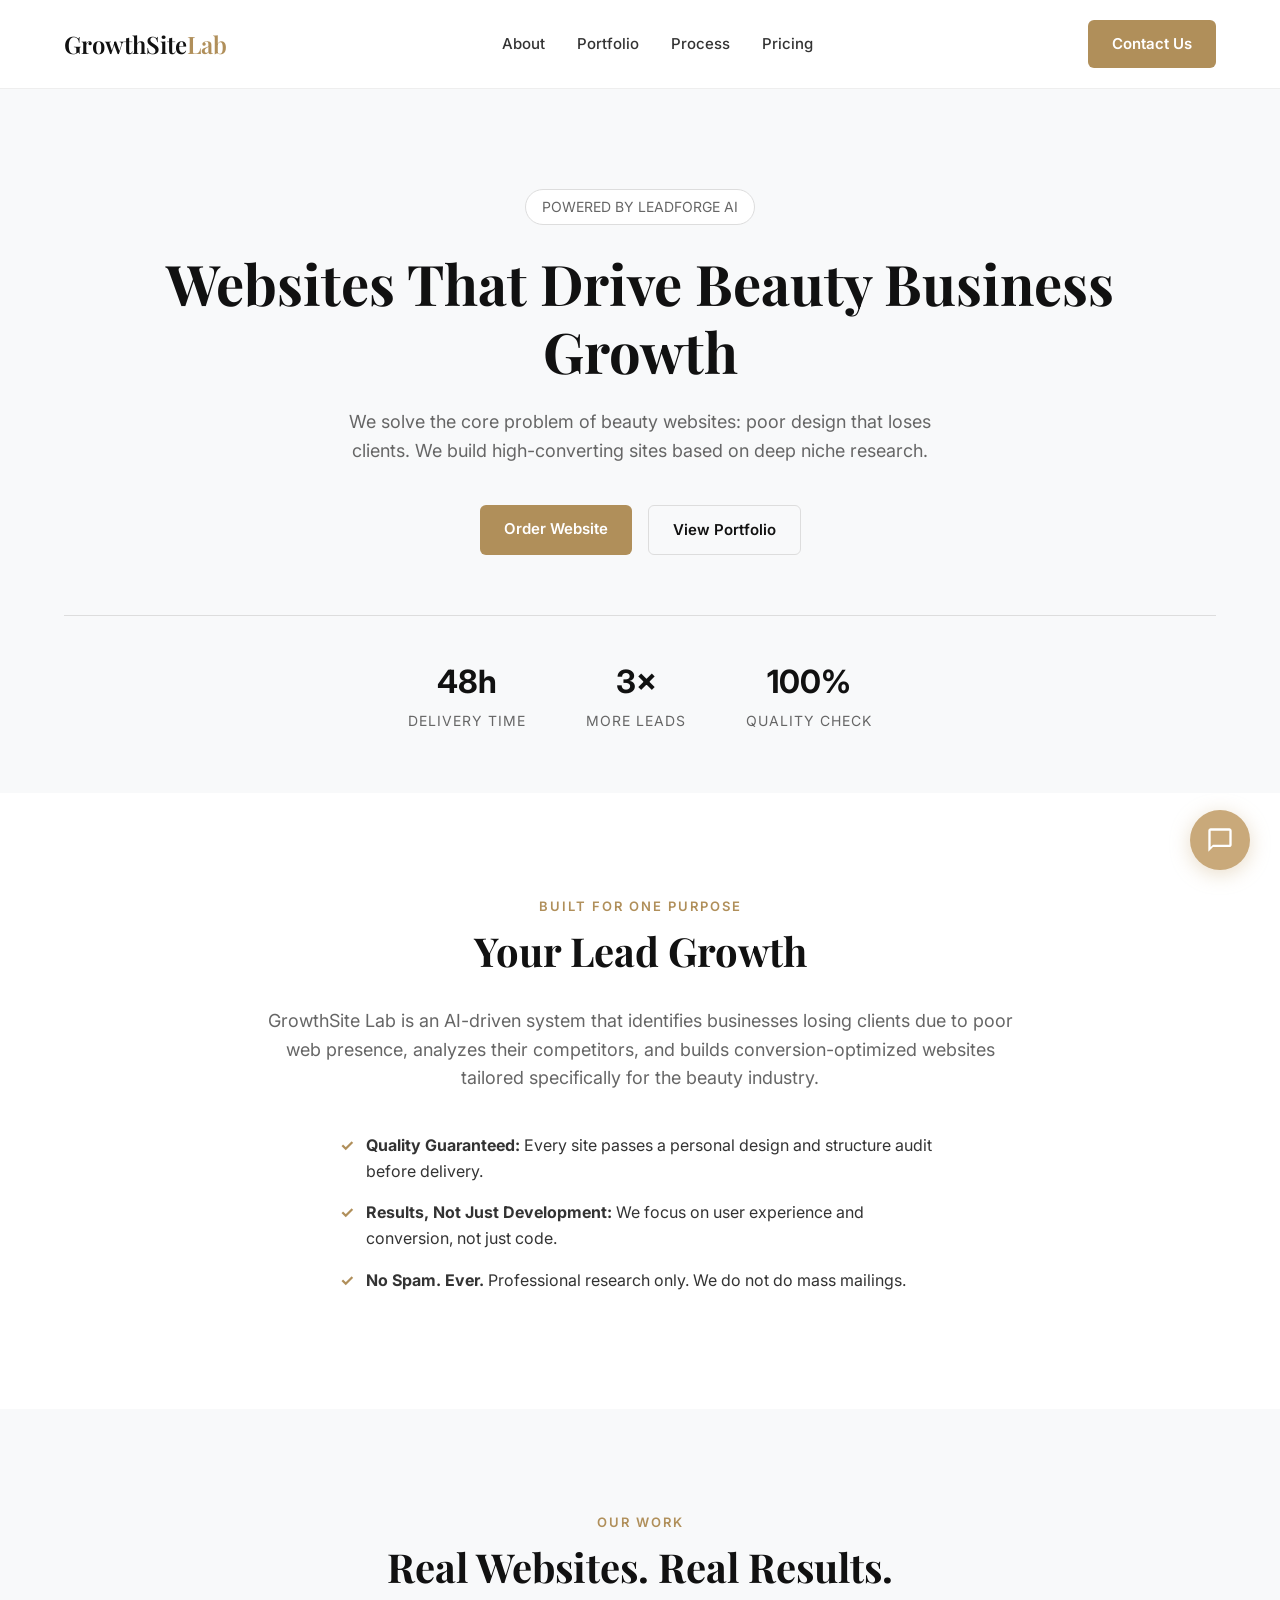
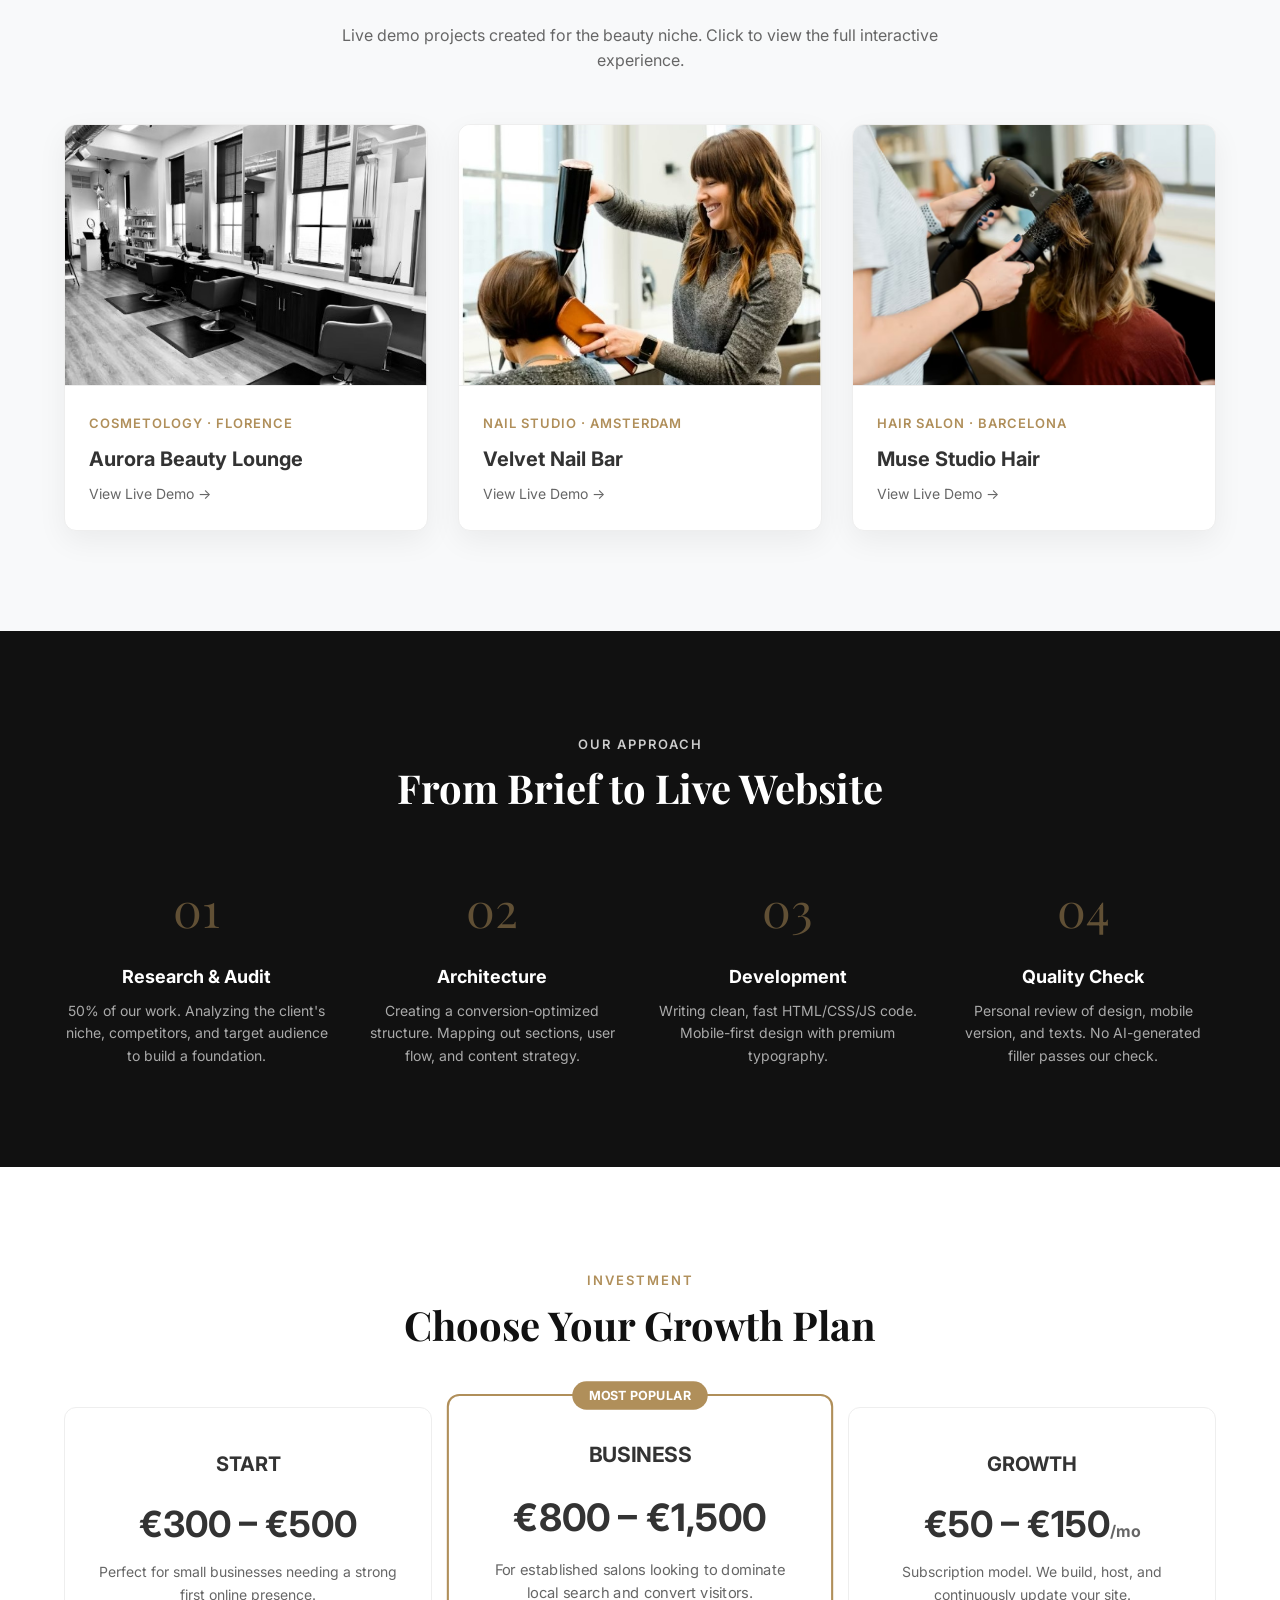
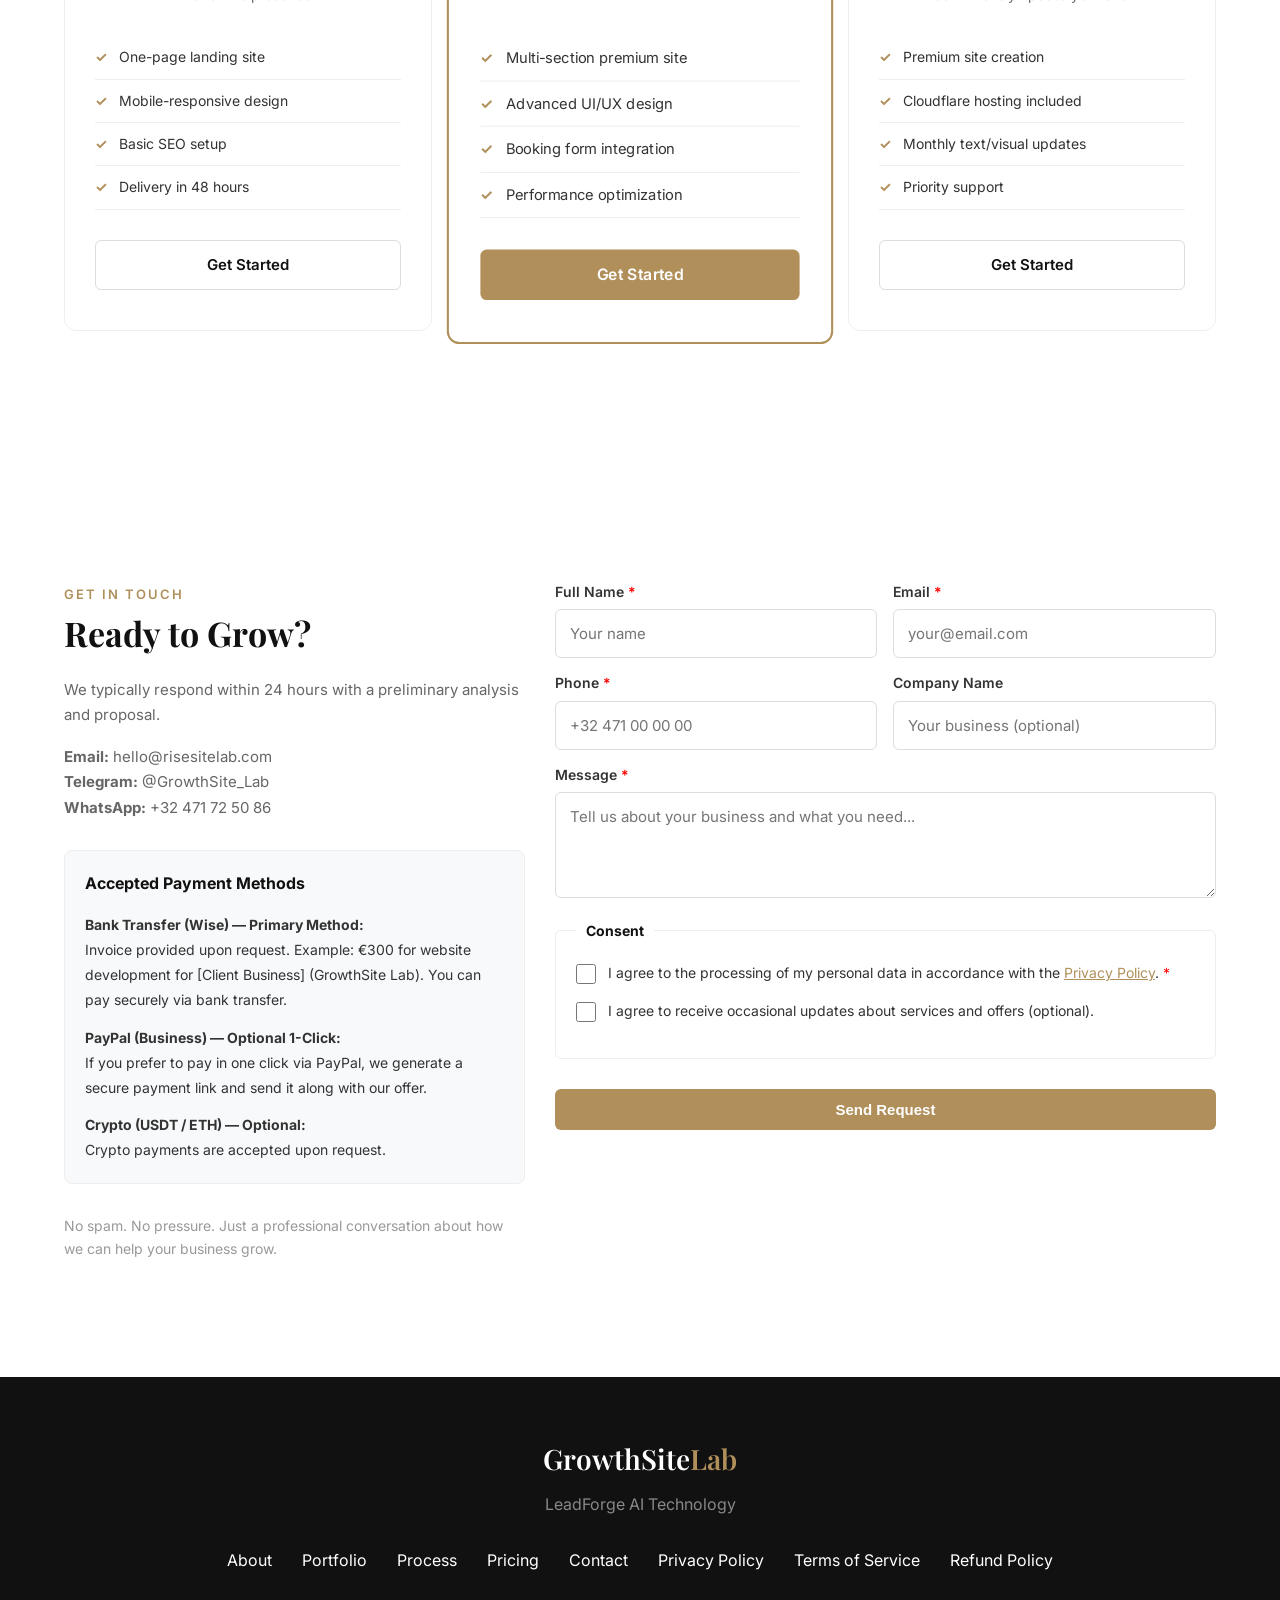
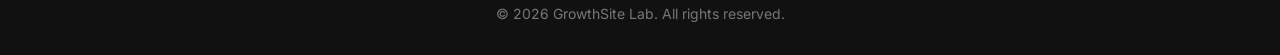
==== index.html @ 12586176 "Update Rise Chat widget to light theme and translations Updated the Rise Chat widget to a light them" ====
<!DOCTYPE html>
<html lang="en">
<head>
    <meta charset="UTF-8">
    <meta name="viewport" content="width=device-width, initial-scale=1.0">
    
    <!-- SEO Meta Tags -->
    <title>GrowthSite Lab — Websites That Drive Beauty Business Growth</title>
    <meta name="description" content="Premium website development for the beauty industry. We build high-converting landing pages for salons, nail bars, spas, and cosmetology clinics. Powered by LeadForge AI. Fast delivery, deep niche research.">
    <meta name="keywords" content="beauty website development, landing page for salon, nail bar website design, spa website builder, AI web design, beauty business growth, lead generation websites, conversion optimized landing pages, cosmetology clinic website, hair salon web design">
    <meta name="author" content="GrowthSite Lab">
    <link rel="canonical" href="https://risesitelab.com/">

    <!-- Open Graph / Facebook / LinkedIn / WhatsApp -->
    <meta property="og:type" content="website">
    <meta property="og:url" content="https://risesitelab.com/">
    <meta property="og:title" content="GrowthSite Lab — Websites That Drive Beauty Business Growth">
    <meta property="og:description" content="We build high-converting landing pages tailored for the beauty industry. See real examples of our work in our portfolio.">
    <meta property="og:image" content="https://images.unsplash.com/photo-1560066984-138dadb4c035?q=80&w=1200&auto=format&fit=crop">

    <!-- Twitter / X -->
    <meta name="twitter:card" content="summary_large_image">
    <meta name="twitter:title" content="GrowthSite Lab — Websites That Drive Beauty Business Growth">
    <meta name="twitter:description" content="We build high-converting landing pages tailored for the beauty industry. See real examples of our work in our portfolio.">
    <meta name="twitter:image" content="https://images.unsplash.com/photo-1560066984-138dadb4c035?q=80&w=1200&auto=format&fit=crop">

    <!-- Favicon -->
    <link rel="icon" href="data:image/svg+xml,<svg xmlns='http://www.w3.org/2000/svg' viewBox='0 0 32 32'><rect width='32' height='32' rx='6' fill='%23000'/><text x='50%25' y='68%25' text-anchor='middle' font-family='sans-serif' font-weight='800' font-size='13' fill='%23FFD700'>GL</text></svg>">

    <!-- Fonts & Styles -->
    <link rel="preconnect" href="https://fonts.googleapis.com">
    <link rel="preconnect" href="https://fonts.gstatic.com" crossorigin>
    <link href="https://fonts.googleapis.com/css2?family=Inter:wght@400;500;600;700&family=Playfair+Display:wght@600&display=swap" rel="stylesheet">

    <style>
        /* BASIC STYLES */
        :root { --primary: #111111; --accent: #B08F5A; --bg-light: #F8F9FA; --text-main: #333333; --text-muted: #666666; }
        * { margin: 0; padding: 0; box-sizing: border-box; }
        body { font-family: 'Inter', sans-serif; color: var(--text-main); line-height: 1.6; background: #fff; }
        .container { max-width: 1200px; margin: 0 auto; padding: 0 24px; }

        /* HEADER */
        .site-header { padding: 20px 0; border-bottom: 1px solid #eee; background: #fff; position: sticky; top: 0; z-index: 100; }
        .header__inner { display: flex; justify-content: space-between; align-items: center; }
        .logo { font-family: 'Playfair Display', serif; font-size: 24px; font-weight: 600; text-decoration: none; color: var(--primary); }
        .logo span { color: var(--accent); }
        .nav__list { list-style: none; display: flex; gap: 32px; }
        .nav__list a { text-decoration: none; color: var(--text-main); font-weight: 500; font-size: 15px; transition: color 0.3s; }
        .nav__list a:hover { color: var(--accent); }
        .btn { display: inline-block; padding: 12px 24px; border-radius: 6px; text-decoration: none; font-weight: 600; font-size: 15px; transition: all 0.3s; border: none; cursor: pointer; }
        .btn--primary { background: var(--accent); color: #fff; }
        .btn--primary:hover { background: #9a7d4e; }
        .btn--outline { border: 1px solid #ddd; color: var(--primary); background: transparent; }
        .btn--outline:hover { border-color: var(--primary); }
        .burger { display: none; background: none; border: none; font-size: 24px; cursor: pointer; line-height: 1; }

        /* HERO */
        .hero { padding: 100px 0 60px; text-align: center; background: var(--bg-light); }
        .hero__badge { display: inline-block; padding: 6px 16px; background: #fff; border: 1px solid #ddd; border-radius: 50px; font-size: 14px; color: var(--text-muted); margin-bottom: 24px; }
        .hero h1 { font-family: 'Playfair Display', serif; font-size: 56px; line-height: 1.2; margin-bottom: 24px; color: var(--primary); }
        .hero p { font-size: 18px; color: var(--text-muted); max-width: 600px; margin: 0 auto 40px; }
        .hero__ctas { display: flex; gap: 16px; justify-content: center; flex-wrap: wrap; }
        .hero__stats { display: flex; justify-content: center; gap: 60px; margin-top: 60px; padding-top: 40px; border-top: 1px solid #ddd; }
        .hero__stat-value { display: block; font-size: 32px; font-weight: 700; color: var(--primary); }
        .hero__stat-label { font-size: 14px; color: var(--text-muted); text-transform: uppercase; letter-spacing: 1px; }

        /* SECTION COMMONS */
        .section { padding: 100px 0; }
        .section-label { text-transform: uppercase; font-size: 13px; letter-spacing: 2px; color: var(--accent); font-weight: 600; margin-bottom: 12px; }
        .section-title { font-family: 'Playfair Display', serif; font-size: 40px; margin-bottom: 24px; color: var(--primary); }

        /* PORTFOLIO */
        .portfolio-grid { display: grid; grid-template-columns: repeat(3, 1fr); gap: 30px; margin-top: 50px; }
        .portfolio-card { display: block; background: #fff; border-radius: 12px; overflow: hidden; box-shadow: 0 10px 30px rgba(0,0,0,0.06); text-decoration: none; color: var(--text-main); transition: transform 0.4s, box-shadow 0.4s; border: 1px solid #eee; }
        .portfolio-card:hover { transform: translateY(-10px); box-shadow: 0 20px 40px rgba(0,0,0,0.12); }
        .portfolio-card__img { width: 100%; height: 260px; object-fit: cover; display: block; }
        .portfolio-card__content { padding: 24px; border-top: 1px solid #eee; }
        .portfolio-card__tag { font-size: 13px; color: var(--accent); font-weight: 600; text-transform: uppercase; letter-spacing: 1px; }
        .portfolio-card__name { font-size: 20px; font-weight: 700; margin: 8px 0; }
        .portfolio-card__link { font-size: 14px; color: var(--text-muted); display: flex; align-items: center; gap: 6px; }
        .portfolio-card:hover .portfolio-card__link { color: var(--accent); }

        /* PROCESS */
        .process { background: var(--primary); color: #fff; }
        .process .section-title { color: #fff; }
        .process .section-label { color: #ccc; }
        .process-grid { display: grid; grid-template-columns: repeat(4, 1fr); gap: 30px; margin-top: 50px; }
        .process-step h3 { font-size: 18px; margin: 16px 0 8px; }
        .process-step p { font-size: 14px; color: #aaa; line-height: 1.6; }
        .process-num { font-family: 'Playfair Display', serif; font-size: 48px; color: var(--accent); opacity: 0.5; }

        /* PRICING */
        .pricing-grid { display: grid; grid-template-columns: repeat(3, 1fr); gap: 24px; margin-top: 50px; align-items: start; }
        .pricing-card { background: #fff; border: 1px solid #eee; border-radius: 12px; padding: 40px 30px; text-align: center; }
        .pricing-card.featured { border: 2px solid var(--accent); position: relative; transform: scale(1.05); }
        .pricing-card.featured::before { content: 'MOST POPULAR'; position: absolute; top: -14px; left: 50%; transform: translateX(-50%); background: var(--accent); color: #fff; padding: 4px 16px; border-radius: 50px; font-size: 12px; font-weight: 700; }
        .pricing-name { font-size: 20px; font-weight: 700; margin-bottom: 16px; }
        .pricing-price { font-size: 36px; font-weight: 700; margin-bottom: 8px; }
        .pricing-desc { font-size: 14px; color: var(--text-muted); margin-bottom: 30px; }
        .pricing-features { list-style: none; text-align: left; margin-bottom: 30px; }
        .pricing-features li { padding: 10px 0; border-bottom: 1px solid #eee; font-size: 14px; display: flex; align-items: center; }
        .pricing-features li::before { content: '✓'; color: var(--accent); font-weight: 700; margin-right: 12px; }

        /* CONTACT & FORM */
        .contact-grid { display: grid; grid-template-columns: minmax(300px, 40%) 1fr; gap: 30px; margin-top: 50px; align-items: start; }
        .contact-info p { color: var(--text-muted); margin-bottom: 16px; line-height: 1.7; font-size: 15px; }
        .contact-info .section-title { margin-bottom: 16px; font-size: 34px; }
        .form-row { display: grid; grid-template-columns: 1fr 1fr; gap: 16px; }
        .form-field { margin-bottom: 14px; }
        .form-field label { display: block; font-size: 14px; font-weight: 600; margin-bottom: 6px; color: var(--text-main); }
        .form-field input, .form-field textarea { width: 100%; padding: 14px; border: 1px solid #ddd; border-radius: 6px; font-size: 15px; font-family: 'Inter', sans-serif; transition: border-color 0.3s; }
        .form-field input:focus, .form-field textarea:focus { outline: none; border-color: var(--accent); box-shadow: 0 0 0 3px rgba(176, 143, 90, 0.15); }

        /* EU Consent */
        fieldset.form-consent { border: 1px solid #eee; padding: 20px; border-radius: 6px; margin-bottom: 20px; }
        legend { font-weight: 700; font-size: 14px; padding: 0 10px; color: var(--primary); }
        .consent-row { display: flex; align-items: flex-start; gap: 12px; margin-bottom: 16px; }
        .consent-row input[type="checkbox"] { width: 20px; height: 20px; margin-top: 2px; cursor: pointer; accent-color: var(--accent); flex-shrink: 0; }
        .consent-row label { font-size: 14px; color: var(--text-main); line-height: 1.5; cursor: pointer; }
        .consent-row label a { color: var(--accent); text-decoration: underline; }

        .form-error { color: #d32f2f; font-size: 13px; display: none; margin-top: 4px; }
        .form-error.visible { display: block; }
        .form-field input.invalid, .form-field textarea.invalid { border-color: #d32f2f; }
        .form-feedback { margin-top: 15px; padding: 15px; border-radius: 6px; font-size: 14px; display: none; }
        .form-feedback.visible { display: block; }
        .form-feedback--success { background: #e8f5e9; color: #2e7d32; }
        .form-feedback--error { background: #ffebee; color: #c62828; }

        /* MOBILE NAV */
        .nav__list.open { display: flex; flex-direction: column; position: absolute; top: 100%; left: 0; right: 0; background: #fff; padding: 24px; gap: 20px; border-bottom: 1px solid #eee; box-shadow: 0 10px 30px rgba(0,0,0,0.08); }

        /* FOOTER */
        .footer { background: #111; color: #fff; padding: 60px 0 30px; text-align: center; }
        .footer a { color: #fff; text-decoration: none; transition: color 0.3s; }
        .footer a:hover { color: var(--accent); }
        .footer__nav { list-style: none; display: flex; justify-content: center; gap: 30px; margin: 30px 0; flex-wrap: wrap; }
        .footer__copy { font-size: 14px; color: #777; }

        /* RESPONSIVE */
        @media (max-width: 992px) {
            .portfolio-grid, .process-grid, .pricing-grid { grid-template-columns: 1fr; }
            .pricing-card.featured { transform: none; }
            .contact-grid { grid-template-columns: 1fr; }
            .form-row { grid-template-columns: 1fr; }
            .nav__list { display: none; }
            .burger { display: block; }
            .hero h1 { font-size: 36px; }
            .hero__stats { gap: 30px; flex-wrap: wrap; }
            .section-title { font-size: 32px; }
        }
        @media (max-width: 480px) {
            .hero h1 { font-size: 28px; }
            .hero__ctas { flex-direction: column; align-items: center; }
        }
    </style>
</head>
<body>

    <!-- ===== HEADER ===== -->
    <header class="site-header">
        <div class="container header__inner">
            <a href="#" class="logo">GrowthSite<span>Lab</span></a>
            <nav aria-label="Primary navigation">
                <ul class="nav__list" id="navList">
                    <li><a href="#about">About</a></li>
                    <li><a href="#portfolio">Portfolio</a></li>
                    <li><a href="#process">Process</a></li>
                    <li><a href="#pricing">Pricing</a></li>
                </ul>
            </nav>
            <a href="#contact" class="btn btn--primary header-cta">Contact Us</a>
            <button class="burger" id="burgerBtn" aria-label="Toggle menu" aria-expanded="false">☰</button>
        </div>
    </header>

    <main>
        <!-- ===== HERO ===== -->
        <section class="hero">
            <div class="container">
                <span class="hero__badge">POWERED BY LEADFORGE AI</span>
                <h1>Websites That Drive Beauty Business Growth</h1>
                <p>We solve the core problem of beauty websites: poor design that loses clients. We build high-converting sites based on deep niche research.</p>
                <div class="hero__ctas">
                    <a href="#contact" class="btn btn--primary">Order Website</a>
                    <a href="#portfolio" class="btn btn--outline">View Portfolio</a>
                </div>
                <div class="hero__stats">
                    <div class="hero__stat">
                        <span class="hero__stat-value">48h</span>
                        <span class="hero__stat-label">Delivery Time</span>
                    </div>
                    <div class="hero__stat">
                        <span class="hero__stat-value">3×</span>
                        <span class="hero__stat-label">More Leads</span>
                    </div>
                    <div class="hero__stat">
                        <span class="hero__stat-value">100%</span>
                        <span class="hero__stat-label">Quality Check</span>
                    </div>
                </div>
            </div>
        </section>

        <!-- ===== ABOUT ===== -->
        <section id="about" class="section">
            <div class="container" style="max-width: 800px; text-align: center;">
                <span class="section-label">Built for One Purpose</span>
                <h2 class="section-title">Your Lead Growth</h2>
                <p style="font-size: 18px; color: var(--text-muted); margin-bottom: 40px;">
                    GrowthSite Lab is an AI-driven system that identifies businesses losing clients due to poor web presence, analyzes their competitors, and builds conversion-optimized websites tailored specifically for the beauty industry.
                </p>
                <ul style="list-style: none; text-align: left; max-width: 600px; margin: 0 auto;">
                    <li style="margin-bottom: 16px; display: flex; align-items: start; gap: 12px;">
                        <span style="color: var(--accent); font-weight: bold;">✓</span>
                        <span><strong>Quality Guaranteed:</strong> Every site passes a personal design and structure audit before delivery.</span>
                    </li>
                    <li style="margin-bottom: 16px; display: flex; align-items: start; gap: 12px;">
                        <span style="color: var(--accent); font-weight: bold;">✓</span>
                        <span><strong>Results, Not Just Development:</strong> We focus on user experience and conversion, not just code.</span>
                    </li>
                    <li style="margin-bottom: 16px; display: flex; align-items: start; gap: 12px;">
                        <span style="color: var(--accent); font-weight: bold;">✓</span>
                        <span><strong>No Spam. Ever.</strong> Professional research only. We do not do mass mailings.</span>
                    </li>
                </ul>
            </div>
        </section>

        <!-- ===== PORTFOLIO ===== -->
        <section id="portfolio" class="section" style="background: var(--bg-light);">
            <div class="container">
                <div style="text-align: center;">
                    <span class="section-label">Our Work</span>
                    <h2 class="section-title">Real Websites. Real Results.</h2>
                    <p style="color: var(--text-muted); max-width: 600px; margin: 0 auto;">Live demo projects created for the beauty niche. Click to view the full interactive experience.</p>
                </div>
                <div class="portfolio-grid">
                    <a href="https://aurora-beauty-lounge.risesitelab.com/" target="_blank" rel="noopener noreferrer" class="portfolio-card">
                        <img src="images/1_Aurora.jpg" alt="Aurora Beauty Lounge Website Preview" class="portfolio-card__img" loading="lazy">
                        <div class="portfolio-card__content">
                            <span class="portfolio-card__tag">Cosmetology · Florence</span>
                            <h3 class="portfolio-card__name">Aurora Beauty Lounge</h3>
                            <span class="portfolio-card__link">View Live Demo →</span>
                        </div>
                    </a>
                    <a href="https://velvet-nail-bar.risesitelab.com/" target="_blank" rel="noopener noreferrer" class="portfolio-card">
                        <img src="images/2_Velvet.jpg" alt="Velvet Nail Bar Website Preview" class="portfolio-card__img" loading="lazy">
                        <div class="portfolio-card__content">
                            <span class="portfolio-card__tag">Nail Studio · Amsterdam</span>
                            <h3 class="portfolio-card__name">Velvet Nail Bar</h3>
                            <span class="portfolio-card__link">View Live Demo →</span>
                        </div>
                    </a>
                    <a href="https://muse-studio-hair.risesitelab.com/" target="_blank" rel="noopener noreferrer" class="portfolio-card">
                        <img src="images/3_Muse.jpg" alt="Muse Studio Hair Website Preview" class="portfolio-card__img" loading="lazy">
                        <div class="portfolio-card__content">
                            <span class="portfolio-card__tag">Hair Salon · Barcelona</span>
                            <h3 class="portfolio-card__name">Muse Studio Hair</h3>
                            <span class="portfolio-card__link">View Live Demo →</span>
                        </div>
                    </a>
                </div>
            </div>
        </section>

        <!-- ===== PROCESS ===== -->
        <section id="process" class="section process">
            <div class="container">
                <div style="text-align: center;">
                    <span class="section-label">Our Approach</span>
                    <h2 class="section-title">From Brief to Live Website</h2>
                </div>
                <div class="process-grid">
                    <div class="process-step" style="text-align: center;">
                        <span class="process-num">01</span>
                        <h3>Research & Audit</h3>
                        <p>50% of our work. Analyzing the client's niche, competitors, and target audience to build a foundation.</p>
                    </div>
                    <div class="process-step" style="text-align: center;">
                        <span class="process-num">02</span>
                        <h3>Architecture</h3>
                        <p>Creating a conversion-optimized structure. Mapping out sections, user flow, and content strategy.</p>
                    </div>
                    <div class="process-step" style="text-align: center;">
                        <span class="process-num">03</span>
                        <h3>Development</h3>
                        <p>Writing clean, fast HTML/CSS/JS code. Mobile-first design with premium typography.</p>
                    </div>
                    <div class="process-step" style="text-align: center;">
                        <span class="process-num">04</span>
                        <h3>Quality Check</h3>
                        <p>Personal review of design, mobile version, and texts. No AI-generated filler passes our check.</p>
                    </div>
                </div>
            </div>
        </section>

        <!-- ===== PRICING ===== -->
        <section id="pricing" class="section">
            <div class="container">
                <div style="text-align: center;">
                    <span class="section-label">Investment</span>
                    <h2 class="section-title">Choose Your Growth Plan</h2>
                </div>
                <div class="pricing-grid">
                    <article class="pricing-card">
                        <h3 class="pricing-name">START</h3>
                        <div class="pricing-price">€300 – €500</div>
                        <p class="pricing-desc">Perfect for small businesses needing a strong first online presence.</p>
                        <ul class="pricing-features">
                            <li>One-page landing site</li>
                            <li>Mobile-responsive design</li>
                            <li>Basic SEO setup</li>
                            <li>Delivery in 48 hours</li>
                        </ul>
                        <a href="#contact" class="btn btn--outline" style="width: 100%; text-align: center;">Get Started</a>
                    </article>
                    <article class="pricing-card featured">
                        <h3 class="pricing-name">BUSINESS</h3>
                        <div class="pricing-price">€800 – €1,500</div>
                        <p class="pricing-desc">For established salons looking to dominate local search and convert visitors.</p>
                        <ul class="pricing-features">
                            <li>Multi-section premium site</li>
                            <li>Advanced UI/UX design</li>
                            <li>Booking form integration</li>
                            <li>Performance optimization</li>
                        </ul>
                        <a href="#contact" class="btn btn--primary" style="width: 100%; text-align: center;">Get Started</a>
                    </article>
                    <article class="pricing-card">
                        <h3 class="pricing-name">GROWTH</h3>
                        <div class="pricing-price">€50 – €150<span style="font-size:16px; color:var(--text-muted);">/mo</span></div>
                        <p class="pricing-desc">Subscription model. We build, host, and continuously update your site.</p>
                        <ul class="pricing-features">
                            <li>Premium site creation</li>
                            <li>Cloudflare hosting included</li>
                            <li>Monthly text/visual updates</li>
                            <li>Priority support</li>
                        </ul>
                        <a href="#contact" class="btn btn--outline" style="width: 100%; text-align: center;">Get Started</a>
                    </article>
                </div>
            </div>
        </section>

        <!-- ===== CONTACT ===== -->
        <section id="contact" class="section">
            <div class="container">
                <div class="contact-grid">
                    <div class="contact-info">
                        <span class="section-label">Get In Touch</span>
                        <h2 class="section-title">Ready to Grow?</h2>
                        <p>We typically respond within 24 hours with a preliminary analysis and proposal.</p>

                        <p><strong>Email:</strong> hello@risesitelab.com<br>
                        <strong>Telegram:</strong> @GrowthSite_Lab<br>
                        <strong>WhatsApp:</strong> +32 471 72 50 86</p>

                        <div style="margin-top: 30px; padding: 20px; background: var(--bg-light); border-radius: 8px; border: 1px solid #eee;">
                            <h3 style="font-size: 16px; margin-bottom: 15px; color: var(--primary);">Accepted Payment Methods</h3>
                            <ul style="list-style: none; font-size: 14px; color: var(--text-main); line-height: 1.8;">
                                <li style="margin-bottom: 12px;">
                                    <strong>Bank Transfer (Wise) — Primary Method:</strong><br>
                                    Invoice provided upon request.
                                    Example: €300 for website development for [Client Business] (GrowthSite Lab).
                                    You can pay securely via bank transfer.
                                </li>
                                <li style="margin-bottom: 12px;">
                                    <strong>PayPal (Business) — Optional 1-Click:</strong><br>
                                    If you prefer to pay in one click via PayPal, we generate a secure payment link and send it along with our offer.
                                </li>
                                <li>
                                    <strong>Crypto (USDT / ETH) — Optional:</strong><br>
                                    Crypto payments are accepted upon request.
                                </li>
                            </ul>
                        </div>

                        <p style="font-size: 14px; color: #999; margin-top: 30px;">No spam. No pressure. Just a professional conversation about how we can help your business grow.</p>
                    </div>

                    <div>
                        <form id="contactForm" novalidate>
                            <div class="form-row">
                                <div class="form-field">
                                    <label for="name">Full Name <span style="color:red;">*</span></label>
                                    <input type="text" id="name" name="name" placeholder="Your name" required autocomplete="name">
                                    <span class="form-error" id="nameError">Please enter your name.</span>
                                </div>
                                <div class="form-field">
                                    <label for="email">Email <span style="color:red;">*</span></label>
                                    <input type="email" id="email" name="email" placeholder="your@email.com" required autocomplete="email">
                                    <span class="form-error" id="emailError">Please enter a valid email.</span>
                                </div>
                            </div>
                            <div class="form-row">
                                <div class="form-field">
                                    <label for="phone">Phone <span style="color:red;">*</span></label>
                                    <input type="tel" id="phone" name="phone" placeholder="+32 471 00 00 00" required autocomplete="tel">
                                    <span class="form-error" id="phoneError">Please enter your phone number.</span>
                                </div>
                                <div class="form-field">
                                    <label for="company">Company Name</label>
                                    <input type="text" id="company" name="company" placeholder="Your business (optional)" autocomplete="organization">
                                </div>
                            </div>
                            <div class="form-field">
                                <label for="message">Message <span style="color:red;">*</span></label>
                                <textarea id="message" name="message" placeholder="Tell us about your business and what you need..." rows="4" required></textarea>
                                <span class="form-error" id="messageError">Please enter a message.</span>
                            </div>

                            <!-- EU GDPR Consent -->
                            <fieldset class="form-consent">
                                <legend>Consent</legend>
                                <div class="consent-row">
                                    <input type="checkbox" id="consentPrivacy" name="consentPrivacy" required>
                                    <label for="consentPrivacy">I agree to the processing of my personal data in accordance with the <a href="privacy.html" target="_blank">Privacy Policy</a>. <span style="color:red;">*</span></label>
                                </div>
                                <div class="consent-row">
                                    <input type="checkbox" id="consentMarketing" name="consentMarketing">
                                    <label for="consentMarketing">I agree to receive occasional updates about services and offers (optional).</label>
                                </div>
                                <span class="form-error" id="consentError">You must accept the Privacy Policy to proceed.</span>
                            </fieldset>

                            <!-- Honeypot anti-spam (hidden from users) -->
                            <input type="checkbox" name="botcheck" style="display:none">

                            <button type="submit" class="btn btn--primary" style="width: 100%; margin-top: 10px;">
                                Send Request
                            </button>

                            <div class="form-feedback form-feedback--success" id="formSuccess">
                                Thank you! We will contact you within 24 hours.
                            </div>
                            <div class="form-feedback form-feedback--error" id="formErrorGlobal">
                                Something went wrong. Please try again or contact us directly via email or Telegram.
                            </div>
                        </form>
                    </div>
                </div>
            </div>
        </section>
    </main>

    <!-- ===== FOOTER ===== -->
    <footer class="footer">
        <div class="container">
            <a href="#" class="logo" style="font-size: 28px; display: inline-block; margin-bottom: 10px;">GrowthSite<span>Lab</span></a>
            <p style="color: #888; margin-bottom: 30px;">LeadForge AI Technology</p>
            <ul class="footer__nav">
                <li><a href="#about">About</a></li>
                <li><a href="#portfolio">Portfolio</a></li>
                <li><a href="#process">Process</a></li>
                <li><a href="#pricing">Pricing</a></li>
                <li><a href="#contact">Contact</a></li>
                <li><a href="privacy.html" target="_blank">Privacy Policy</a></li>
                <li><a href="terms.html" target="_blank">Terms of Service</a></li>
                <li><a href="refund.html" target="_blank">Refund Policy</a></li>
            </ul>
            <p class="footer__copy">© 2026 GrowthSite Lab. All rights reserved.</p>
        </div>
    </footer>

    <!-- ===== JAVASCRIPT ===== -->
    <script>
        /* ---------- Mobile Menu ---------- */
        var burgerBtn = document.getElementById('burgerBtn');
        var navList = document.getElementById('navList');

        burgerBtn.addEventListener('click', function () {
            var isOpen = navList.classList.toggle('open');
            burgerBtn.setAttribute('aria-expanded', isOpen);
            burgerBtn.textContent = isOpen ? '✕' : '☰';
        });

        navList.querySelectorAll('a').forEach(function (link) {
            link.addEventListener('click', function () {
                navList.classList.remove('open');
                burgerBtn.setAttribute('aria-expanded', 'false');
                burgerBtn.textContent = '☰';
            });
        });

        document.addEventListener('click', function (e) {
            if (!burgerBtn.contains(e.target) && !navList.contains(e.target)) {
                navList.classList.remove('open');
                burgerBtn.setAttribute('aria-expanded', 'false');
                burgerBtn.textContent = '☰';
            }
        });

        /* ---------- Smooth Scroll ---------- */
        document.querySelectorAll('a[href^="#"]').forEach(function (anchor) {
            anchor.addEventListener('click', function (e) {
                var targetId = this.getAttribute('href');
                if (targetId === '#') return;
                var target = document.querySelector(targetId);
                if (target) {
                    e.preventDefault();
                    var headerH = document.querySelector('.site-header').offsetHeight;
                    var pos = target.getBoundingClientRect().top + window.pageYOffset - headerH;
                    window.scrollTo({ top: pos, behavior: 'smooth' });
                }
            });
        });

        /* ---------- Form: Validation + Web3Forms ---------- */
        var contactForm = document.getElementById('contactForm');

        function showError(fieldId, errorId) {
            var f = document.getElementById(fieldId);
            var e = document.getElementById(errorId);
            if (f) f.classList.add('invalid');
            if (e) e.classList.add('visible');
        }

        function clearError(fieldId, errorId) {
            var f = document.getElementById(fieldId);
            var e = document.getElementById(errorId);
            if (f) f.classList.remove('invalid');
            if (e) e.classList.remove('visible');
        }

        function clearAllErrors() {
            var pairs = [['name','nameError'],['email','emailError'],['phone','phoneError'],['message','messageError']];
            pairs.forEach(function (p) { clearError(p[0], p[1]); });
            document.getElementById('consentError').classList.remove('visible');
            document.getElementById('formSuccess').classList.remove('visible');
            document.getElementById('formErrorGlobal').classList.remove('visible');
        }

        // Live clear on input
        ['name','email','phone','message'].forEach(function (id) {
            var el = document.getElementById(id);
            if (el) el.addEventListener('input', function () { clearError(id, id + 'Error'); });
        });
        document.getElementById('consentPrivacy').addEventListener('change', function () {
            document.getElementById('consentError').classList.remove('visible');
        });

        contactForm.addEventListener('submit', function (e) {
            e.preventDefault();
            clearAllErrors();

            var valid = true;
            var nameVal    = document.getElementById('name').value.trim();
            var emailVal   = document.getElementById('email').value.trim();
            var phoneVal   = document.getElementById('phone').value.trim();
            var messageVal = document.getElementById('message').value.trim();
            var consentOk  = document.getElementById('consentPrivacy').checked;

            if (nameVal.length < 2)    { showError('name', 'nameError'); valid = false; }
            if (!/^[^\s@]+@[^\s@]+\.[^\s@]+$/.test(emailVal)) { showError('email', 'emailError'); valid = false; }
            if (phoneVal.length < 7)    { showError('phone', 'phoneError'); valid = false; }
            if (messageVal.length < 10) { showError('message', 'messageError'); valid = false; }
            if (!consentOk)             { document.getElementById('consentError').classList.add('visible'); valid = false; }

            if (!valid) return;

            // Lock button
            var btn = contactForm.querySelector('button[type="submit"]');
            var btnText = btn.textContent;
            btn.disabled = true;
            btn.textContent = 'Sending...';

            // Build payload for Web3Forms
            var formData = new FormData();
            formData.append('access_key', '1685ea7f-e2ed-4a2b-9c44-45e287e1017a');
            formData.append('name', nameVal);
            formData.append('email', emailVal);
            formData.append('phone', phoneVal);
            formData.append('company', document.getElementById('company').value.trim());
            formData.append('message', messageVal);
            formData.append('Privacy Consent', consentOk ? 'Yes' : 'No');
            formData.append('Marketing Consent', document.getElementById('consentMarketing').checked ? 'Yes' : 'No');
            formData.append('botcheck', '');           // honeypot — bots fill this, Web3Forms rejects
            formData.append('subject', 'New inquiry from ' + nameVal + ' — GrowthSite Lab');

            fetch('https://api.web3forms.com/submit', {
                method: 'POST',
                body: formData
            })
            .then(function (res) { return res.json(); })
            .then(function (data) {
                if (data.success) {
                    window.location.href = 'thank-you.html';
                } else {
                    document.getElementById('formErrorGlobal').textContent =
                        (data.message || 'Something went wrong. Please try again or contact us directly.');
                    document.getElementById('formErrorGlobal').classList.add('visible');
                }
            })
            .catch(function () {
                document.getElementById('formErrorGlobal').classList.add('visible');
            })
            .finally(function () {
                btn.disabled = false;
                btn.textContent = btnText;
            });
        });
    </script>
	
	<!-- ==========================================
     UPDATED RISE CHAT WIDGET (LIGHT THEME)
========================================== -->

<style>
  /* CSS Стили (Светлая тема) */
  #rise-chat-widget {
    --rc-bg: #ffffff;
    --rc-card: #f4f4f4; /* Светло-серый фон карточки */
    --rc-gold: #C9A97A; /* Оставляем фирменный золотой */
    --rc-text: #333333;
    --rc-border: #e0e0e0;
    --rc-user-bubble: #C9A97A;
    --rc-user-text: #ffffff;
    
    font-family: 'Lato', sans-serif;
    position: fixed;
    bottom: 30px;
    right: 30px;
    z-index: 9999;
    display: flex;
    flex-direction: column;
    align-items: flex-end;
  }

  /* Кнопка чата */
  #rc-toggle-btn {
    width: 60px;
    height: 60px;
    background: var(--rc-gold);
    border-radius: 50%;
    box-shadow: 0 4px 20px rgba(201, 169, 122, 0.4);
    cursor: pointer;
    display: flex;
    align-items: center;
    justify-content: center;
    transition: transform 0.3s ease, box-shadow 0.3s ease;
    border: none;
  }

  #rc-toggle-btn:hover { transform: scale(1.05); }
  #rc-toggle-btn svg { width: 28px; height: 28px; fill: #fff; }

  /* Окно чата */
  #rc-chat-window {
    width: 350px;
    height: 500px;
    background: var(--rc-bg);
    border: 1px solid var(--rc-border);
    border-radius: 12px;
    box-shadow: 0 10px 40px rgba(0,0,0,0.1);
    display: flex;
    flex-direction: column;
    margin-bottom: 20px;
    opacity: 0;
    pointer-events: none;
    transform: translateY(20px);
    transition: all 0.3s cubic-bezier(0.25, 0.46, 0.45, 0.94);
    overflow: hidden;
  }

  #rc-chat-window.open {
    opacity: 1;
    pointer-events: all;
    transform: translateY(0);
  }

  /* Заголовок */
  .rc-header {
    background: #fff;
    padding: 16px 20px;
    border-bottom: 1px solid var(--rc-border);
    display: flex;
    align-items: center;
    justify-content: space-between;
  }

  .rc-title {
    color: var(--rc-gold);
    font-weight: 700;
    font-size: 0.9rem;
    letter-spacing: 0.05em;
  }

  .rc-close {
    background: none;
    border: none;
    color: #999;
    cursor: pointer;
    font-size: 1.5rem;
    line-height: 1;
  }

  /* Сообщения */
  .rc-messages {
    flex: 1;
    padding: 20px;
    overflow-y: auto;
    display: flex;
    flex-direction: column;
    gap: 12px;
    background: #fafafa;
  }

  .rc-msg {
    max-width: 85%;
    padding: 12px 16px;
    border-radius: 12px;
    font-size: 0.9rem;
    line-height: 1.5;
    word-wrap: break-word;
  }

  .rc-msg.bot {
    background: var(--rc-card);
    color: var(--rc-text);
    align-self: flex-start;
    border-bottom-left-radius: 2px;
  }

  .rc-msg.user {
    background: var(--rc-user-bubble);
    color: var(--rc-user-text);
    align-self: flex-end;
    border-bottom-right-radius: 2px;
    font-weight: 500;
  }

  .rc-typing {
    font-size: 0.75rem;
    color: #888;
    margin-left: 10px;
    display: none;
  }

  /* Ввод */
  .rc-input-area {
    padding: 16px;
    border-top: 1px solid var(--rc-border);
    display: flex;
    gap: 10px;
    background: #fff;
  }

  .rc-input {
    flex: 1;
    background: #f9f9f9;
    border: 1px solid var(--rc-border);
    color: var(--rc-text);
    padding: 10px 14px;
    border-radius: 20px;
    outline: none;
    font-family: inherit;
  }
  .rc-input:focus { border-color: var(--rc-gold); }

  .rc-send {
    background: var(--rc-gold);
    border: none;
    width: 40px;
    height: 40px;
    border-radius: 50%;
    cursor: pointer;
    display: flex;
    align-items: center;
    justify-content: center;
  }
  .rc-send svg { width: 18px; height: 18px; fill: #fff; }

  @media (max-width: 480px) {
    #rc-chat-window { width: 100%; height: 100%; right: 0; bottom: 0; border-radius: 0; }
    #rise-chat-widget { width: 100%; height: 100%; bottom: 0; right: 0; pointer-events: none; }
    #rc-toggle-btn { pointer-events: auto; position: absolute; bottom: 20px; right: 20px; }
  }
</style>

<div id="rise-chat-widget">
  <div id="rc-chat-window">
    <div class="rc-header">
      <span class="rc-title">RiseSite Lab Assistant</span>
      <button class="rc-close" id="rc-close">&times;</button>
    </div>
    
    <div class="rc-messages" id="rc-messages">
      <div class="rc-msg bot">
        Hello! I am your RiseSite Lab assistant. Ask me anything about our services! 🚀
      </div>
    </div>
    
    <div class="rc-typing" id="rc-typing">RiseSite is typing...</div>

    <div class="rc-input-area">
      <input type="text" class="rc-input" id="rc-input" placeholder="Type your message...">
      <button class="rc-send" id="rc-send">
        <svg viewBox="0 0 24 24"><path d="M2.01 21L23 12 2.01 3 2 10l15 2-15 2z"></path></svg>
      </button>
    </div>
  </div>

  <button id="rc-toggle-btn">
    <svg viewBox="0 0 24 24"><path d="M20 2H4c-1.1 0-2 .9-2 2v18l4-4h14c1.1 0 2-.9 2-2V4c0-1.1-.9-2-2-2zm0 14H6l-2 2V4h16v12z"/></svg>
  </button>
</div>

<script>
  // URL вашего Worker
  const WORKER_URL = 'https://rise-chat.smanolii.workers.dev'; 

  const widget = document.getElementById('rise-chat-widget');
  const toggleBtn = document.getElementById('rc-toggle-btn');
  const chatWindow = document.getElementById('rc-chat-window');
  const closeBtn = document.getElementById('rc-close');
  const messagesContainer = document.getElementById('rc-messages');
  const input = document.getElementById('rc-input');
  const sendBtn = document.getElementById('rc-send');
  const typingIndicator = document.getElementById('rc-typing');

  let messageHistory = [];

  function toggleChat() { chatWindow.classList.toggle('open'); }
  toggleBtn.addEventListener('click', toggleChat);
  closeBtn.addEventListener('click', toggleChat);

  function appendMessage(text, sender) {
    const div = document.createElement('div');
    div.className = `rc-msg ${sender}`;
    div.innerText = text;
    messagesContainer.appendChild(div);
    messagesContainer.scrollTop = messagesContainer.scrollHeight;
  }

  async function sendMessage() {
    const text = input.value.trim();
    if (!text) return;

    appendMessage(text, 'user');
    input.value = '';
    messageHistory.push({ role: "user", content: text });

    typingIndicator.style.display = 'block';
    messagesContainer.scrollTop = messagesContainer.scrollHeight;
    sendBtn.disabled = true;

    try {
      const response = await fetch(WORKER_URL, {
        method: 'POST',
        headers: { 'Content-Type': 'application/json' },
        body: JSON.stringify({ messages: messageHistory })
      });

      const data = await response.json();
      typingIndicator.style.display = 'none';
      sendBtn.disabled = false;

      if (data.reply) {
        appendMessage(data.reply, 'bot');
        messageHistory.push({ role: "assistant", content: data.reply });
      } else {
        appendMessage("Sorry, error.", 'bot');
      }
    } catch (error) {
      console.error(error);
      typingIndicator.style.display = 'none';
      sendBtn.disabled = false;
      appendMessage("Connection error.", 'bot');
    }
  }

  sendBtn.addEventListener('click', sendMessage);
  input.addEventListener('keypress', (e) => { if (e.key === 'Enter') sendMessage(); });
</script>

</body>
</html>
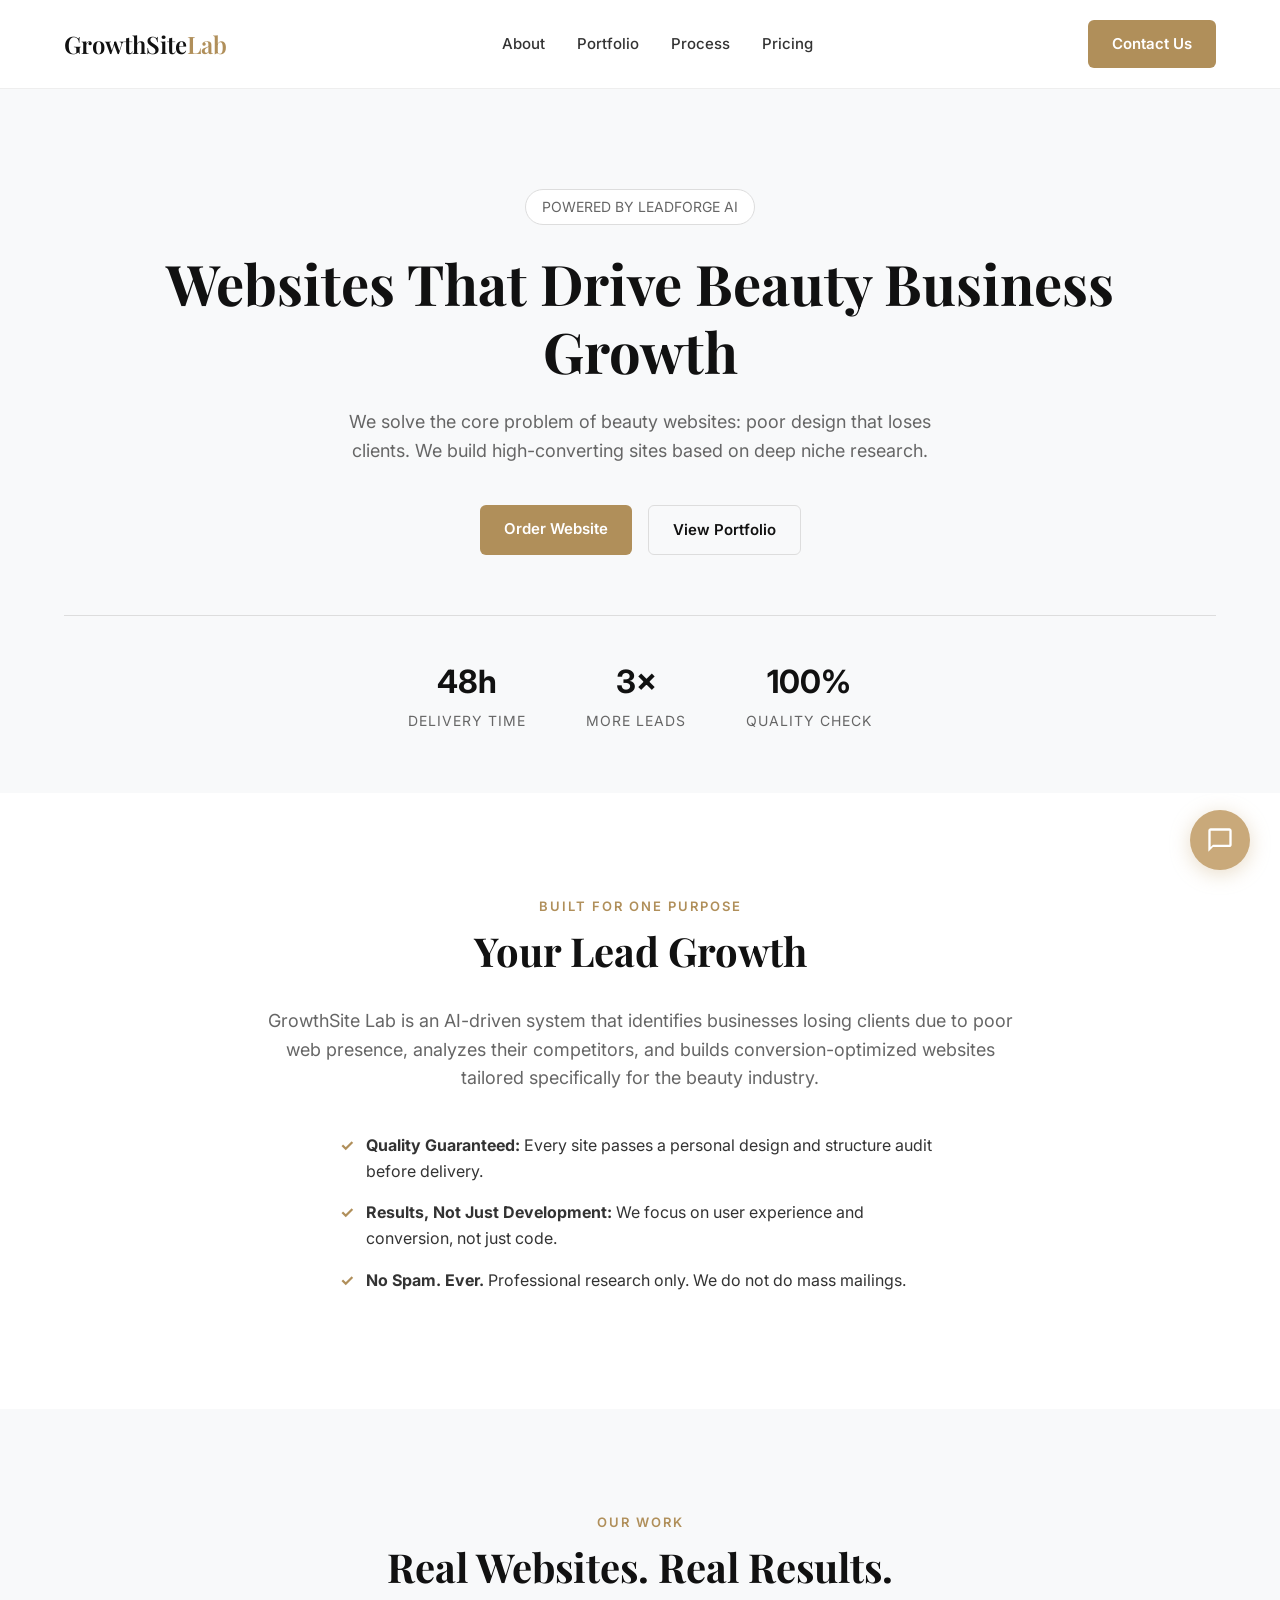
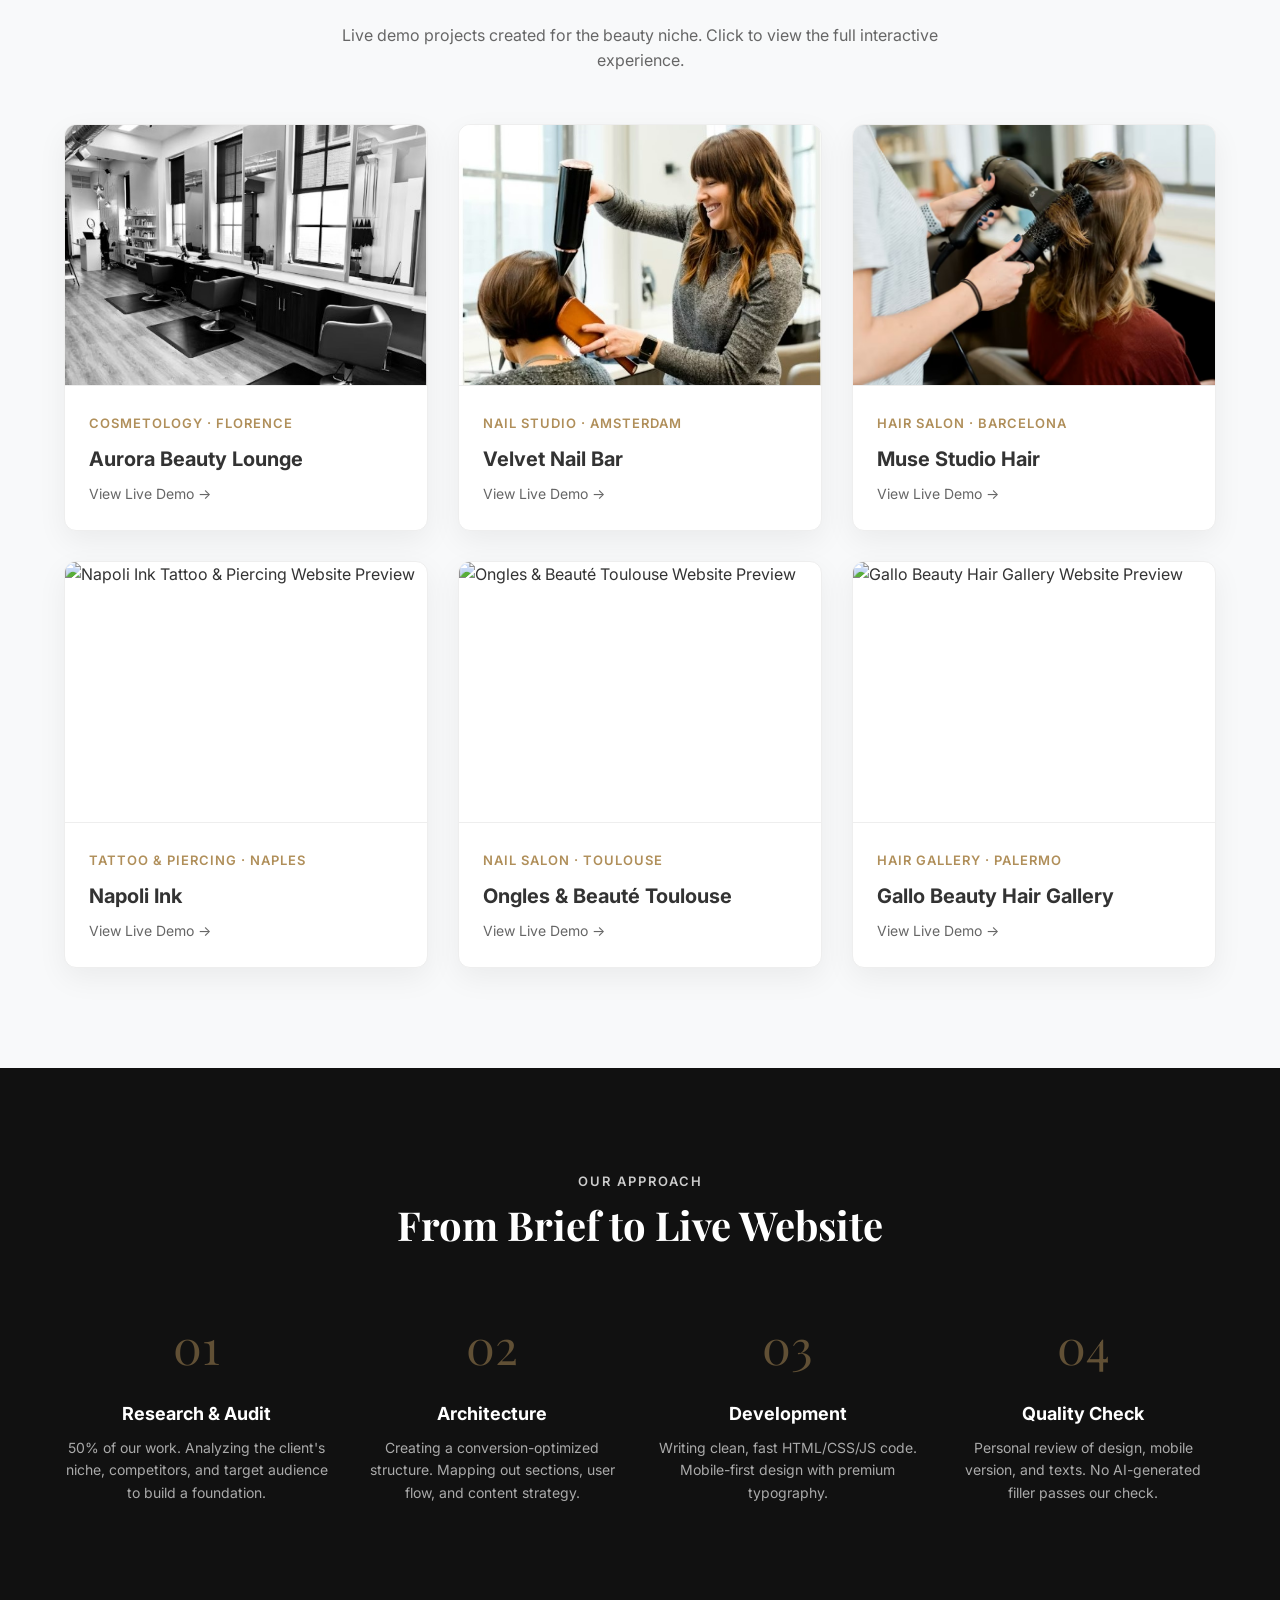
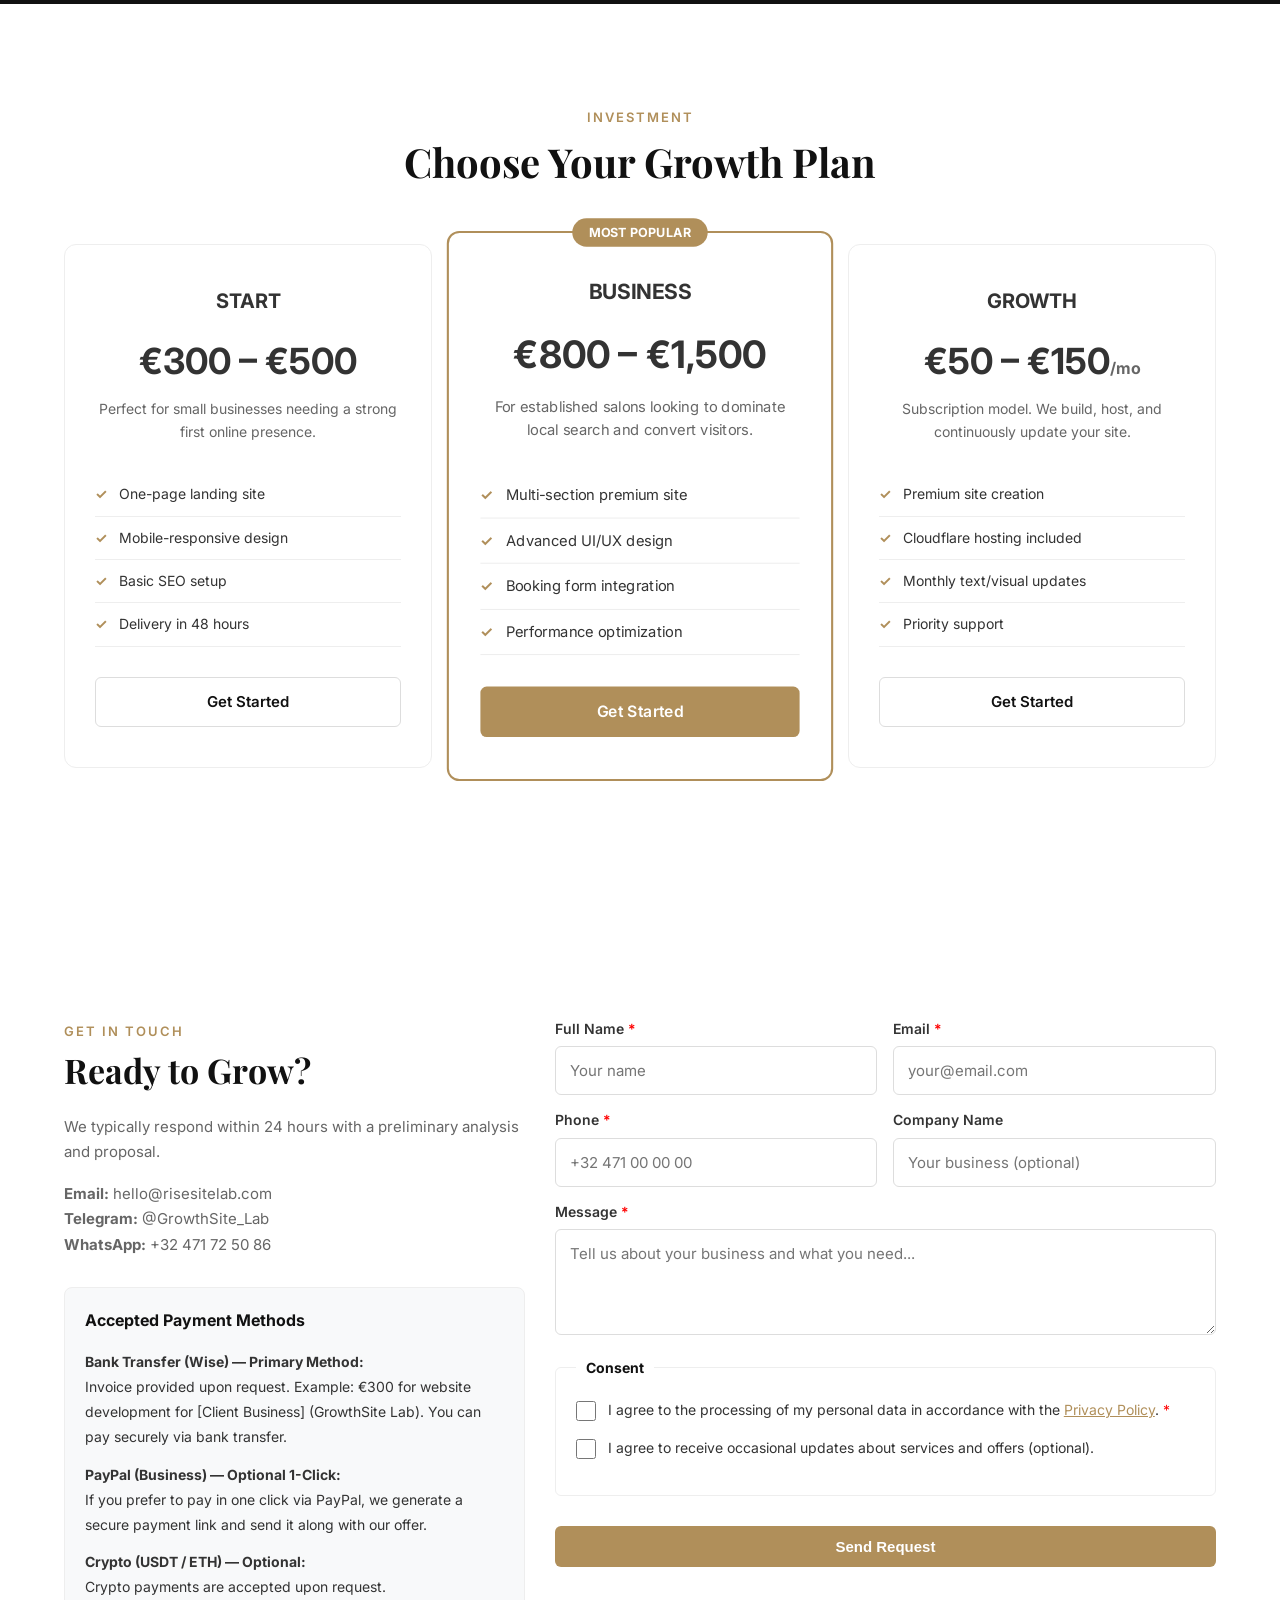
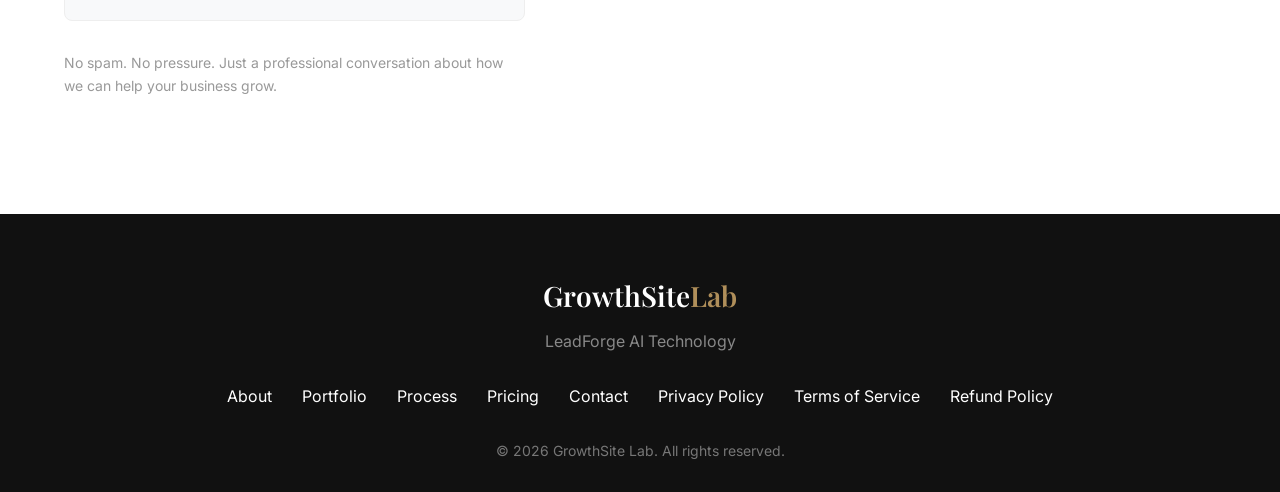
==== commit e5cc9181: "Portfolio: add Napoli Ink, Beaute Toulouse, Gallo Beauty cards" ====
--- a/index.html
+++ b/index.html
@@ -1,879 +1,913 @@
-<!DOCTYPE html>
-<html lang="en">
-<head>
-    <meta charset="UTF-8">
-    <meta name="viewport" content="width=device-width, initial-scale=1.0">
-    
-    <!-- SEO Meta Tags -->
-    <title>GrowthSite Lab — Websites That Drive Beauty Business Growth</title>
-    <meta name="description" content="Premium website development for the beauty industry. We build high-converting landing pages for salons, nail bars, spas, and cosmetology clinics. Powered by LeadForge AI. Fast delivery, deep niche research.">
-    <meta name="keywords" content="beauty website development, landing page for salon, nail bar website design, spa website builder, AI web design, beauty business growth, lead generation websites, conversion optimized landing pages, cosmetology clinic website, hair salon web design">
-    <meta name="author" content="GrowthSite Lab">
-    <link rel="canonical" href="https://risesitelab.com/">
-
-    <!-- Open Graph / Facebook / LinkedIn / WhatsApp -->
-    <meta property="og:type" content="website">
-    <meta property="og:url" content="https://risesitelab.com/">
-    <meta property="og:title" content="GrowthSite Lab — Websites That Drive Beauty Business Growth">
-    <meta property="og:description" content="We build high-converting landing pages tailored for the beauty industry. See real examples of our work in our portfolio.">
-    <meta property="og:image" content="https://images.unsplash.com/photo-1560066984-138dadb4c035?q=80&w=1200&auto=format&fit=crop">
-
-    <!-- Twitter / X -->
-    <meta name="twitter:card" content="summary_large_image">
-    <meta name="twitter:title" content="GrowthSite Lab — Websites That Drive Beauty Business Growth">
-    <meta name="twitter:description" content="We build high-converting landing pages tailored for the beauty industry. See real examples of our work in our portfolio.">
-    <meta name="twitter:image" content="https://images.unsplash.com/photo-1560066984-138dadb4c035?q=80&w=1200&auto=format&fit=crop">
-
-    <!-- Favicon -->
-    <link rel="icon" href="data:image/svg+xml,<svg xmlns='http://www.w3.org/2000/svg' viewBox='0 0 32 32'><rect width='32' height='32' rx='6' fill='%23000'/><text x='50%25' y='68%25' text-anchor='middle' font-family='sans-serif' font-weight='800' font-size='13' fill='%23FFD700'>GL</text></svg>">
-
-    <!-- Fonts & Styles -->
-    <link rel="preconnect" href="https://fonts.googleapis.com">
-    <link rel="preconnect" href="https://fonts.gstatic.com" crossorigin>
-    <link href="https://fonts.googleapis.com/css2?family=Inter:wght@400;500;600;700&family=Playfair+Display:wght@600&display=swap" rel="stylesheet">
-
-    <style>
-        /* BASIC STYLES */
-        :root { --primary: #111111; --accent: #B08F5A; --bg-light: #F8F9FA; --text-main: #333333; --text-muted: #666666; }
-        * { margin: 0; padding: 0; box-sizing: border-box; }
-        body { font-family: 'Inter', sans-serif; color: var(--text-main); line-height: 1.6; background: #fff; }
-        .container { max-width: 1200px; margin: 0 auto; padding: 0 24px; }
-
-        /* HEADER */
-        .site-header { padding: 20px 0; border-bottom: 1px solid #eee; background: #fff; position: sticky; top: 0; z-index: 100; }
-        .header__inner { display: flex; justify-content: space-between; align-items: center; }
-        .logo { font-family: 'Playfair Display', serif; font-size: 24px; font-weight: 600; text-decoration: none; color: var(--primary); }
-        .logo span { color: var(--accent); }
-        .nav__list { list-style: none; display: flex; gap: 32px; }
-        .nav__list a { text-decoration: none; color: var(--text-main); font-weight: 500; font-size: 15px; transition: color 0.3s; }
-        .nav__list a:hover { color: var(--accent); }
-        .btn { display: inline-block; padding: 12px 24px; border-radius: 6px; text-decoration: none; font-weight: 600; font-size: 15px; transition: all 0.3s; border: none; cursor: pointer; }
-        .btn--primary { background: var(--accent); color: #fff; }
-        .btn--primary:hover { background: #9a7d4e; }
-        .btn--outline { border: 1px solid #ddd; color: var(--primary); background: transparent; }
-        .btn--outline:hover { border-color: var(--primary); }
-        .burger { display: none; background: none; border: none; font-size: 24px; cursor: pointer; line-height: 1; }
-
-        /* HERO */
-        .hero { padding: 100px 0 60px; text-align: center; background: var(--bg-light); }
-        .hero__badge { display: inline-block; padding: 6px 16px; background: #fff; border: 1px solid #ddd; border-radius: 50px; font-size: 14px; color: var(--text-muted); margin-bottom: 24px; }
-        .hero h1 { font-family: 'Playfair Display', serif; font-size: 56px; line-height: 1.2; margin-bottom: 24px; color: var(--primary); }
-        .hero p { font-size: 18px; color: var(--text-muted); max-width: 600px; margin: 0 auto 40px; }
-        .hero__ctas { display: flex; gap: 16px; justify-content: center; flex-wrap: wrap; }
-        .hero__stats { display: flex; justify-content: center; gap: 60px; margin-top: 60px; padding-top: 40px; border-top: 1px solid #ddd; }
-        .hero__stat-value { display: block; font-size: 32px; font-weight: 700; color: var(--primary); }
-        .hero__stat-label { font-size: 14px; color: var(--text-muted); text-transform: uppercase; letter-spacing: 1px; }
-
-        /* SECTION COMMONS */
-        .section { padding: 100px 0; }
-        .section-label { text-transform: uppercase; font-size: 13px; letter-spacing: 2px; color: var(--accent); font-weight: 600; margin-bottom: 12px; }
-        .section-title { font-family: 'Playfair Display', serif; font-size: 40px; margin-bottom: 24px; color: var(--primary); }
-
-        /* PORTFOLIO */
-        .portfolio-grid { display: grid; grid-template-columns: repeat(3, 1fr); gap: 30px; margin-top: 50px; }
-        .portfolio-card { display: block; background: #fff; border-radius: 12px; overflow: hidden; box-shadow: 0 10px 30px rgba(0,0,0,0.06); text-decoration: none; color: var(--text-main); transition: transform 0.4s, box-shadow 0.4s; border: 1px solid #eee; }
-        .portfolio-card:hover { transform: translateY(-10px); box-shadow: 0 20px 40px rgba(0,0,0,0.12); }
-        .portfolio-card__img { width: 100%; height: 260px; object-fit: cover; display: block; }
-        .portfolio-card__content { padding: 24px; border-top: 1px solid #eee; }
-        .portfolio-card__tag { font-size: 13px; color: var(--accent); font-weight: 600; text-transform: uppercase; letter-spacing: 1px; }
-        .portfolio-card__name { font-size: 20px; font-weight: 700; margin: 8px 0; }
-        .portfolio-card__link { font-size: 14px; color: var(--text-muted); display: flex; align-items: center; gap: 6px; }
-        .portfolio-card:hover .portfolio-card__link { color: var(--accent); }
-
-        /* PROCESS */
-        .process { background: var(--primary); color: #fff; }
-        .process .section-title { color: #fff; }
-        .process .section-label { color: #ccc; }
-        .process-grid { display: grid; grid-template-columns: repeat(4, 1fr); gap: 30px; margin-top: 50px; }
-        .process-step h3 { font-size: 18px; margin: 16px 0 8px; }
-        .process-step p { font-size: 14px; color: #aaa; line-height: 1.6; }
-        .process-num { font-family: 'Playfair Display', serif; font-size: 48px; color: var(--accent); opacity: 0.5; }
-
-        /* PRICING */
-        .pricing-grid { display: grid; grid-template-columns: repeat(3, 1fr); gap: 24px; margin-top: 50px; align-items: start; }
-        .pricing-card { background: #fff; border: 1px solid #eee; border-radius: 12px; padding: 40px 30px; text-align: center; }
-        .pricing-card.featured { border: 2px solid var(--accent); position: relative; transform: scale(1.05); }
-        .pricing-card.featured::before { content: 'MOST POPULAR'; position: absolute; top: -14px; left: 50%; transform: translateX(-50%); background: var(--accent); color: #fff; padding: 4px 16px; border-radius: 50px; font-size: 12px; font-weight: 700; }
-        .pricing-name { font-size: 20px; font-weight: 700; margin-bottom: 16px; }
-        .pricing-price { font-size: 36px; font-weight: 700; margin-bottom: 8px; }
-        .pricing-desc { font-size: 14px; color: var(--text-muted); margin-bottom: 30px; }
-        .pricing-features { list-style: none; text-align: left; margin-bottom: 30px; }
-        .pricing-features li { padding: 10px 0; border-bottom: 1px solid #eee; font-size: 14px; display: flex; align-items: center; }
-        .pricing-features li::before { content: '✓'; color: var(--accent); font-weight: 700; margin-right: 12px; }
-
-        /* CONTACT & FORM */
-        .contact-grid { display: grid; grid-template-columns: minmax(300px, 40%) 1fr; gap: 30px; margin-top: 50px; align-items: start; }
-        .contact-info p { color: var(--text-muted); margin-bottom: 16px; line-height: 1.7; font-size: 15px; }
-        .contact-info .section-title { margin-bottom: 16px; font-size: 34px; }
-        .form-row { display: grid; grid-template-columns: 1fr 1fr; gap: 16px; }
-        .form-field { margin-bottom: 14px; }
-        .form-field label { display: block; font-size: 14px; font-weight: 600; margin-bottom: 6px; color: var(--text-main); }
-        .form-field input, .form-field textarea { width: 100%; padding: 14px; border: 1px solid #ddd; border-radius: 6px; font-size: 15px; font-family: 'Inter', sans-serif; transition: border-color 0.3s; }
-        .form-field input:focus, .form-field textarea:focus { outline: none; border-color: var(--accent); box-shadow: 0 0 0 3px rgba(176, 143, 90, 0.15); }
-
-        /* EU Consent */
-        fieldset.form-consent { border: 1px solid #eee; padding: 20px; border-radius: 6px; margin-bottom: 20px; }
-        legend { font-weight: 700; font-size: 14px; padding: 0 10px; color: var(--primary); }
-        .consent-row { display: flex; align-items: flex-start; gap: 12px; margin-bottom: 16px; }
-        .consent-row input[type="checkbox"] { width: 20px; height: 20px; margin-top: 2px; cursor: pointer; accent-color: var(--accent); flex-shrink: 0; }
-        .consent-row label { font-size: 14px; color: var(--text-main); line-height: 1.5; cursor: pointer; }
-        .consent-row label a { color: var(--accent); text-decoration: underline; }
-
-        .form-error { color: #d32f2f; font-size: 13px; display: none; margin-top: 4px; }
-        .form-error.visible { display: block; }
-        .form-field input.invalid, .form-field textarea.invalid { border-color: #d32f2f; }
-        .form-feedback { margin-top: 15px; padding: 15px; border-radius: 6px; font-size: 14px; display: none; }
-        .form-feedback.visible { display: block; }
-        .form-feedback--success { background: #e8f5e9; color: #2e7d32; }
-        .form-feedback--error { background: #ffebee; color: #c62828; }
-
-        /* MOBILE NAV */
-        .nav__list.open { display: flex; flex-direction: column; position: absolute; top: 100%; left: 0; right: 0; background: #fff; padding: 24px; gap: 20px; border-bottom: 1px solid #eee; box-shadow: 0 10px 30px rgba(0,0,0,0.08); }
-
-        /* FOOTER */
-        .footer { background: #111; color: #fff; padding: 60px 0 30px; text-align: center; }
-        .footer a { color: #fff; text-decoration: none; transition: color 0.3s; }
-        .footer a:hover { color: var(--accent); }
-        .footer__nav { list-style: none; display: flex; justify-content: center; gap: 30px; margin: 30px 0; flex-wrap: wrap; }
-        .footer__copy { font-size: 14px; color: #777; }
-
-        /* RESPONSIVE */
-        @media (max-width: 992px) {
-            .portfolio-grid, .process-grid, .pricing-grid { grid-template-columns: 1fr; }
-            .pricing-card.featured { transform: none; }
-            .contact-grid { grid-template-columns: 1fr; }
-            .form-row { grid-template-columns: 1fr; }
-            .nav__list { display: none; }
-            .burger { display: block; }
-            .hero h1 { font-size: 36px; }
-            .hero__stats { gap: 30px; flex-wrap: wrap; }
-            .section-title { font-size: 32px; }
-        }
-        @media (max-width: 480px) {
-            .hero h1 { font-size: 28px; }
-            .hero__ctas { flex-direction: column; align-items: center; }
-        }
-    </style>
-</head>
-<body>
-
-    <!-- ===== HEADER ===== -->
-    <header class="site-header">
-        <div class="container header__inner">
-            <a href="#" class="logo">GrowthSite<span>Lab</span></a>
-            <nav aria-label="Primary navigation">
-                <ul class="nav__list" id="navList">
-                    <li><a href="#about">About</a></li>
-                    <li><a href="#portfolio">Portfolio</a></li>
-                    <li><a href="#process">Process</a></li>
-                    <li><a href="#pricing">Pricing</a></li>
-                </ul>
-            </nav>
-            <a href="#contact" class="btn btn--primary header-cta">Contact Us</a>
-            <button class="burger" id="burgerBtn" aria-label="Toggle menu" aria-expanded="false">☰</button>
-        </div>
-    </header>
-
-    <main>
-        <!-- ===== HERO ===== -->
-        <section class="hero">
-            <div class="container">
-                <span class="hero__badge">POWERED BY LEADFORGE AI</span>
-                <h1>Websites That Drive Beauty Business Growth</h1>
-                <p>We solve the core problem of beauty websites: poor design that loses clients. We build high-converting sites based on deep niche research.</p>
-                <div class="hero__ctas">
-                    <a href="#contact" class="btn btn--primary">Order Website</a>
-                    <a href="#portfolio" class="btn btn--outline">View Portfolio</a>
-                </div>
-                <div class="hero__stats">
-                    <div class="hero__stat">
-                        <span class="hero__stat-value">48h</span>
-                        <span class="hero__stat-label">Delivery Time</span>
-                    </div>
-                    <div class="hero__stat">
-                        <span class="hero__stat-value">3×</span>
-                        <span class="hero__stat-label">More Leads</span>
-                    </div>
-                    <div class="hero__stat">
-                        <span class="hero__stat-value">100%</span>
-                        <span class="hero__stat-label">Quality Check</span>
-                    </div>
-                </div>
-            </div>
-        </section>
-
-        <!-- ===== ABOUT ===== -->
-        <section id="about" class="section">
-            <div class="container" style="max-width: 800px; text-align: center;">
-                <span class="section-label">Built for One Purpose</span>
-                <h2 class="section-title">Your Lead Growth</h2>
-                <p style="font-size: 18px; color: var(--text-muted); margin-bottom: 40px;">
-                    GrowthSite Lab is an AI-driven system that identifies businesses losing clients due to poor web presence, analyzes their competitors, and builds conversion-optimized websites tailored specifically for the beauty industry.
-                </p>
-                <ul style="list-style: none; text-align: left; max-width: 600px; margin: 0 auto;">
-                    <li style="margin-bottom: 16px; display: flex; align-items: start; gap: 12px;">
-                        <span style="color: var(--accent); font-weight: bold;">✓</span>
-                        <span><strong>Quality Guaranteed:</strong> Every site passes a personal design and structure audit before delivery.</span>
-                    </li>
-                    <li style="margin-bottom: 16px; display: flex; align-items: start; gap: 12px;">
-                        <span style="color: var(--accent); font-weight: bold;">✓</span>
-                        <span><strong>Results, Not Just Development:</strong> We focus on user experience and conversion, not just code.</span>
-                    </li>
-                    <li style="margin-bottom: 16px; display: flex; align-items: start; gap: 12px;">
-                        <span style="color: var(--accent); font-weight: bold;">✓</span>
-                        <span><strong>No Spam. Ever.</strong> Professional research only. We do not do mass mailings.</span>
-                    </li>
-                </ul>
-            </div>
-        </section>
-
-        <!-- ===== PORTFOLIO ===== -->
-        <section id="portfolio" class="section" style="background: var(--bg-light);">
-            <div class="container">
-                <div style="text-align: center;">
-                    <span class="section-label">Our Work</span>
-                    <h2 class="section-title">Real Websites. Real Results.</h2>
-                    <p style="color: var(--text-muted); max-width: 600px; margin: 0 auto;">Live demo projects created for the beauty niche. Click to view the full interactive experience.</p>
-                </div>
-                <div class="portfolio-grid">
-                    <a href="https://aurora-beauty-lounge.risesitelab.com/" target="_blank" rel="noopener noreferrer" class="portfolio-card">
-                        <img src="images/1_Aurora.jpg" alt="Aurora Beauty Lounge Website Preview" class="portfolio-card__img" loading="lazy">
-                        <div class="portfolio-card__content">
-                            <span class="portfolio-card__tag">Cosmetology · Florence</span>
-                            <h3 class="portfolio-card__name">Aurora Beauty Lounge</h3>
-                            <span class="portfolio-card__link">View Live Demo →</span>
-                        </div>
-                    </a>
-                    <a href="https://velvet-nail-bar.risesitelab.com/" target="_blank" rel="noopener noreferrer" class="portfolio-card">
-                        <img src="images/2_Velvet.jpg" alt="Velvet Nail Bar Website Preview" class="portfolio-card__img" loading="lazy">
-                        <div class="portfolio-card__content">
-                            <span class="portfolio-card__tag">Nail Studio · Amsterdam</span>
-                            <h3 class="portfolio-card__name">Velvet Nail Bar</h3>
-                            <span class="portfolio-card__link">View Live Demo →</span>
-                        </div>
-                    </a>
-                    <a href="https://muse-studio-hair.risesitelab.com/" target="_blank" rel="noopener noreferrer" class="portfolio-card">
-                        <img src="images/3_Muse.jpg" alt="Muse Studio Hair Website Preview" class="portfolio-card__img" loading="lazy">
-                        <div class="portfolio-card__content">
-                            <span class="portfolio-card__tag">Hair Salon · Barcelona</span>
-                            <h3 class="portfolio-card__name">Muse Studio Hair</h3>
-                            <span class="portfolio-card__link">View Live Demo →</span>
-                        </div>
-                    </a>
-                </div>
-            </div>
-        </section>
-
-        <!-- ===== PROCESS ===== -->
-        <section id="process" class="section process">
-            <div class="container">
-                <div style="text-align: center;">
-                    <span class="section-label">Our Approach</span>
-                    <h2 class="section-title">From Brief to Live Website</h2>
-                </div>
-                <div class="process-grid">
-                    <div class="process-step" style="text-align: center;">
-                        <span class="process-num">01</span>
-                        <h3>Research & Audit</h3>
-                        <p>50% of our work. Analyzing the client's niche, competitors, and target audience to build a foundation.</p>
-                    </div>
-                    <div class="process-step" style="text-align: center;">
-                        <span class="process-num">02</span>
-                        <h3>Architecture</h3>
-                        <p>Creating a conversion-optimized structure. Mapping out sections, user flow, and content strategy.</p>
-                    </div>
-                    <div class="process-step" style="text-align: center;">
-                        <span class="process-num">03</span>
-                        <h3>Development</h3>
-                        <p>Writing clean, fast HTML/CSS/JS code. Mobile-first design with premium typography.</p>
-                    </div>
-                    <div class="process-step" style="text-align: center;">
-                        <span class="process-num">04</span>
-                        <h3>Quality Check</h3>
-                        <p>Personal review of design, mobile version, and texts. No AI-generated filler passes our check.</p>
-                    </div>
-                </div>
-            </div>
-        </section>
-
-        <!-- ===== PRICING ===== -->
-        <section id="pricing" class="section">
-            <div class="container">
-                <div style="text-align: center;">
-                    <span class="section-label">Investment</span>
-                    <h2 class="section-title">Choose Your Growth Plan</h2>
-                </div>
-                <div class="pricing-grid">
-                    <article class="pricing-card">
-                        <h3 class="pricing-name">START</h3>
-                        <div class="pricing-price">€300 – €500</div>
-                        <p class="pricing-desc">Perfect for small businesses needing a strong first online presence.</p>
-                        <ul class="pricing-features">
-                            <li>One-page landing site</li>
-                            <li>Mobile-responsive design</li>
-                            <li>Basic SEO setup</li>
-                            <li>Delivery in 48 hours</li>
-                        </ul>
-                        <a href="#contact" class="btn btn--outline" style="width: 100%; text-align: center;">Get Started</a>
-                    </article>
-                    <article class="pricing-card featured">
-                        <h3 class="pricing-name">BUSINESS</h3>
-                        <div class="pricing-price">€800 – €1,500</div>
-                        <p class="pricing-desc">For established salons looking to dominate local search and convert visitors.</p>
-                        <ul class="pricing-features">
-                            <li>Multi-section premium site</li>
-                            <li>Advanced UI/UX design</li>
-                            <li>Booking form integration</li>
-                            <li>Performance optimization</li>
-                        </ul>
-                        <a href="#contact" class="btn btn--primary" style="width: 100%; text-align: center;">Get Started</a>
-                    </article>
-                    <article class="pricing-card">
-                        <h3 class="pricing-name">GROWTH</h3>
-                        <div class="pricing-price">€50 – €150<span style="font-size:16px; color:var(--text-muted);">/mo</span></div>
-                        <p class="pricing-desc">Subscription model. We build, host, and continuously update your site.</p>
-                        <ul class="pricing-features">
-                            <li>Premium site creation</li>
-                            <li>Cloudflare hosting included</li>
-                            <li>Monthly text/visual updates</li>
-                            <li>Priority support</li>
-                        </ul>
-                        <a href="#contact" class="btn btn--outline" style="width: 100%; text-align: center;">Get Started</a>
-                    </article>
-                </div>
-            </div>
-        </section>
-
-        <!-- ===== CONTACT ===== -->
-        <section id="contact" class="section">
-            <div class="container">
-                <div class="contact-grid">
-                    <div class="contact-info">
-                        <span class="section-label">Get In Touch</span>
-                        <h2 class="section-title">Ready to Grow?</h2>
-                        <p>We typically respond within 24 hours with a preliminary analysis and proposal.</p>
-
-                        <p><strong>Email:</strong> hello@risesitelab.com<br>
-                        <strong>Telegram:</strong> @GrowthSite_Lab<br>
-                        <strong>WhatsApp:</strong> +32 471 72 50 86</p>
-
-                        <div style="margin-top: 30px; padding: 20px; background: var(--bg-light); border-radius: 8px; border: 1px solid #eee;">
-                            <h3 style="font-size: 16px; margin-bottom: 15px; color: var(--primary);">Accepted Payment Methods</h3>
-                            <ul style="list-style: none; font-size: 14px; color: var(--text-main); line-height: 1.8;">
-                                <li style="margin-bottom: 12px;">
-                                    <strong>Bank Transfer (Wise) — Primary Method:</strong><br>
-                                    Invoice provided upon request.
-                                    Example: €300 for website development for [Client Business] (GrowthSite Lab).
-                                    You can pay securely via bank transfer.
-                                </li>
-                                <li style="margin-bottom: 12px;">
-                                    <strong>PayPal (Business) — Optional 1-Click:</strong><br>
-                                    If you prefer to pay in one click via PayPal, we generate a secure payment link and send it along with our offer.
-                                </li>
-                                <li>
-                                    <strong>Crypto (USDT / ETH) — Optional:</strong><br>
-                                    Crypto payments are accepted upon request.
-                                </li>
-                            </ul>
-                        </div>
-
-                        <p style="font-size: 14px; color: #999; margin-top: 30px;">No spam. No pressure. Just a professional conversation about how we can help your business grow.</p>
-                    </div>
-
-                    <div>
-                        <form id="contactForm" novalidate>
-                            <div class="form-row">
-                                <div class="form-field">
-                                    <label for="name">Full Name <span style="color:red;">*</span></label>
-                                    <input type="text" id="name" name="name" placeholder="Your name" required autocomplete="name">
-                                    <span class="form-error" id="nameError">Please enter your name.</span>
-                                </div>
-                                <div class="form-field">
-                                    <label for="email">Email <span style="color:red;">*</span></label>
-                                    <input type="email" id="email" name="email" placeholder="your@email.com" required autocomplete="email">
-                                    <span class="form-error" id="emailError">Please enter a valid email.</span>
-                                </div>
-                            </div>
-                            <div class="form-row">
-                                <div class="form-field">
-                                    <label for="phone">Phone <span style="color:red;">*</span></label>
-                                    <input type="tel" id="phone" name="phone" placeholder="+32 471 00 00 00" required autocomplete="tel">
-                                    <span class="form-error" id="phoneError">Please enter your phone number.</span>
-                                </div>
-                                <div class="form-field">
-                                    <label for="company">Company Name</label>
-                                    <input type="text" id="company" name="company" placeholder="Your business (optional)" autocomplete="organization">
-                                </div>
-                            </div>
-                            <div class="form-field">
-                                <label for="message">Message <span style="color:red;">*</span></label>
-                                <textarea id="message" name="message" placeholder="Tell us about your business and what you need..." rows="4" required></textarea>
-                                <span class="form-error" id="messageError">Please enter a message.</span>
-                            </div>
-
-                            <!-- EU GDPR Consent -->
-                            <fieldset class="form-consent">
-                                <legend>Consent</legend>
-                                <div class="consent-row">
-                                    <input type="checkbox" id="consentPrivacy" name="consentPrivacy" required>
-                                    <label for="consentPrivacy">I agree to the processing of my personal data in accordance with the <a href="privacy.html" target="_blank">Privacy Policy</a>. <span style="color:red;">*</span></label>
-                                </div>
-                                <div class="consent-row">
-                                    <input type="checkbox" id="consentMarketing" name="consentMarketing">
-                                    <label for="consentMarketing">I agree to receive occasional updates about services and offers (optional).</label>
-                                </div>
-                                <span class="form-error" id="consentError">You must accept the Privacy Policy to proceed.</span>
-                            </fieldset>
-
-                            <!-- Honeypot anti-spam (hidden from users) -->
-                            <input type="checkbox" name="botcheck" style="display:none">
-
-                            <button type="submit" class="btn btn--primary" style="width: 100%; margin-top: 10px;">
-                                Send Request
-                            </button>
-
-                            <div class="form-feedback form-feedback--success" id="formSuccess">
-                                Thank you! We will contact you within 24 hours.
-                            </div>
-                            <div class="form-feedback form-feedback--error" id="formErrorGlobal">
-                                Something went wrong. Please try again or contact us directly via email or Telegram.
-                            </div>
-                        </form>
-                    </div>
-                </div>
-            </div>
-        </section>
-    </main>
-
-    <!-- ===== FOOTER ===== -->
-    <footer class="footer">
-        <div class="container">
-            <a href="#" class="logo" style="font-size: 28px; display: inline-block; margin-bottom: 10px;">GrowthSite<span>Lab</span></a>
-            <p style="color: #888; margin-bottom: 30px;">LeadForge AI Technology</p>
-            <ul class="footer__nav">
-                <li><a href="#about">About</a></li>
-                <li><a href="#portfolio">Portfolio</a></li>
-                <li><a href="#process">Process</a></li>
-                <li><a href="#pricing">Pricing</a></li>
-                <li><a href="#contact">Contact</a></li>
-                <li><a href="privacy.html" target="_blank">Privacy Policy</a></li>
-                <li><a href="terms.html" target="_blank">Terms of Service</a></li>
-                <li><a href="refund.html" target="_blank">Refund Policy</a></li>
-            </ul>
-            <p class="footer__copy">© 2026 GrowthSite Lab. All rights reserved.</p>
-        </div>
-    </footer>
-
-    <!-- ===== JAVASCRIPT ===== -->
-    <script>
-        /* ---------- Mobile Menu ---------- */
-        var burgerBtn = document.getElementById('burgerBtn');
-        var navList = document.getElementById('navList');
-
-        burgerBtn.addEventListener('click', function () {
-            var isOpen = navList.classList.toggle('open');
-            burgerBtn.setAttribute('aria-expanded', isOpen);
-            burgerBtn.textContent = isOpen ? '✕' : '☰';
-        });
-
-        navList.querySelectorAll('a').forEach(function (link) {
-            link.addEventListener('click', function () {
-                navList.classList.remove('open');
-                burgerBtn.setAttribute('aria-expanded', 'false');
-                burgerBtn.textContent = '☰';
-            });
-        });
-
-        document.addEventListener('click', function (e) {
-            if (!burgerBtn.contains(e.target) && !navList.contains(e.target)) {
-                navList.classList.remove('open');
-                burgerBtn.setAttribute('aria-expanded', 'false');
-                burgerBtn.textContent = '☰';
-            }
-        });
-
-        /* ---------- Smooth Scroll ---------- */
-        document.querySelectorAll('a[href^="#"]').forEach(function (anchor) {
-            anchor.addEventListener('click', function (e) {
-                var targetId = this.getAttribute('href');
-                if (targetId === '#') return;
-                var target = document.querySelector(targetId);
-                if (target) {
-                    e.preventDefault();
-                    var headerH = document.querySelector('.site-header').offsetHeight;
-                    var pos = target.getBoundingClientRect().top + window.pageYOffset - headerH;
-                    window.scrollTo({ top: pos, behavior: 'smooth' });
-                }
-            });
-        });
-
-        /* ---------- Form: Validation + Web3Forms ---------- */
-        var contactForm = document.getElementById('contactForm');
-
-        function showError(fieldId, errorId) {
-            var f = document.getElementById(fieldId);
-            var e = document.getElementById(errorId);
-            if (f) f.classList.add('invalid');
-            if (e) e.classList.add('visible');
-        }
-
-        function clearError(fieldId, errorId) {
-            var f = document.getElementById(fieldId);
-            var e = document.getElementById(errorId);
-            if (f) f.classList.remove('invalid');
-            if (e) e.classList.remove('visible');
-        }
-
-        function clearAllErrors() {
-            var pairs = [['name','nameError'],['email','emailError'],['phone','phoneError'],['message','messageError']];
-            pairs.forEach(function (p) { clearError(p[0], p[1]); });
-            document.getElementById('consentError').classList.remove('visible');
-            document.getElementById('formSuccess').classList.remove('visible');
-            document.getElementById('formErrorGlobal').classList.remove('visible');
-        }
-
-        // Live clear on input
-        ['name','email','phone','message'].forEach(function (id) {
-            var el = document.getElementById(id);
-            if (el) el.addEventListener('input', function () { clearError(id, id + 'Error'); });
-        });
-        document.getElementById('consentPrivacy').addEventListener('change', function () {
-            document.getElementById('consentError').classList.remove('visible');
-        });
-
-        contactForm.addEventListener('submit', function (e) {
-            e.preventDefault();
-            clearAllErrors();
-
-            var valid = true;
-            var nameVal    = document.getElementById('name').value.trim();
-            var emailVal   = document.getElementById('email').value.trim();
-            var phoneVal   = document.getElementById('phone').value.trim();
-            var messageVal = document.getElementById('message').value.trim();
-            var consentOk  = document.getElementById('consentPrivacy').checked;
-
-            if (nameVal.length < 2)    { showError('name', 'nameError'); valid = false; }
-            if (!/^[^\s@]+@[^\s@]+\.[^\s@]+$/.test(emailVal)) { showError('email', 'emailError'); valid = false; }
-            if (phoneVal.length < 7)    { showError('phone', 'phoneError'); valid = false; }
-            if (messageVal.length < 10) { showError('message', 'messageError'); valid = false; }
-            if (!consentOk)             { document.getElementById('consentError').classList.add('visible'); valid = false; }
-
-            if (!valid) return;
-
-            // Lock button
-            var btn = contactForm.querySelector('button[type="submit"]');
-            var btnText = btn.textContent;
-            btn.disabled = true;
-            btn.textContent = 'Sending...';
-
-            // Build payload for Web3Forms
-            var formData = new FormData();
-            formData.append('access_key', '1685ea7f-e2ed-4a2b-9c44-45e287e1017a');
-            formData.append('name', nameVal);
-            formData.append('email', emailVal);
-            formData.append('phone', phoneVal);
-            formData.append('company', document.getElementById('company').value.trim());
-            formData.append('message', messageVal);
-            formData.append('Privacy Consent', consentOk ? 'Yes' : 'No');
-            formData.append('Marketing Consent', document.getElementById('consentMarketing').checked ? 'Yes' : 'No');
-            formData.append('botcheck', '');           // honeypot — bots fill this, Web3Forms rejects
-            formData.append('subject', 'New inquiry from ' + nameVal + ' — GrowthSite Lab');
-
-            fetch('https://api.web3forms.com/submit', {
-                method: 'POST',
-                body: formData
-            })
-            .then(function (res) { return res.json(); })
-            .then(function (data) {
-                if (data.success) {
-                    window.location.href = 'thank-you.html';
-                } else {
-                    document.getElementById('formErrorGlobal').textContent =
-                        (data.message || 'Something went wrong. Please try again or contact us directly.');
-                    document.getElementById('formErrorGlobal').classList.add('visible');
-                }
-            })
-            .catch(function () {
-                document.getElementById('formErrorGlobal').classList.add('visible');
-            })
-            .finally(function () {
-                btn.disabled = false;
-                btn.textContent = btnText;
-            });
-        });
-    </script>
-	
-	<!-- ==========================================
-     UPDATED RISE CHAT WIDGET (LIGHT THEME)
-========================================== -->
-
-<style>
-  /* CSS Стили (Светлая тема) */
-  #rise-chat-widget {
-    --rc-bg: #ffffff;
-    --rc-card: #f4f4f4; /* Светло-серый фон карточки */
-    --rc-gold: #C9A97A; /* Оставляем фирменный золотой */
-    --rc-text: #333333;
-    --rc-border: #e0e0e0;
-    --rc-user-bubble: #C9A97A;
-    --rc-user-text: #ffffff;
-    
-    font-family: 'Lato', sans-serif;
-    position: fixed;
-    bottom: 30px;
-    right: 30px;
-    z-index: 9999;
-    display: flex;
-    flex-direction: column;
-    align-items: flex-end;
-  }
-
-  /* Кнопка чата */
-  #rc-toggle-btn {
-    width: 60px;
-    height: 60px;
-    background: var(--rc-gold);
-    border-radius: 50%;
-    box-shadow: 0 4px 20px rgba(201, 169, 122, 0.4);
-    cursor: pointer;
-    display: flex;
-    align-items: center;
-    justify-content: center;
-    transition: transform 0.3s ease, box-shadow 0.3s ease;
-    border: none;
-  }
-
-  #rc-toggle-btn:hover { transform: scale(1.05); }
-  #rc-toggle-btn svg { width: 28px; height: 28px; fill: #fff; }
-
-  /* Окно чата */
-  #rc-chat-window {
-    width: 350px;
-    height: 500px;
-    background: var(--rc-bg);
-    border: 1px solid var(--rc-border);
-    border-radius: 12px;
-    box-shadow: 0 10px 40px rgba(0,0,0,0.1);
-    display: flex;
-    flex-direction: column;
-    margin-bottom: 20px;
-    opacity: 0;
-    pointer-events: none;
-    transform: translateY(20px);
-    transition: all 0.3s cubic-bezier(0.25, 0.46, 0.45, 0.94);
-    overflow: hidden;
-  }
-
-  #rc-chat-window.open {
-    opacity: 1;
-    pointer-events: all;
-    transform: translateY(0);
-  }
-
-  /* Заголовок */
-  .rc-header {
-    background: #fff;
-    padding: 16px 20px;
-    border-bottom: 1px solid var(--rc-border);
-    display: flex;
-    align-items: center;
-    justify-content: space-between;
-  }
-
-  .rc-title {
-    color: var(--rc-gold);
-    font-weight: 700;
-    font-size: 0.9rem;
-    letter-spacing: 0.05em;
-  }
-
-  .rc-close {
-    background: none;
-    border: none;
-    color: #999;
-    cursor: pointer;
-    font-size: 1.5rem;
-    line-height: 1;
-  }
-
-  /* Сообщения */
-  .rc-messages {
-    flex: 1;
-    padding: 20px;
-    overflow-y: auto;
-    display: flex;
-    flex-direction: column;
-    gap: 12px;
-    background: #fafafa;
-  }
-
-  .rc-msg {
-    max-width: 85%;
-    padding: 12px 16px;
-    border-radius: 12px;
-    font-size: 0.9rem;
-    line-height: 1.5;
-    word-wrap: break-word;
-  }
-
-  .rc-msg.bot {
-    background: var(--rc-card);
-    color: var(--rc-text);
-    align-self: flex-start;
-    border-bottom-left-radius: 2px;
-  }
-
-  .rc-msg.user {
-    background: var(--rc-user-bubble);
-    color: var(--rc-user-text);
-    align-self: flex-end;
-    border-bottom-right-radius: 2px;
-    font-weight: 500;
-  }
-
-  .rc-typing {
-    font-size: 0.75rem;
-    color: #888;
-    margin-left: 10px;
-    display: none;
-  }
-
-  /* Ввод */
-  .rc-input-area {
-    padding: 16px;
-    border-top: 1px solid var(--rc-border);
-    display: flex;
-    gap: 10px;
-    background: #fff;
-  }
-
-  .rc-input {
-    flex: 1;
-    background: #f9f9f9;
-    border: 1px solid var(--rc-border);
-    color: var(--rc-text);
-    padding: 10px 14px;
-    border-radius: 20px;
-    outline: none;
-    font-family: inherit;
-  }
-  .rc-input:focus { border-color: var(--rc-gold); }
-
-  .rc-send {
-    background: var(--rc-gold);
-    border: none;
-    width: 40px;
-    height: 40px;
-    border-radius: 50%;
-    cursor: pointer;
-    display: flex;
-    align-items: center;
-    justify-content: center;
-  }
-  .rc-send svg { width: 18px; height: 18px; fill: #fff; }
-
-  @media (max-width: 480px) {
-    #rc-chat-window { width: 100%; height: 100%; right: 0; bottom: 0; border-radius: 0; }
-    #rise-chat-widget { width: 100%; height: 100%; bottom: 0; right: 0; pointer-events: none; }
-    #rc-toggle-btn { pointer-events: auto; position: absolute; bottom: 20px; right: 20px; }
-  }
-</style>
-
-<div id="rise-chat-widget">
-  <div id="rc-chat-window">
-    <div class="rc-header">
-      <span class="rc-title">RiseSite Lab Assistant</span>
-      <button class="rc-close" id="rc-close">&times;</button>
-    </div>
-    
-    <div class="rc-messages" id="rc-messages">
-      <div class="rc-msg bot">
-        Hello! I am your RiseSite Lab assistant. Ask me anything about our services! 🚀
-      </div>
-    </div>
-    
-    <div class="rc-typing" id="rc-typing">RiseSite is typing...</div>
-
-    <div class="rc-input-area">
-      <input type="text" class="rc-input" id="rc-input" placeholder="Type your message...">
-      <button class="rc-send" id="rc-send">
-        <svg viewBox="0 0 24 24"><path d="M2.01 21L23 12 2.01 3 2 10l15 2-15 2z"></path></svg>
-      </button>
-    </div>
-  </div>
-
-  <button id="rc-toggle-btn">
-    <svg viewBox="0 0 24 24"><path d="M20 2H4c-1.1 0-2 .9-2 2v18l4-4h14c1.1 0 2-.9 2-2V4c0-1.1-.9-2-2-2zm0 14H6l-2 2V4h16v12z"/></svg>
-  </button>
-</div>
-
-<script>
-  // URL вашего Worker
-  const WORKER_URL = 'https://rise-chat.smanolii.workers.dev'; 
-
-  const widget = document.getElementById('rise-chat-widget');
-  const toggleBtn = document.getElementById('rc-toggle-btn');
-  const chatWindow = document.getElementById('rc-chat-window');
-  const closeBtn = document.getElementById('rc-close');
-  const messagesContainer = document.getElementById('rc-messages');
-  const input = document.getElementById('rc-input');
-  const sendBtn = document.getElementById('rc-send');
-  const typingIndicator = document.getElementById('rc-typing');
-
-  let messageHistory = [];
-
-  function toggleChat() { chatWindow.classList.toggle('open'); }
-  toggleBtn.addEventListener('click', toggleChat);
-  closeBtn.addEventListener('click', toggleChat);
-
-  function appendMessage(text, sender) {
-    const div = document.createElement('div');
-    div.className = `rc-msg ${sender}`;
-    div.innerText = text;
-    messagesContainer.appendChild(div);
-    messagesContainer.scrollTop = messagesContainer.scrollHeight;
-  }
-
-  async function sendMessage() {
-    const text = input.value.trim();
-    if (!text) return;
-
-    appendMessage(text, 'user');
-    input.value = '';
-    messageHistory.push({ role: "user", content: text });
-
-    typingIndicator.style.display = 'block';
-    messagesContainer.scrollTop = messagesContainer.scrollHeight;
-    sendBtn.disabled = true;
-
-    try {
-      const response = await fetch(WORKER_URL, {
-        method: 'POST',
-        headers: { 'Content-Type': 'application/json' },
-        body: JSON.stringify({ messages: messageHistory })
-      });
-
-      const data = await response.json();
-      typingIndicator.style.display = 'none';
-      sendBtn.disabled = false;
-
-      if (data.reply) {
-        appendMessage(data.reply, 'bot');
-        messageHistory.push({ role: "assistant", content: data.reply });
-      } else {
-        appendMessage("Sorry, error.", 'bot');
-      }
-    } catch (error) {
-      console.error(error);
-      typingIndicator.style.display = 'none';
-      sendBtn.disabled = false;
-      appendMessage("Connection error.", 'bot');
-    }
-  }
-
-  sendBtn.addEventListener('click', sendMessage);
-  input.addEventListener('keypress', (e) => { if (e.key === 'Enter') sendMessage(); });
-</script>
-
-</body>
-</html>
+<!DOCTYPE html>
+<html lang="en">
+<head>
+    <meta charset="UTF-8">
+    <meta name="viewport" content="width=device-width, initial-scale=1.0">
+    
+    <!-- SEO Meta Tags -->
+    <title>GrowthSite Lab — Websites That Drive Beauty Business Growth</title>
+    <meta name="description" content="Premium website development for the beauty industry. We build high-converting landing pages for salons, nail bars, spas, and cosmetology clinics. Powered by LeadForge AI. Fast delivery, deep niche research.">
+    <meta name="keywords" content="beauty website development, landing page for salon, nail bar website design, spa website builder, AI web design, beauty business growth, lead generation websites, conversion optimized landing pages, cosmetology clinic website, hair salon web design">
+    <meta name="author" content="GrowthSite Lab">
+    <link rel="canonical" href="https://risesitelab.com/">
+
+    <!-- Open Graph / Facebook / LinkedIn / WhatsApp -->
+    <meta property="og:type" content="website">
+    <meta property="og:url" content="https://risesitelab.com/">
+    <meta property="og:title" content="GrowthSite Lab — Websites That Drive Beauty Business Growth">
+    <meta property="og:description" content="We build high-converting landing pages tailored for the beauty industry. See real examples of our work in our portfolio.">
+    <meta property="og:image" content="https://images.unsplash.com/photo-1560066984-138dadb4c035?q=80&w=1200&auto=format&fit=crop">
+
+    <!-- Twitter / X -->
+    <meta name="twitter:card" content="summary_large_image">
+    <meta name="twitter:title" content="GrowthSite Lab — Websites That Drive Beauty Business Growth">
+    <meta name="twitter:description" content="We build high-converting landing pages tailored for the beauty industry. See real examples of our work in our portfolio.">
+    <meta name="twitter:image" content="https://images.unsplash.com/photo-1560066984-138dadb4c035?q=80&w=1200&auto=format&fit=crop">
+
+    <!-- Favicon -->
+    <link rel="icon" href="data:image/svg+xml,<svg xmlns='http://www.w3.org/2000/svg' viewBox='0 0 32 32'><rect width='32' height='32' rx='6' fill='%23000'/><text x='50%25' y='68%25' text-anchor='middle' font-family='sans-serif' font-weight='800' font-size='13' fill='%23FFD700'>GL</text></svg>">
+
+    <!-- Fonts & Styles -->
+    <link rel="preconnect" href="https://fonts.googleapis.com">
+    <link rel="preconnect" href="https://fonts.gstatic.com" crossorigin>
+    <link href="https://fonts.googleapis.com/css2?family=Inter:wght@400;500;600;700&family=Playfair+Display:wght@600&display=swap" rel="stylesheet">
+
+    <style>
+        /* BASIC STYLES */
+        :root { --primary: #111111; --accent: #B08F5A; --bg-light: #F8F9FA; --text-main: #333333; --text-muted: #666666; }
+        * { margin: 0; padding: 0; box-sizing: border-box; }
+        body { font-family: 'Inter', sans-serif; color: var(--text-main); line-height: 1.6; background: #fff; }
+        .container { max-width: 1200px; margin: 0 auto; padding: 0 24px; }
+
+        /* HEADER */
+        .site-header { padding: 20px 0; border-bottom: 1px solid #eee; background: #fff; position: sticky; top: 0; z-index: 100; }
+        .header__inner { display: flex; justify-content: space-between; align-items: center; }
+        .logo { font-family: 'Playfair Display', serif; font-size: 24px; font-weight: 600; text-decoration: none; color: var(--primary); }
+        .logo span { color: var(--accent); }
+        .nav__list { list-style: none; display: flex; gap: 32px; }
+        .nav__list a { text-decoration: none; color: var(--text-main); font-weight: 500; font-size: 15px; transition: color 0.3s; }
+        .nav__list a:hover { color: var(--accent); }
+        .btn { display: inline-block; padding: 12px 24px; border-radius: 6px; text-decoration: none; font-weight: 600; font-size: 15px; transition: all 0.3s; border: none; cursor: pointer; }
+        .btn--primary { background: var(--accent); color: #fff; }
+        .btn--primary:hover { background: #9a7d4e; }
+        .btn--outline { border: 1px solid #ddd; color: var(--primary); background: transparent; }
+        .btn--outline:hover { border-color: var(--primary); }
+        .burger { display: none; background: none; border: none; font-size: 24px; cursor: pointer; line-height: 1; }
+
+        /* HERO */
+        .hero { padding: 100px 0 60px; text-align: center; background: var(--bg-light); }
+        .hero__badge { display: inline-block; padding: 6px 16px; background: #fff; border: 1px solid #ddd; border-radius: 50px; font-size: 14px; color: var(--text-muted); margin-bottom: 24px; }
+        .hero h1 { font-family: 'Playfair Display', serif; font-size: 56px; line-height: 1.2; margin-bottom: 24px; color: var(--primary); }
+        .hero p { font-size: 18px; color: var(--text-muted); max-width: 600px; margin: 0 auto 40px; }
+        .hero__ctas { display: flex; gap: 16px; justify-content: center; flex-wrap: wrap; }
+        .hero__stats { display: flex; justify-content: center; gap: 60px; margin-top: 60px; padding-top: 40px; border-top: 1px solid #ddd; }
+        .hero__stat-value { display: block; font-size: 32px; font-weight: 700; color: var(--primary); }
+        .hero__stat-label { font-size: 14px; color: var(--text-muted); text-transform: uppercase; letter-spacing: 1px; }
+
+        /* SECTION COMMONS */
+        .section { padding: 100px 0; }
+        .section-label { text-transform: uppercase; font-size: 13px; letter-spacing: 2px; color: var(--accent); font-weight: 600; margin-bottom: 12px; }
+        .section-title { font-family: 'Playfair Display', serif; font-size: 40px; margin-bottom: 24px; color: var(--primary); }
+
+        /* PORTFOLIO */
+        .portfolio-grid { display: grid; grid-template-columns: repeat(3, 1fr); gap: 30px; margin-top: 50px; }
+        .portfolio-card { display: block; background: #fff; border-radius: 12px; overflow: hidden; box-shadow: 0 10px 30px rgba(0,0,0,0.06); text-decoration: none; color: var(--text-main); transition: transform 0.4s, box-shadow 0.4s; border: 1px solid #eee; }
+        .portfolio-card:hover { transform: translateY(-10px); box-shadow: 0 20px 40px rgba(0,0,0,0.12); }
+        .portfolio-card__img { width: 100%; height: 260px; object-fit: cover; display: block; }
+        .portfolio-card__content { padding: 24px; border-top: 1px solid #eee; }
+        .portfolio-card__tag { font-size: 13px; color: var(--accent); font-weight: 600; text-transform: uppercase; letter-spacing: 1px; }
+        .portfolio-card__name { font-size: 20px; font-weight: 700; margin: 8px 0; }
+        .portfolio-card__link { font-size: 14px; color: var(--text-muted); display: flex; align-items: center; gap: 6px; }
+        .portfolio-card:hover .portfolio-card__link { color: var(--accent); }
+
+        /* PROCESS */
+        .process { background: var(--primary); color: #fff; }
+        .process .section-title { color: #fff; }
+        .process .section-label { color: #ccc; }
+        .process-grid { display: grid; grid-template-columns: repeat(4, 1fr); gap: 30px; margin-top: 50px; }
+        .process-step h3 { font-size: 18px; margin: 16px 0 8px; }
+        .process-step p { font-size: 14px; color: #aaa; line-height: 1.6; }
+        .process-num { font-family: 'Playfair Display', serif; font-size: 48px; color: var(--accent); opacity: 0.5; }
+
+        /* PRICING */
+        .pricing-grid { display: grid; grid-template-columns: repeat(3, 1fr); gap: 24px; margin-top: 50px; align-items: start; }
+        .pricing-card { background: #fff; border: 1px solid #eee; border-radius: 12px; padding: 40px 30px; text-align: center; }
+        .pricing-card.featured { border: 2px solid var(--accent); position: relative; transform: scale(1.05); }
+        .pricing-card.featured::before { content: 'MOST POPULAR'; position: absolute; top: -14px; left: 50%; transform: translateX(-50%); background: var(--accent); color: #fff; padding: 4px 16px; border-radius: 50px; font-size: 12px; font-weight: 700; }
+        .pricing-name { font-size: 20px; font-weight: 700; margin-bottom: 16px; }
+        .pricing-price { font-size: 36px; font-weight: 700; margin-bottom: 8px; }
+        .pricing-desc { font-size: 14px; color: var(--text-muted); margin-bottom: 30px; }
+        .pricing-features { list-style: none; text-align: left; margin-bottom: 30px; }
+        .pricing-features li { padding: 10px 0; border-bottom: 1px solid #eee; font-size: 14px; display: flex; align-items: center; }
+        .pricing-features li::before { content: '✓'; color: var(--accent); font-weight: 700; margin-right: 12px; }
+
+        /* CONTACT & FORM */
+        .contact-grid { display: grid; grid-template-columns: minmax(300px, 40%) 1fr; gap: 30px; margin-top: 50px; align-items: start; }
+        .contact-info p { color: var(--text-muted); margin-bottom: 16px; line-height: 1.7; font-size: 15px; }
+        .contact-info .section-title { margin-bottom: 16px; font-size: 34px; }
+        .form-row { display: grid; grid-template-columns: 1fr 1fr; gap: 16px; }
+        .form-field { margin-bottom: 14px; }
+        .form-field label { display: block; font-size: 14px; font-weight: 600; margin-bottom: 6px; color: var(--text-main); }
+        .form-field input, .form-field textarea { width: 100%; padding: 14px; border: 1px solid #ddd; border-radius: 6px; font-size: 15px; font-family: 'Inter', sans-serif; transition: border-color 0.3s; }
+        .form-field input:focus, .form-field textarea:focus { outline: none; border-color: var(--accent); box-shadow: 0 0 0 3px rgba(176, 143, 90, 0.15); }
+
+        /* EU Consent */
+        fieldset.form-consent { border: 1px solid #eee; padding: 20px; border-radius: 6px; margin-bottom: 20px; }
+        legend { font-weight: 700; font-size: 14px; padding: 0 10px; color: var(--primary); }
+        .consent-row { display: flex; align-items: flex-start; gap: 12px; margin-bottom: 16px; }
+        .consent-row input[type="checkbox"] { width: 20px; height: 20px; margin-top: 2px; cursor: pointer; accent-color: var(--accent); flex-shrink: 0; }
+        .consent-row label { font-size: 14px; color: var(--text-main); line-height: 1.5; cursor: pointer; }
+        .consent-row label a { color: var(--accent); text-decoration: underline; }
+
+        .form-error { color: #d32f2f; font-size: 13px; display: none; margin-top: 4px; }
+        .form-error.visible { display: block; }
+        .form-field input.invalid, .form-field textarea.invalid { border-color: #d32f2f; }
+        .form-feedback { margin-top: 15px; padding: 15px; border-radius: 6px; font-size: 14px; display: none; }
+        .form-feedback.visible { display: block; }
+        .form-feedback--success { background: #e8f5e9; color: #2e7d32; }
+        .form-feedback--error { background: #ffebee; color: #c62828; }
+
+        /* MOBILE NAV */
+        .nav__list.open { display: flex; flex-direction: column; position: absolute; top: 100%; left: 0; right: 0; background: #fff; padding: 24px; gap: 20px; border-bottom: 1px solid #eee; box-shadow: 0 10px 30px rgba(0,0,0,0.08); }
+
+        /* FOOTER */
+        .footer { background: #111; color: #fff; padding: 60px 0 30px; text-align: center; }
+        .footer a { color: #fff; text-decoration: none; transition: color 0.3s; }
+        .footer a:hover { color: var(--accent); }
+        .footer__nav { list-style: none; display: flex; justify-content: center; gap: 30px; margin: 30px 0; flex-wrap: wrap; }
+        .footer__copy { font-size: 14px; color: #777; }
+
+        /* RESPONSIVE */
+        @media (max-width: 992px) {
+            .portfolio-grid, .process-grid, .pricing-grid { grid-template-columns: 1fr; }
+            .pricing-card.featured { transform: none; }
+            .contact-grid { grid-template-columns: 1fr; }
+            .form-row { grid-template-columns: 1fr; }
+            .nav__list { display: none; }
+            .burger { display: block; }
+            .hero h1 { font-size: 36px; }
+            .hero__stats { gap: 30px; flex-wrap: wrap; }
+            .section-title { font-size: 32px; }
+        }
+        @media (max-width: 480px) {
+            .hero h1 { font-size: 28px; }
+            .hero__ctas { flex-direction: column; align-items: center; }
+        }
+    </style>
+</head>
+<body>
+
+    <!-- ===== HEADER ===== -->
+    <header class="site-header">
+        <div class="container header__inner">
+            <a href="#" class="logo">GrowthSite<span>Lab</span></a>
+            <nav aria-label="Primary navigation">
+                <ul class="nav__list" id="navList">
+                    <li><a href="#about">About</a></li>
+                    <li><a href="#portfolio">Portfolio</a></li>
+                    <li><a href="#process">Process</a></li>
+                    <li><a href="#pricing">Pricing</a></li>
+                </ul>
+            </nav>
+            <a href="#contact" class="btn btn--primary header-cta">Contact Us</a>
+            <button class="burger" id="burgerBtn" aria-label="Toggle menu" aria-expanded="false">☰</button>
+        </div>
+    </header>
+
+    <main>
+        <!-- ===== HERO ===== -->
+        <section class="hero">
+            <div class="container">
+                <span class="hero__badge">POWERED BY LEADFORGE AI</span>
+                <h1>Websites That Drive Beauty Business Growth</h1>
+                <p>We solve the core problem of beauty websites: poor design that loses clients. We build high-converting sites based on deep niche research.</p>
+                <div class="hero__ctas">
+                    <a href="#contact" class="btn btn--primary">Order Website</a>
+                    <a href="#portfolio" class="btn btn--outline">View Portfolio</a>
+                </div>
+                <div class="hero__stats">
+                    <div class="hero__stat">
+                        <span class="hero__stat-value">48h</span>
+                        <span class="hero__stat-label">Delivery Time</span>
+                    </div>
+                    <div class="hero__stat">
+                        <span class="hero__stat-value">3×</span>
+                        <span class="hero__stat-label">More Leads</span>
+                    </div>
+                    <div class="hero__stat">
+                        <span class="hero__stat-value">100%</span>
+                        <span class="hero__stat-label">Quality Check</span>
+                    </div>
+                </div>
+            </div>
+        </section>
+
+        <!-- ===== ABOUT ===== -->
+        <section id="about" class="section">
+            <div class="container" style="max-width: 800px; text-align: center;">
+                <span class="section-label">Built for One Purpose</span>
+                <h2 class="section-title">Your Lead Growth</h2>
+                <p style="font-size: 18px; color: var(--text-muted); margin-bottom: 40px;">
+                    GrowthSite Lab is an AI-driven system that identifies businesses losing clients due to poor web presence, analyzes their competitors, and builds conversion-optimized websites tailored specifically for the beauty industry.
+                </p>
+                <ul style="list-style: none; text-align: left; max-width: 600px; margin: 0 auto;">
+                    <li style="margin-bottom: 16px; display: flex; align-items: start; gap: 12px;">
+                        <span style="color: var(--accent); font-weight: bold;">✓</span>
+                        <span><strong>Quality Guaranteed:</strong> Every site passes a personal design and structure audit before delivery.</span>
+                    </li>
+                    <li style="margin-bottom: 16px; display: flex; align-items: start; gap: 12px;">
+                        <span style="color: var(--accent); font-weight: bold;">✓</span>
+                        <span><strong>Results, Not Just Development:</strong> We focus on user experience and conversion, not just code.</span>
+                    </li>
+                    <li style="margin-bottom: 16px; display: flex; align-items: start; gap: 12px;">
+                        <span style="color: var(--accent); font-weight: bold;">✓</span>
+                        <span><strong>No Spam. Ever.</strong> Professional research only. We do not do mass mailings.</span>
+                    </li>
+                </ul>
+            </div>
+        </section>
+
+        <!-- ===== PORTFOLIO ===== -->
+        <section id="portfolio" class="section" style="background: var(--bg-light);">
+            <div class="container">
+                <div style="text-align: center;">
+                    <span class="section-label">Our Work</span>
+                    <h2 class="section-title">Real Websites. Real Results.</h2>
+                    <p style="color: var(--text-muted); max-width: 600px; margin: 0 auto;">Live demo projects created for the beauty niche. Click to view the full interactive experience.</p>
+                </div>
+                <div class="portfolio-grid">
+                    <a href="https://aurora-beauty-lounge.risesitelab.com/" target="_blank" rel="noopener noreferrer" class="portfolio-card">
+                        <img src="images/1_Aurora.jpg" alt="Aurora Beauty Lounge Website Preview" class="portfolio-card__img" loading="lazy">
+                        <div class="portfolio-card__content">
+                            <span class="portfolio-card__tag">Cosmetology · Florence</span>
+                            <h3 class="portfolio-card__name">Aurora Beauty Lounge</h3>
+                            <span class="portfolio-card__link">View Live Demo →</span>
+                        </div>
+                    </a>
+                    <a href="https://velvet-nail-bar.risesitelab.com/" target="_blank" rel="noopener noreferrer" class="portfolio-card">
+                        <img src="images/2_Velvet.jpg" alt="Velvet Nail Bar Website Preview" class="portfolio-card__img" loading="lazy">
+                        <div class="portfolio-card__content">
+                            <span class="portfolio-card__tag">Nail Studio · Amsterdam</span>
+                            <h3 class="portfolio-card__name">Velvet Nail Bar</h3>
+                            <span class="portfolio-card__link">View Live Demo →</span>
+                        </div>
+                    </a>
+                    <a href="https://muse-studio-hair.risesitelab.com/" target="_blank" rel="noopener noreferrer" class="portfolio-card">
+                        <img src="images/3_Muse.jpg" alt="Muse Studio Hair Website Preview" class="portfolio-card__img" loading="lazy">
+                        <div class="portfolio-card__content">
+                            <span class="portfolio-card__tag">Hair Salon · Barcelona</span>
+                            <h3 class="portfolio-card__name">Muse Studio Hair</h3>
+                            <span class="portfolio-card__link">View Live Demo →</span>
+                        </div>
+                    </a>
+                    <a href="https://napoli-ink.risesitelab.com/" target="_blank" rel="noopener noreferrer" class="portfolio-card">
+                        <img src="images/4_NapoliInk.jpg" alt="Napoli Ink Tattoo & Piercing Website Preview" class="portfolio-card__img" loading="lazy">
+                        <div class="portfolio-card__content">
+                            <span class="portfolio-card__tag">Tattoo & Piercing · Naples</span>
+                            <h3 class="portfolio-card__name">Napoli Ink</h3>
+                            <span class="portfolio-card__link">View Live Demo →</span>
+                        </div>
+                    </a>
+                    <a href="https://beaute-toulouse.risesitelab.com/" target="_blank" rel="noopener noreferrer" class="portfolio-card">
+                        <img src="images/5_BeuteToulouse.jpg" alt="Ongles & Beauté Toulouse Website Preview" class="portfolio-card__img" loading="lazy">
+                        <div class="portfolio-card__content">
+                            <span class="portfolio-card__tag">Nail Salon · Toulouse</span>
+                            <h3 class="portfolio-card__name">Ongles &amp; Beauté Toulouse</h3>
+                            <span class="portfolio-card__link">View Live Demo →</span>
+                        </div>
+                    </a>
+                    <a href="https://gallo-beauty.risesitelab.com/" target="_blank" rel="noopener noreferrer" class="portfolio-card">
+                        <img src="images/6_GalloBeauty.jpg" alt="Gallo Beauty Hair Gallery Website Preview" class="portfolio-card__img" loading="lazy">
+                        <div class="portfolio-card__content">
+                            <span class="portfolio-card__tag">Hair Gallery · Palermo</span>
+                            <h3 class="portfolio-card__name">Gallo Beauty Hair Gallery</h3>
+                            <span class="portfolio-card__link">View Live Demo →</span>
+                        </div>
+                    </a>
+                </div>
+            </div>
+        </section>
+
+        <!-- ===== PROCESS ===== -->
+        <section id="process" class="section process">
+            <div class="container">
+                <div style="text-align: center;">
+                    <span class="section-label">Our Approach</span>
+                    <h2 class="section-title">From Brief to Live Website</h2>
+                </div>
+                <div class="process-grid">
+                    <div class="process-step" style="text-align: center;">
+                        <span class="process-num">01</span>
+                        <h3>Research & Audit</h3>
+                        <p>50% of our work. Analyzing the client's niche, competitors, and target audience to build a foundation.</p>
+                    </div>
+                    <div class="process-step" style="text-align: center;">
+                        <span class="process-num">02</span>
+                        <h3>Architecture</h3>
+                        <p>Creating a conversion-optimized structure. Mapping out sections, user flow, and content strategy.</p>
+                    </div>
+                    <div class="process-step" style="text-align: center;">
+                        <span class="process-num">03</span>
+                        <h3>Development</h3>
+                        <p>Writing clean, fast HTML/CSS/JS code. Mobile-first design with premium typography.</p>
+                    </div>
+                    <div class="process-step" style="text-align: center;">
+                        <span class="process-num">04</span>
+                        <h3>Quality Check</h3>
+                        <p>Personal review of design, mobile version, and texts. No AI-generated filler passes our check.</p>
+                    </div>
+                </div>
+            </div>
+        </section>
+
+        <!-- ===== PRICING ===== -->
+        <section id="pricing" class="section">
+            <div class="container">
+                <div style="text-align: center;">
+                    <span class="section-label">Investment</span>
+                    <h2 class="section-title">Choose Your Growth Plan</h2>
+                </div>
+                <div class="pricing-grid">
+                    <article class="pricing-card">
+                        <h3 class="pricing-name">START</h3>
+                        <div class="pricing-price">€300 – €500</div>
+                        <p class="pricing-desc">Perfect for small businesses needing a strong first online presence.</p>
+                        <ul class="pricing-features">
+                            <li>One-page landing site</li>
+                            <li>Mobile-responsive design</li>
+                            <li>Basic SEO setup</li>
+                            <li>Delivery in 48 hours</li>
+                        </ul>
+                        <a href="#contact" class="btn btn--outline" style="width: 100%; text-align: center;">Get Started</a>
+                    </article>
+                    <article class="pricing-card featured">
+                        <h3 class="pricing-name">BUSINESS</h3>
+                        <div class="pricing-price">€800 – €1,500</div>
+                        <p class="pricing-desc">For established salons looking to dominate local search and convert visitors.</p>
+                        <ul class="pricing-features">
+                            <li>Multi-section premium site</li>
+                            <li>Advanced UI/UX design</li>
+                            <li>Booking form integration</li>
+                            <li>Performance optimization</li>
+                        </ul>
+                        <a href="#contact" class="btn btn--primary" style="width: 100%; text-align: center;">Get Started</a>
+                    </article>
+                    <article class="pricing-card">
+                        <h3 class="pricing-name">GROWTH</h3>
+                        <div class="pricing-price">€50 – €150<span style="font-size:16px; color:var(--text-muted);">/mo</span></div>
+                        <p class="pricing-desc">Subscription model. We build, host, and continuously update your site.</p>
+                        <ul class="pricing-features">
+                            <li>Premium site creation</li>
+                            <li>Cloudflare hosting included</li>
+                            <li>Monthly text/visual updates</li>
+                            <li>Priority support</li>
+                        </ul>
+                        <a href="#contact" class="btn btn--outline" style="width: 100%; text-align: center;">Get Started</a>
+                    </article>
+                </div>
+            </div>
+        </section>
+
+        <!-- ===== CONTACT ===== -->
+        <section id="contact" class="section">
+            <div class="container">
+                <div class="contact-grid">
+                    <div class="contact-info">
+                        <span class="section-label">Get In Touch</span>
+                        <h2 class="section-title">Ready to Grow?</h2>
+                        <p>We typically respond within 24 hours with a preliminary analysis and proposal.</p>
+
+                        <p><strong>Email:</strong> hello@risesitelab.com<br>
+                        <strong>Telegram:</strong> @GrowthSite_Lab<br>
+                        <strong>WhatsApp:</strong> +32 471 72 50 86</p>
+
+                        <div style="margin-top: 30px; padding: 20px; background: var(--bg-light); border-radius: 8px; border: 1px solid #eee;">
+                            <h3 style="font-size: 16px; margin-bottom: 15px; color: var(--primary);">Accepted Payment Methods</h3>
+                            <ul style="list-style: none; font-size: 14px; color: var(--text-main); line-height: 1.8;">
+                                <li style="margin-bottom: 12px;">
+                                    <strong>Bank Transfer (Wise) — Primary Method:</strong><br>
+                                    Invoice provided upon request.
+                                    Example: €300 for website development for [Client Business] (GrowthSite Lab).
+                                    You can pay securely via bank transfer.
+                                </li>
+                                <li style="margin-bottom: 12px;">
+                                    <strong>PayPal (Business) — Optional 1-Click:</strong><br>
+                                    If you prefer to pay in one click via PayPal, we generate a secure payment link and send it along with our offer.
+                                </li>
+                                <li>
+                                    <strong>Crypto (USDT / ETH) — Optional:</strong><br>
+                                    Crypto payments are accepted upon request.
+                                </li>
+                            </ul>
+                        </div>
+
+                        <p style="font-size: 14px; color: #999; margin-top: 30px;">No spam. No pressure. Just a professional conversation about how we can help your business grow.</p>
+                    </div>
+
+                    <div>
+                        <form id="contactForm" novalidate>
+                            <div class="form-row">
+                                <div class="form-field">
+                                    <label for="name">Full Name <span style="color:red;">*</span></label>
+                                    <input type="text" id="name" name="name" placeholder="Your name" required autocomplete="name">
+                                    <span class="form-error" id="nameError">Please enter your name.</span>
+                                </div>
+                                <div class="form-field">
+                                    <label for="email">Email <span style="color:red;">*</span></label>
+                                    <input type="email" id="email" name="email" placeholder="your@email.com" required autocomplete="email">
+                                    <span class="form-error" id="emailError">Please enter a valid email.</span>
+                                </div>
+                            </div>
+                            <div class="form-row">
+                                <div class="form-field">
+                                    <label for="phone">Phone <span style="color:red;">*</span></label>
+                                    <input type="tel" id="phone" name="phone" placeholder="+32 471 00 00 00" required autocomplete="tel">
+                                    <span class="form-error" id="phoneError">Please enter your phone number.</span>
+                                </div>
+                                <div class="form-field">
+                                    <label for="company">Company Name</label>
+                                    <input type="text" id="company" name="company" placeholder="Your business (optional)" autocomplete="organization">
+                                </div>
+                            </div>
+                            <div class="form-field">
+                                <label for="message">Message <span style="color:red;">*</span></label>
+                                <textarea id="message" name="message" placeholder="Tell us about your business and what you need..." rows="4" required></textarea>
+                                <span class="form-error" id="messageError">Please enter a message.</span>
+                            </div>
+
+                            <!-- EU GDPR Consent -->
+                            <fieldset class="form-consent">
+                                <legend>Consent</legend>
+                                <div class="consent-row">
+                                    <input type="checkbox" id="consentPrivacy" name="consentPrivacy" required>
+                                    <label for="consentPrivacy">I agree to the processing of my personal data in accordance with the <a href="privacy.html" target="_blank">Privacy Policy</a>. <span style="color:red;">*</span></label>
+                                </div>
+                                <div class="consent-row">
+                                    <input type="checkbox" id="consentMarketing" name="consentMarketing">
+                                    <label for="consentMarketing">I agree to receive occasional updates about services and offers (optional).</label>
+                                </div>
+                                <span class="form-error" id="consentError">You must accept the Privacy Policy to proceed.</span>
+                            </fieldset>
+
+                            <!-- Honeypot anti-spam (hidden from users) -->
+                            <input type="checkbox" name="botcheck" style="display:none">
+
+                            <button type="submit" class="btn btn--primary" style="width: 100%; margin-top: 10px;">
+                                Send Request
+                            </button>
+
+                            <div class="form-feedback form-feedback--success" id="formSuccess">
+                                Thank you! We will contact you within 24 hours.
+                            </div>
+                            <div class="form-feedback form-feedback--error" id="formErrorGlobal">
+                                Something went wrong. Please try again or contact us directly via email or Telegram.
+                            </div>
+                        </form>
+                    </div>
+                </div>
+            </div>
+        </section>
+    </main>
+
+    <!-- ===== FOOTER ===== -->
+    <footer class="footer">
+        <div class="container">
+            <a href="#" class="logo" style="font-size: 28px; display: inline-block; margin-bottom: 10px;">GrowthSite<span>Lab</span></a>
+            <p style="color: #888; margin-bottom: 30px;">LeadForge AI Technology</p>
+            <ul class="footer__nav">
+                <li><a href="#about">About</a></li>
+                <li><a href="#portfolio">Portfolio</a></li>
+                <li><a href="#process">Process</a></li>
+                <li><a href="#pricing">Pricing</a></li>
+                <li><a href="#contact">Contact</a></li>
+                <li><a href="privacy.html" target="_blank">Privacy Policy</a></li>
+                <li><a href="terms.html" target="_blank">Terms of Service</a></li>
+                <li><a href="refund.html" target="_blank">Refund Policy</a></li>
+            </ul>
+            <p class="footer__copy">© 2026 GrowthSite Lab. All rights reserved.</p>
+        </div>
+    </footer>
+
+    <!-- ===== JAVASCRIPT ===== -->
+    <script>
+        /* ---------- Mobile Menu ---------- */
+        var burgerBtn = document.getElementById('burgerBtn');
+        var navList = document.getElementById('navList');
+
+        burgerBtn.addEventListener('click', function () {
+            var isOpen = navList.classList.toggle('open');
+            burgerBtn.setAttribute('aria-expanded', isOpen);
+            burgerBtn.textContent = isOpen ? '✕' : '☰';
+        });
+
+        navList.querySelectorAll('a').forEach(function (link) {
+            link.addEventListener('click', function () {
+                navList.classList.remove('open');
+                burgerBtn.setAttribute('aria-expanded', 'false');
+                burgerBtn.textContent = '☰';
+            });
+        });
+
+        document.addEventListener('click', function (e) {
+            if (!burgerBtn.contains(e.target) && !navList.contains(e.target)) {
+                navList.classList.remove('open');
+                burgerBtn.setAttribute('aria-expanded', 'false');
+                burgerBtn.textContent = '☰';
+            }
+        });
+
+        /* ---------- Smooth Scroll ---------- */
+        document.querySelectorAll('a[href^="#"]').forEach(function (anchor) {
+            anchor.addEventListener('click', function (e) {
+                var targetId = this.getAttribute('href');
+                if (targetId === '#') return;
+                var target = document.querySelector(targetId);
+                if (target) {
+                    e.preventDefault();
+                    var headerH = document.querySelector('.site-header').offsetHeight;
+                    var pos = target.getBoundingClientRect().top + window.pageYOffset - headerH;
+                    window.scrollTo({ top: pos, behavior: 'smooth' });
+                }
+            });
+        });
+
+        /* ---------- Form: Validation + Web3Forms ---------- */
+        var contactForm = document.getElementById('contactForm');
+
+        function showError(fieldId, errorId) {
+            var f = document.getElementById(fieldId);
+            var e = document.getElementById(errorId);
+            if (f) f.classList.add('invalid');
+            if (e) e.classList.add('visible');
+        }
+
+        function clearError(fieldId, errorId) {
+            var f = document.getElementById(fieldId);
+            var e = document.getElementById(errorId);
+            if (f) f.classList.remove('invalid');
+            if (e) e.classList.remove('visible');
+        }
+
+        function clearAllErrors() {
+            var pairs = [['name','nameError'],['email','emailError'],['phone','phoneError'],['message','messageError']];
+            pairs.forEach(function (p) { clearError(p[0], p[1]); });
+            document.getElementById('consentError').classList.remove('visible');
+            document.getElementById('formSuccess').classList.remove('visible');
+            document.getElementById('formErrorGlobal').classList.remove('visible');
+        }
+
+        // Live clear on input
+        ['name','email','phone','message'].forEach(function (id) {
+            var el = document.getElementById(id);
+            if (el) el.addEventListener('input', function () { clearError(id, id + 'Error'); });
+        });
+        document.getElementById('consentPrivacy').addEventListener('change', function () {
+            document.getElementById('consentError').classList.remove('visible');
+        });
+
+        contactForm.addEventListener('submit', function (e) {
+            e.preventDefault();
+            clearAllErrors();
+
+            var valid = true;
+            var nameVal    = document.getElementById('name').value.trim();
+            var emailVal   = document.getElementById('email').value.trim();
+            var phoneVal   = document.getElementById('phone').value.trim();
+            var messageVal = document.getElementById('message').value.trim();
+            var consentOk  = document.getElementById('consentPrivacy').checked;
+
+            if (nameVal.length < 2)    { showError('name', 'nameError'); valid = false; }
+            if (!/^[^\s@]+@[^\s@]+\.[^\s@]+$/.test(emailVal)) { showError('email', 'emailError'); valid = false; }
+            if (phoneVal.length < 7)    { showError('phone', 'phoneError'); valid = false; }
+            if (messageVal.length < 10) { showError('message', 'messageError'); valid = false; }
+            if (!consentOk)             { document.getElementById('consentError').classList.add('visible'); valid = false; }
+
+            if (!valid) return;
+
+            // Lock button
+            var btn = contactForm.querySelector('button[type="submit"]');
+            var btnText = btn.textContent;
+            btn.disabled = true;
+            btn.textContent = 'Sending...';
+
+            // Build payload for Web3Forms
+            var formData = new FormData();
+            formData.append('access_key', '1685ea7f-e2ed-4a2b-9c44-45e287e1017a');
+            formData.append('name', nameVal);
+            formData.append('email', emailVal);
+            formData.append('phone', phoneVal);
+            formData.append('company', document.getElementById('company').value.trim());
+            formData.append('message', messageVal);
+            formData.append('Privacy Consent', consentOk ? 'Yes' : 'No');
+            formData.append('Marketing Consent', document.getElementById('consentMarketing').checked ? 'Yes' : 'No');
+            formData.append('botcheck', '');           // honeypot — bots fill this, Web3Forms rejects
+            formData.append('subject', 'New inquiry from ' + nameVal + ' — GrowthSite Lab');
+
+            fetch('https://api.web3forms.com/submit', {
+                method: 'POST',
+                body: formData
+            })
+            .then(function (res) { return res.json(); })
+            .then(function (data) {
+                if (data.success) {
+                    window.location.href = 'thank-you.html';
+                } else {
+                    document.getElementById('formErrorGlobal').textContent =
+                        (data.message || 'Something went wrong. Please try again or contact us directly.');
+                    document.getElementById('formErrorGlobal').classList.add('visible');
+                }
+            })
+            .catch(function () {
+                document.getElementById('formErrorGlobal').classList.add('visible');
+            })
+            .finally(function () {
+                btn.disabled = false;
+                btn.textContent = btnText;
+            });
+        });
+    </script>
+	
+	<!-- ==========================================
+     UPDATED RISE CHAT WIDGET (AUTO-OPEN + DESIGN)
+========================================== -->
+
+<style>
+  /* CSS Стили */
+  #rise-chat-widget {
+    --rc-bg: #ffffff;
+    --rc-card: #f4f4f4;
+    --rc-gold: #C9A97A;
+    --rc-text: #333333;
+    --rc-border: #cccccc; /* <-- ИЗМЕНЕНО 3: Рамка темнее */
+    --rc-user-bubble: #C9A97A;
+    --rc-user-text: #ffffff;
+    
+    font-family: 'Lato', sans-serif;
+    position: fixed;
+    bottom: 30px;
+    right: 30px;
+    z-index: 9999;
+    display: flex;
+    flex-direction: column;
+    align-items: flex-end;
+  }
+
+  /* Кнопка чата */
+  #rc-toggle-btn {
+    width: 60px;
+    height: 60px;
+    background: var(--rc-gold);
+    border-radius: 50%;
+    box-shadow: 0 4px 20px rgba(201, 169, 122, 0.4);
+    cursor: pointer;
+    display: flex;
+    align-items: center;
+    justify-content: center;
+    transition: transform 0.3s ease, box-shadow 0.3s ease;
+    border: none;
+  }
+
+  #rc-toggle-btn:hover { transform: scale(1.05); }
+  #rc-toggle-btn svg { width: 28px; height: 28px; fill: #fff; }
+
+  /* Окно чата */
+  #rc-chat-window {
+    width: 350px;
+    height: 500px;
+    background: var(--rc-bg);
+    border: 1px solid var(--rc-border); /* Темная рамка применяется здесь */
+    border-radius: 12px;
+    box-shadow: 0 10px 40px rgba(0,0,0,0.15); /* Чуть темнее тень */
+    display: flex;
+    flex-direction: column;
+    margin-bottom: 20px;
+    opacity: 0;
+    pointer-events: none;
+    transform: translateY(20px);
+    transition: all 0.3s cubic-bezier(0.25, 0.46, 0.45, 0.94);
+    overflow: hidden;
+  }
+
+  #rc-chat-window.open {
+    opacity: 1;
+    pointer-events: all;
+    transform: translateY(0);
+  }
+
+  /* Заголовок */
+  .rc-header {
+    background: #f4f4f4; /* <-- ИЗМЕНЕНО 2: Шапка другого светлого цвета */
+    padding: 16px 20px;
+    border-bottom: 1px solid var(--rc-border);
+    display: flex;
+    align-items: center;
+    justify-content: space-between;
+  }
+
+  .rc-title {
+    color: var(--rc-gold);
+    font-weight: 700;
+    font-size: 0.9rem;
+    letter-spacing: 0.05em;
+  }
+
+  .rc-close {
+    background: none;
+    border: none;
+    color: #666;
+    cursor: pointer;
+    font-size: 1.5rem;
+    line-height: 1;
+  }
+  .rc-close:hover { color: #000; }
+
+  /* Сообщения */
+  .rc-messages {
+    flex: 1;
+    padding: 20px;
+    overflow-y: auto;
+    display: flex;
+    flex-direction: column;
+    gap: 12px;
+    background: #fafafa;
+  }
+
+  .rc-msg {
+    max-width: 85%;
+    padding: 12px 16px;
+    border-radius: 12px;
+    font-size: 0.9rem;
+    line-height: 1.5;
+    word-wrap: break-word;
+  }
+
+  .rc-msg.bot {
+    background: var(--rc-card);
+    color: var(--rc-text);
+    align-self: flex-start;
+    border-bottom-left-radius: 2px;
+  }
+
+  .rc-msg.user {
+    background: var(--rc-user-bubble);
+    color: var(--rc-user-text);
+    align-self: flex-end;
+    border-bottom-right-radius: 2px;
+    font-weight: 500;
+  }
+
+  .rc-typing {
+    font-size: 0.75rem;
+    color: #888;
+    margin-left: 10px;
+    display: none;
+  }
+
+  /* Ввод */
+  .rc-input-area {
+    padding: 16px;
+    border-top: 1px solid var(--rc-border);
+    display: flex;
+    gap: 10px;
+    background: #fff;
+  }
+
+  .rc-input {
+    flex: 1;
+    background: #f9f9f9;
+    border: 1px solid #ddd;
+    color: var(--rc-text);
+    padding: 10px 14px;
+    border-radius: 20px;
+    outline: none;
+    font-family: inherit;
+  }
+  .rc-input:focus { border-color: var(--rc-gold); }
+
+  .rc-send {
+    background: var(--rc-gold);
+    border: none;
+    width: 40px;
+    height: 40px;
+    border-radius: 50%;
+    cursor: pointer;
+    display: flex;
+    align-items: center;
+    justify-content: center;
+  }
+  .rc-send svg { width: 18px; height: 18px; fill: #fff; }
+
+  @media (max-width: 480px) {
+    #rc-chat-window { width: 100%; height: 100%; right: 0; bottom: 0; border-radius: 0; }
+    #rise-chat-widget { width: 100%; height: 100%; bottom: 0; right: 0; pointer-events: none; }
+    #rc-toggle-btn { pointer-events: auto; position: absolute; bottom: 20px; right: 20px; }
+  }
+</style>
+
+<div id="rise-chat-widget">
+  <div id="rc-chat-window">
+    <div class="rc-header">
+      <span class="rc-title">RiseSite Lab Assistant</span>
+      <button class="rc-close" id="rc-close">&times;</button>
+    </div>
+    
+    <div class="rc-messages" id="rc-messages">
+      <div class="rc-msg bot">
+        Hello! I am your RiseSite Lab assistant. Ask me anything about our services! 🚀
+      </div>
+    </div>
+    
+    <div class="rc-typing" id="rc-typing">RiseSite is typing...</div>
+
+    <div class="rc-input-area">
+      <input type="text" class="rc-input" id="rc-input" placeholder="Type your message...">
+      <button class="rc-send" id="rc-send">
+        <svg viewBox="0 0 24 24"><path d="M2.01 21L23 12 2.01 3 2 10l15 2-15 2z"></path></svg>
+      </button>
+    </div>
+  </div>
+
+  <button id="rc-toggle-btn">
+    <svg viewBox="0 0 24 24"><path d="M20 2H4c-1.1 0-2 .9-2 2v18l4-4h14c1.1 0 2-.9 2-2V4c0-1.1-.9-2-2-2zm0 14H6l-2 2V4h16v12z"/></svg>
+  </button>
+</div>
+
+<script>
+  const WORKER_URL = 'https://rise-chat.smanolii.workers.dev'; 
+
+  const widget = document.getElementById('rise-chat-widget');
+  const toggleBtn = document.getElementById('rc-toggle-btn');
+  const chatWindow = document.getElementById('rc-chat-window');
+  const closeBtn = document.getElementById('rc-close');
+  const messagesContainer = document.getElementById('rc-messages');
+  const input = document.getElementById('rc-input');
+  const sendBtn = document.getElementById('rc-send');
+  const typingIndicator = document.getElementById('rc-typing');
+
+  let messageHistory = [];
+
+  function toggleChat() { chatWindow.classList.toggle('open'); }
+  toggleBtn.addEventListener('click', toggleChat);
+  closeBtn.addEventListener('click', toggleChat);
+
+  function appendMessage(text, sender) {
+    const div = document.createElement('div');
+    div.className = `rc-msg ${sender}`;
+    div.innerText = text;
+    messagesContainer.appendChild(div);
+    messagesContainer.scrollTop = messagesContainer.scrollHeight;
+  }
+
+  async function sendMessage() {
+    const text = input.value.trim();
+    if (!text) return;
+
+    appendMessage(text, 'user');
+    input.value = '';
+    messageHistory.push({ role: "user", content: text });
+
+    typingIndicator.style.display = 'block';
+    messagesContainer.scrollTop = messagesContainer.scrollHeight;
+    sendBtn.disabled = true;
+
+    try {
+      const response = await fetch(WORKER_URL, {
+        method: 'POST',
+        headers: { 'Content-Type': 'application/json' },
+        body: JSON.stringify({ messages: messageHistory })
+      });
+
+      const data = await response.json();
+      typingIndicator.style.display = 'none';
+      sendBtn.disabled = false;
+
+      if (data.reply) {
+        appendMessage(data.reply, 'bot');
+        messageHistory.push({ role: "assistant", content: data.reply });
+      } else {
+        appendMessage("Sorry, error.", 'bot');
+      }
+    } catch (error) {
+      console.error(error);
+      typingIndicator.style.display = 'none';
+      sendBtn.disabled = false;
+      appendMessage("Connection error.", 'bot');
+    }
+  }
+
+  sendBtn.addEventListener('click', sendMessage);
+  input.addEventListener('keypress', (e) => { if (e.key === 'Enter') sendMessage(); });
+
+  // ==========================================
+  // ИЗМЕНЕНИЕ 1: АВТООТКРЫТИЕ ЧЕРЕЗ 15 СЕКУНД
+  // ==========================================
+  setTimeout(() => {
+    // Проверяем, не открыт ли чат вручную
+    if (!chatWindow.classList.contains('open')) {
+      chatWindow.classList.add('open');
+    }
+  }, 15000); // 15000 миллисекунд = 15 секунд
+</script>
+
+</body>
+</html>
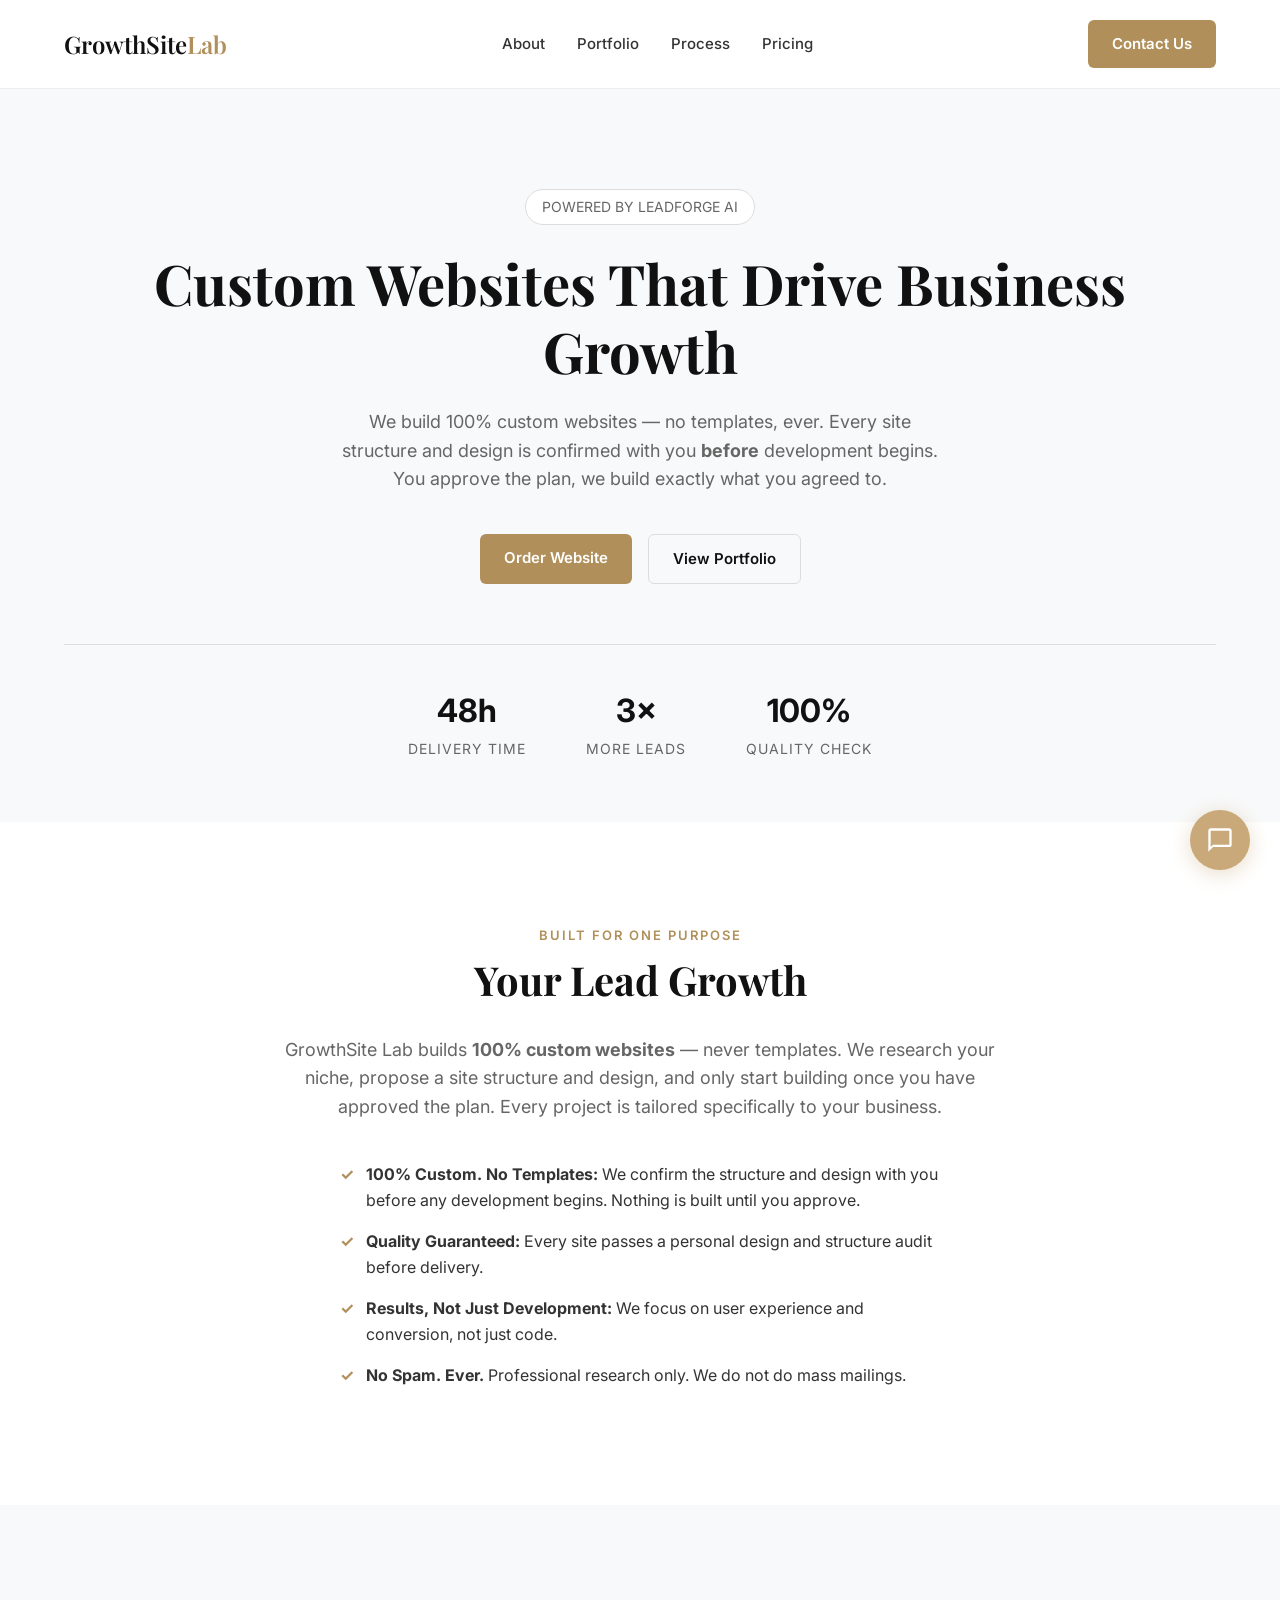
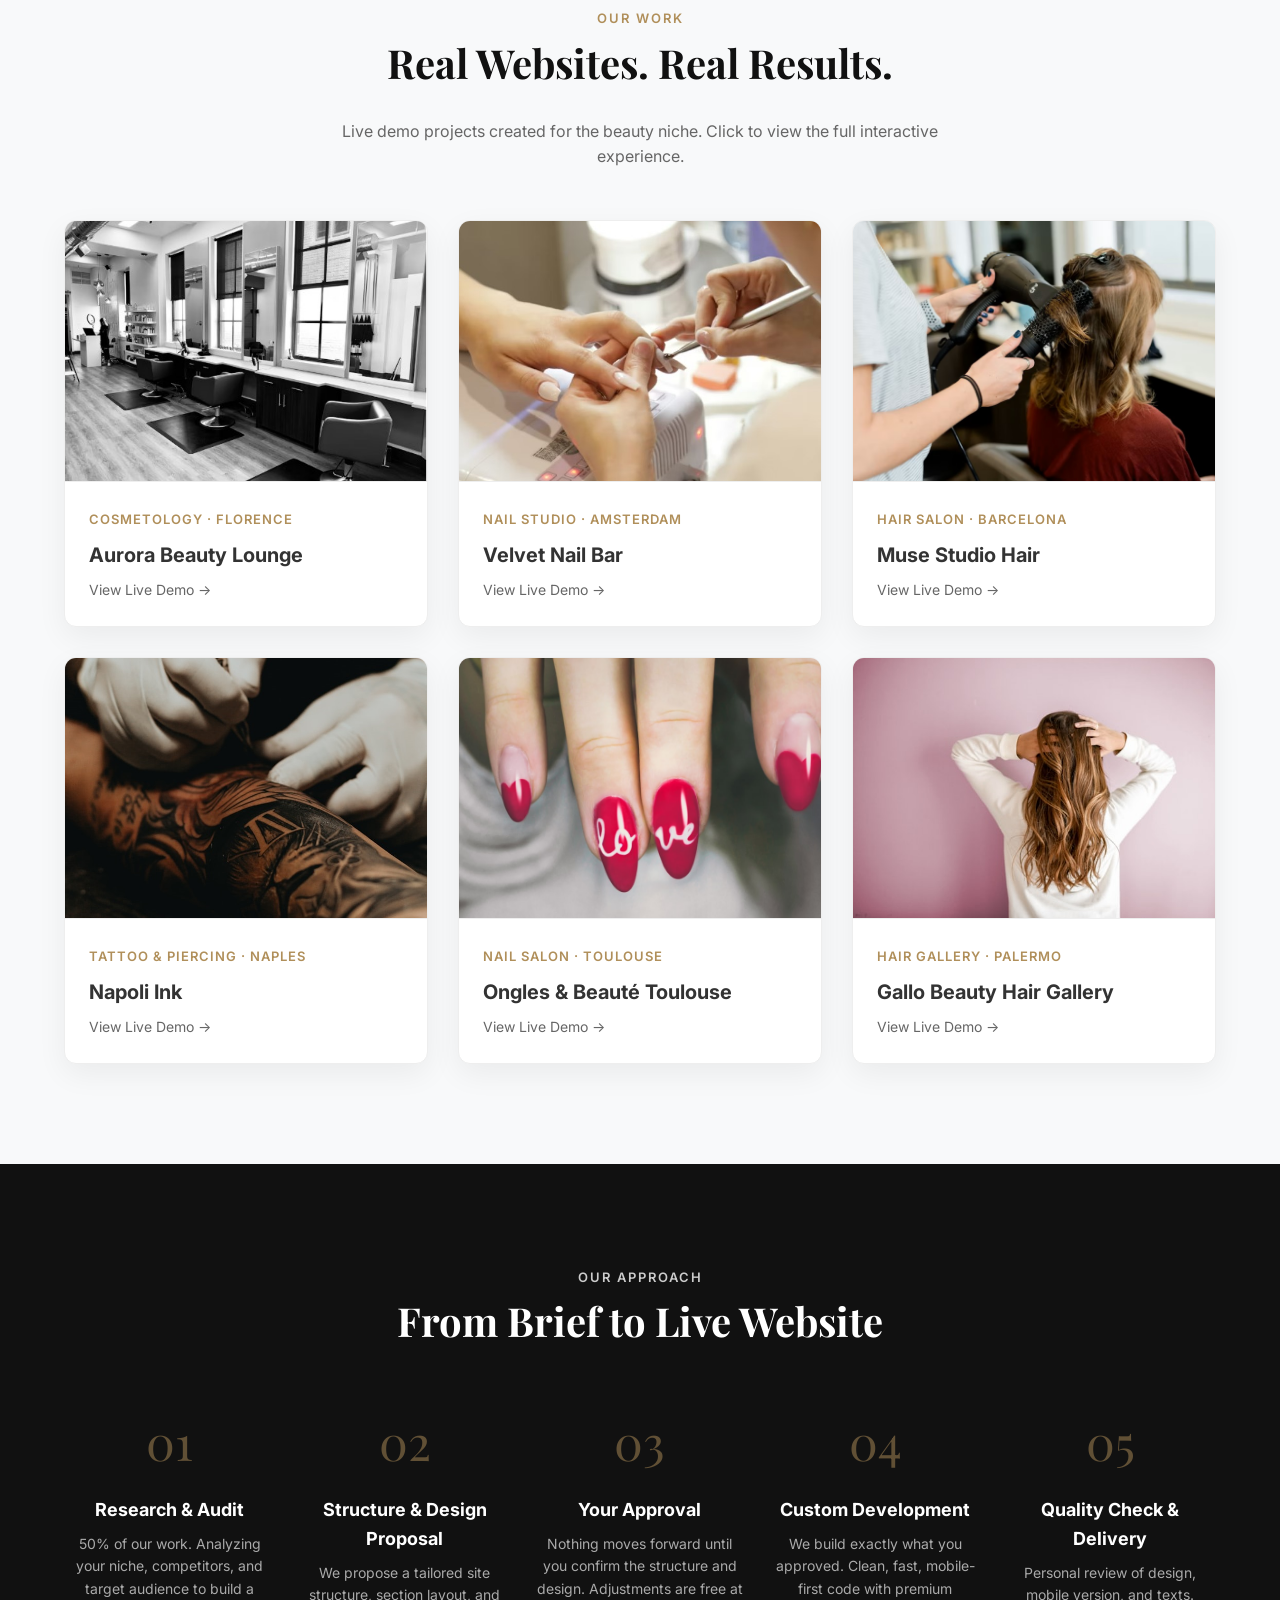
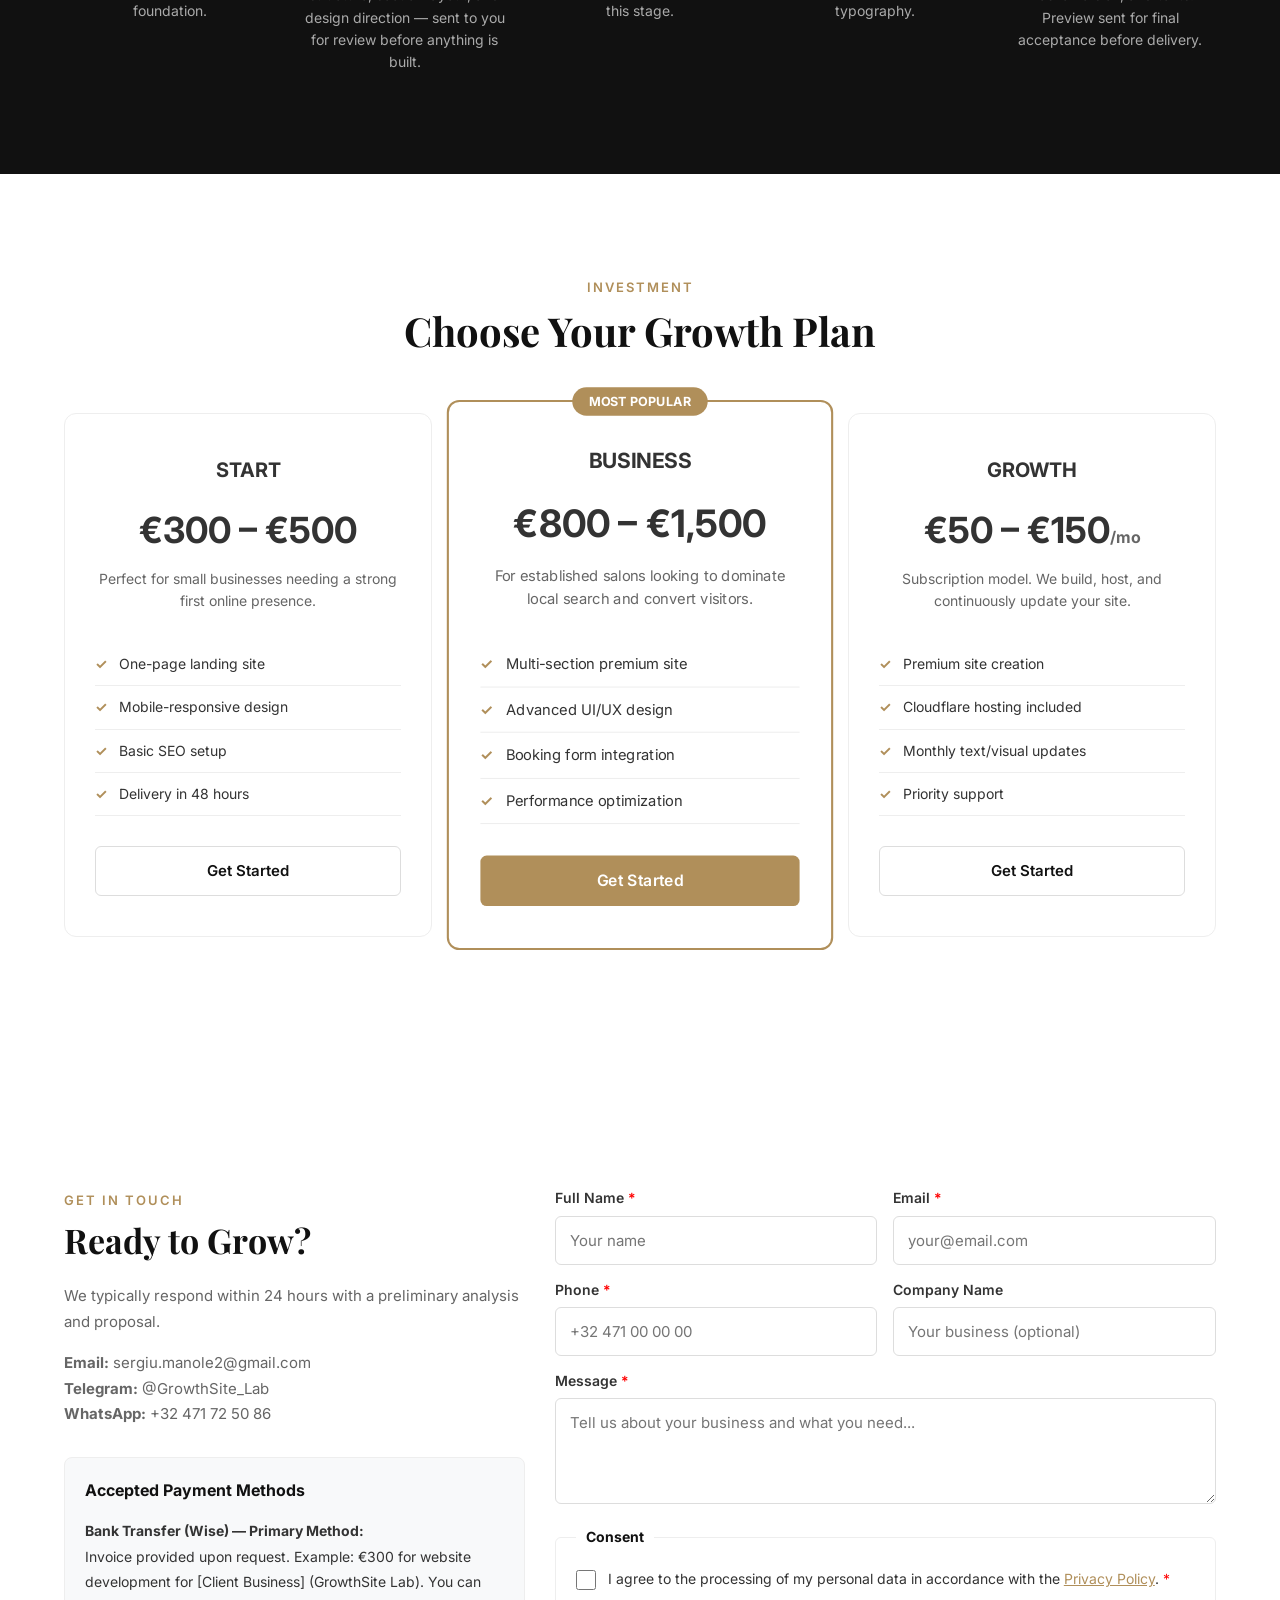
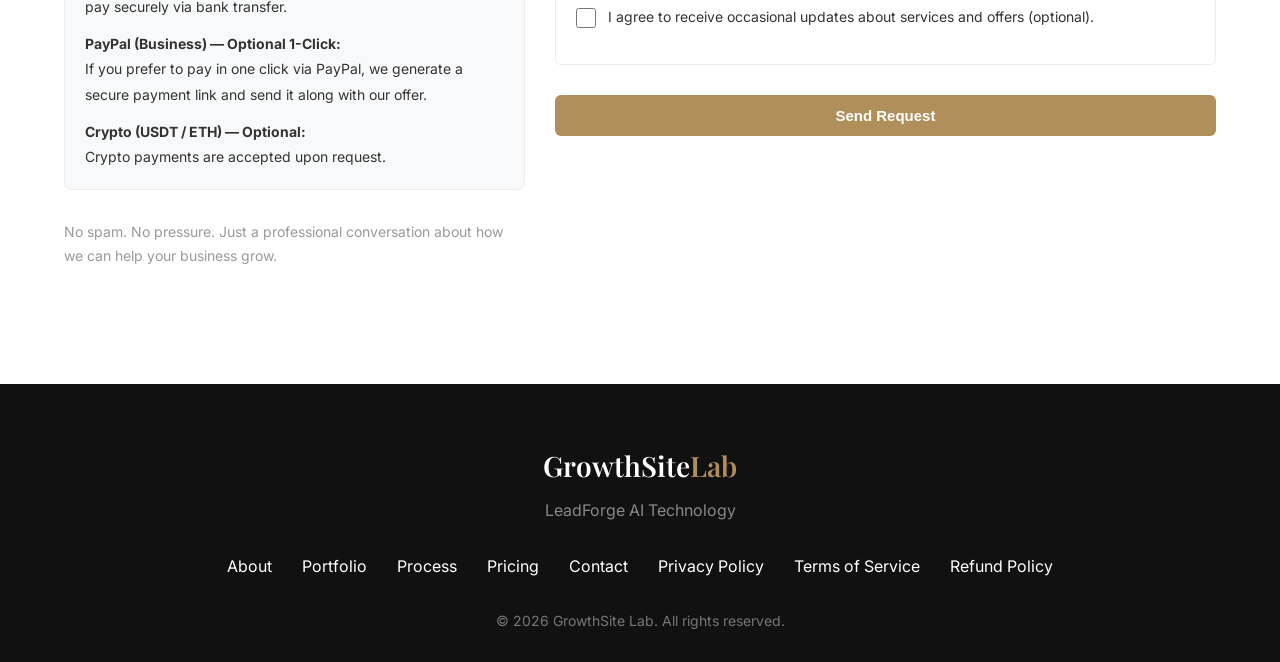
==== commit bd8f40b4: "Clarify custom-only websites + client approval gate in process" ====
--- a/index.html
+++ b/index.html
@@ -1,913 +1,922 @@
-<!DOCTYPE html>
-<html lang="en">
-<head>
-    <meta charset="UTF-8">
-    <meta name="viewport" content="width=device-width, initial-scale=1.0">
-    
-    <!-- SEO Meta Tags -->
-    <title>GrowthSite Lab — Websites That Drive Beauty Business Growth</title>
-    <meta name="description" content="Premium website development for the beauty industry. We build high-converting landing pages for salons, nail bars, spas, and cosmetology clinics. Powered by LeadForge AI. Fast delivery, deep niche research.">
-    <meta name="keywords" content="beauty website development, landing page for salon, nail bar website design, spa website builder, AI web design, beauty business growth, lead generation websites, conversion optimized landing pages, cosmetology clinic website, hair salon web design">
-    <meta name="author" content="GrowthSite Lab">
-    <link rel="canonical" href="https://risesitelab.com/">
-
-    <!-- Open Graph / Facebook / LinkedIn / WhatsApp -->
-    <meta property="og:type" content="website">
-    <meta property="og:url" content="https://risesitelab.com/">
-    <meta property="og:title" content="GrowthSite Lab — Websites That Drive Beauty Business Growth">
-    <meta property="og:description" content="We build high-converting landing pages tailored for the beauty industry. See real examples of our work in our portfolio.">
-    <meta property="og:image" content="https://images.unsplash.com/photo-1560066984-138dadb4c035?q=80&w=1200&auto=format&fit=crop">
-
-    <!-- Twitter / X -->
-    <meta name="twitter:card" content="summary_large_image">
-    <meta name="twitter:title" content="GrowthSite Lab — Websites That Drive Beauty Business Growth">
-    <meta name="twitter:description" content="We build high-converting landing pages tailored for the beauty industry. See real examples of our work in our portfolio.">
-    <meta name="twitter:image" content="https://images.unsplash.com/photo-1560066984-138dadb4c035?q=80&w=1200&auto=format&fit=crop">
-
-    <!-- Favicon -->
-    <link rel="icon" href="data:image/svg+xml,<svg xmlns='http://www.w3.org/2000/svg' viewBox='0 0 32 32'><rect width='32' height='32' rx='6' fill='%23000'/><text x='50%25' y='68%25' text-anchor='middle' font-family='sans-serif' font-weight='800' font-size='13' fill='%23FFD700'>GL</text></svg>">
-
-    <!-- Fonts & Styles -->
-    <link rel="preconnect" href="https://fonts.googleapis.com">
-    <link rel="preconnect" href="https://fonts.gstatic.com" crossorigin>
-    <link href="https://fonts.googleapis.com/css2?family=Inter:wght@400;500;600;700&family=Playfair+Display:wght@600&display=swap" rel="stylesheet">
-
-    <style>
-        /* BASIC STYLES */
-        :root { --primary: #111111; --accent: #B08F5A; --bg-light: #F8F9FA; --text-main: #333333; --text-muted: #666666; }
-        * { margin: 0; padding: 0; box-sizing: border-box; }
-        body { font-family: 'Inter', sans-serif; color: var(--text-main); line-height: 1.6; background: #fff; }
-        .container { max-width: 1200px; margin: 0 auto; padding: 0 24px; }
-
-        /* HEADER */
-        .site-header { padding: 20px 0; border-bottom: 1px solid #eee; background: #fff; position: sticky; top: 0; z-index: 100; }
-        .header__inner { display: flex; justify-content: space-between; align-items: center; }
-        .logo { font-family: 'Playfair Display', serif; font-size: 24px; font-weight: 600; text-decoration: none; color: var(--primary); }
-        .logo span { color: var(--accent); }
-        .nav__list { list-style: none; display: flex; gap: 32px; }
-        .nav__list a { text-decoration: none; color: var(--text-main); font-weight: 500; font-size: 15px; transition: color 0.3s; }
-        .nav__list a:hover { color: var(--accent); }
-        .btn { display: inline-block; padding: 12px 24px; border-radius: 6px; text-decoration: none; font-weight: 600; font-size: 15px; transition: all 0.3s; border: none; cursor: pointer; }
-        .btn--primary { background: var(--accent); color: #fff; }
-        .btn--primary:hover { background: #9a7d4e; }
-        .btn--outline { border: 1px solid #ddd; color: var(--primary); background: transparent; }
-        .btn--outline:hover { border-color: var(--primary); }
-        .burger { display: none; background: none; border: none; font-size: 24px; cursor: pointer; line-height: 1; }
-
-        /* HERO */
-        .hero { padding: 100px 0 60px; text-align: center; background: var(--bg-light); }
-        .hero__badge { display: inline-block; padding: 6px 16px; background: #fff; border: 1px solid #ddd; border-radius: 50px; font-size: 14px; color: var(--text-muted); margin-bottom: 24px; }
-        .hero h1 { font-family: 'Playfair Display', serif; font-size: 56px; line-height: 1.2; margin-bottom: 24px; color: var(--primary); }
-        .hero p { font-size: 18px; color: var(--text-muted); max-width: 600px; margin: 0 auto 40px; }
-        .hero__ctas { display: flex; gap: 16px; justify-content: center; flex-wrap: wrap; }
-        .hero__stats { display: flex; justify-content: center; gap: 60px; margin-top: 60px; padding-top: 40px; border-top: 1px solid #ddd; }
-        .hero__stat-value { display: block; font-size: 32px; font-weight: 700; color: var(--primary); }
-        .hero__stat-label { font-size: 14px; color: var(--text-muted); text-transform: uppercase; letter-spacing: 1px; }
-
-        /* SECTION COMMONS */
-        .section { padding: 100px 0; }
-        .section-label { text-transform: uppercase; font-size: 13px; letter-spacing: 2px; color: var(--accent); font-weight: 600; margin-bottom: 12px; }
-        .section-title { font-family: 'Playfair Display', serif; font-size: 40px; margin-bottom: 24px; color: var(--primary); }
-
-        /* PORTFOLIO */
-        .portfolio-grid { display: grid; grid-template-columns: repeat(3, 1fr); gap: 30px; margin-top: 50px; }
-        .portfolio-card { display: block; background: #fff; border-radius: 12px; overflow: hidden; box-shadow: 0 10px 30px rgba(0,0,0,0.06); text-decoration: none; color: var(--text-main); transition: transform 0.4s, box-shadow 0.4s; border: 1px solid #eee; }
-        .portfolio-card:hover { transform: translateY(-10px); box-shadow: 0 20px 40px rgba(0,0,0,0.12); }
-        .portfolio-card__img { width: 100%; height: 260px; object-fit: cover; display: block; }
-        .portfolio-card__content { padding: 24px; border-top: 1px solid #eee; }
-        .portfolio-card__tag { font-size: 13px; color: var(--accent); font-weight: 600; text-transform: uppercase; letter-spacing: 1px; }
-        .portfolio-card__name { font-size: 20px; font-weight: 700; margin: 8px 0; }
-        .portfolio-card__link { font-size: 14px; color: var(--text-muted); display: flex; align-items: center; gap: 6px; }
-        .portfolio-card:hover .portfolio-card__link { color: var(--accent); }
-
-        /* PROCESS */
-        .process { background: var(--primary); color: #fff; }
-        .process .section-title { color: #fff; }
-        .process .section-label { color: #ccc; }
-        .process-grid { display: grid; grid-template-columns: repeat(4, 1fr); gap: 30px; margin-top: 50px; }
-        .process-step h3 { font-size: 18px; margin: 16px 0 8px; }
-        .process-step p { font-size: 14px; color: #aaa; line-height: 1.6; }
-        .process-num { font-family: 'Playfair Display', serif; font-size: 48px; color: var(--accent); opacity: 0.5; }
-
-        /* PRICING */
-        .pricing-grid { display: grid; grid-template-columns: repeat(3, 1fr); gap: 24px; margin-top: 50px; align-items: start; }
-        .pricing-card { background: #fff; border: 1px solid #eee; border-radius: 12px; padding: 40px 30px; text-align: center; }
-        .pricing-card.featured { border: 2px solid var(--accent); position: relative; transform: scale(1.05); }
-        .pricing-card.featured::before { content: 'MOST POPULAR'; position: absolute; top: -14px; left: 50%; transform: translateX(-50%); background: var(--accent); color: #fff; padding: 4px 16px; border-radius: 50px; font-size: 12px; font-weight: 700; }
-        .pricing-name { font-size: 20px; font-weight: 700; margin-bottom: 16px; }
-        .pricing-price { font-size: 36px; font-weight: 700; margin-bottom: 8px; }
-        .pricing-desc { font-size: 14px; color: var(--text-muted); margin-bottom: 30px; }
-        .pricing-features { list-style: none; text-align: left; margin-bottom: 30px; }
-        .pricing-features li { padding: 10px 0; border-bottom: 1px solid #eee; font-size: 14px; display: flex; align-items: center; }
-        .pricing-features li::before { content: '✓'; color: var(--accent); font-weight: 700; margin-right: 12px; }
-
-        /* CONTACT & FORM */
-        .contact-grid { display: grid; grid-template-columns: minmax(300px, 40%) 1fr; gap: 30px; margin-top: 50px; align-items: start; }
-        .contact-info p { color: var(--text-muted); margin-bottom: 16px; line-height: 1.7; font-size: 15px; }
-        .contact-info .section-title { margin-bottom: 16px; font-size: 34px; }
-        .form-row { display: grid; grid-template-columns: 1fr 1fr; gap: 16px; }
-        .form-field { margin-bottom: 14px; }
-        .form-field label { display: block; font-size: 14px; font-weight: 600; margin-bottom: 6px; color: var(--text-main); }
-        .form-field input, .form-field textarea { width: 100%; padding: 14px; border: 1px solid #ddd; border-radius: 6px; font-size: 15px; font-family: 'Inter', sans-serif; transition: border-color 0.3s; }
-        .form-field input:focus, .form-field textarea:focus { outline: none; border-color: var(--accent); box-shadow: 0 0 0 3px rgba(176, 143, 90, 0.15); }
-
-        /* EU Consent */
-        fieldset.form-consent { border: 1px solid #eee; padding: 20px; border-radius: 6px; margin-bottom: 20px; }
-        legend { font-weight: 700; font-size: 14px; padding: 0 10px; color: var(--primary); }
-        .consent-row { display: flex; align-items: flex-start; gap: 12px; margin-bottom: 16px; }
-        .consent-row input[type="checkbox"] { width: 20px; height: 20px; margin-top: 2px; cursor: pointer; accent-color: var(--accent); flex-shrink: 0; }
-        .consent-row label { font-size: 14px; color: var(--text-main); line-height: 1.5; cursor: pointer; }
-        .consent-row label a { color: var(--accent); text-decoration: underline; }
-
-        .form-error { color: #d32f2f; font-size: 13px; display: none; margin-top: 4px; }
-        .form-error.visible { display: block; }
-        .form-field input.invalid, .form-field textarea.invalid { border-color: #d32f2f; }
-        .form-feedback { margin-top: 15px; padding: 15px; border-radius: 6px; font-size: 14px; display: none; }
-        .form-feedback.visible { display: block; }
-        .form-feedback--success { background: #e8f5e9; color: #2e7d32; }
-        .form-feedback--error { background: #ffebee; color: #c62828; }
-
-        /* MOBILE NAV */
-        .nav__list.open { display: flex; flex-direction: column; position: absolute; top: 100%; left: 0; right: 0; background: #fff; padding: 24px; gap: 20px; border-bottom: 1px solid #eee; box-shadow: 0 10px 30px rgba(0,0,0,0.08); }
-
-        /* FOOTER */
-        .footer { background: #111; color: #fff; padding: 60px 0 30px; text-align: center; }
-        .footer a { color: #fff; text-decoration: none; transition: color 0.3s; }
-        .footer a:hover { color: var(--accent); }
-        .footer__nav { list-style: none; display: flex; justify-content: center; gap: 30px; margin: 30px 0; flex-wrap: wrap; }
-        .footer__copy { font-size: 14px; color: #777; }
-
-        /* RESPONSIVE */
-        @media (max-width: 992px) {
-            .portfolio-grid, .process-grid, .pricing-grid { grid-template-columns: 1fr; }
-            .pricing-card.featured { transform: none; }
-            .contact-grid { grid-template-columns: 1fr; }
-            .form-row { grid-template-columns: 1fr; }
-            .nav__list { display: none; }
-            .burger { display: block; }
-            .hero h1 { font-size: 36px; }
-            .hero__stats { gap: 30px; flex-wrap: wrap; }
-            .section-title { font-size: 32px; }
-        }
-        @media (max-width: 480px) {
-            .hero h1 { font-size: 28px; }
-            .hero__ctas { flex-direction: column; align-items: center; }
-        }
-    </style>
-</head>
-<body>
-
-    <!-- ===== HEADER ===== -->
-    <header class="site-header">
-        <div class="container header__inner">
-            <a href="#" class="logo">GrowthSite<span>Lab</span></a>
-            <nav aria-label="Primary navigation">
-                <ul class="nav__list" id="navList">
-                    <li><a href="#about">About</a></li>
-                    <li><a href="#portfolio">Portfolio</a></li>
-                    <li><a href="#process">Process</a></li>
-                    <li><a href="#pricing">Pricing</a></li>
-                </ul>
-            </nav>
-            <a href="#contact" class="btn btn--primary header-cta">Contact Us</a>
-            <button class="burger" id="burgerBtn" aria-label="Toggle menu" aria-expanded="false">☰</button>
-        </div>
-    </header>
-
-    <main>
-        <!-- ===== HERO ===== -->
-        <section class="hero">
-            <div class="container">
-                <span class="hero__badge">POWERED BY LEADFORGE AI</span>
-                <h1>Websites That Drive Beauty Business Growth</h1>
-                <p>We solve the core problem of beauty websites: poor design that loses clients. We build high-converting sites based on deep niche research.</p>
-                <div class="hero__ctas">
-                    <a href="#contact" class="btn btn--primary">Order Website</a>
-                    <a href="#portfolio" class="btn btn--outline">View Portfolio</a>
-                </div>
-                <div class="hero__stats">
-                    <div class="hero__stat">
-                        <span class="hero__stat-value">48h</span>
-                        <span class="hero__stat-label">Delivery Time</span>
-                    </div>
-                    <div class="hero__stat">
-                        <span class="hero__stat-value">3×</span>
-                        <span class="hero__stat-label">More Leads</span>
-                    </div>
-                    <div class="hero__stat">
-                        <span class="hero__stat-value">100%</span>
-                        <span class="hero__stat-label">Quality Check</span>
-                    </div>
-                </div>
-            </div>
-        </section>
-
-        <!-- ===== ABOUT ===== -->
-        <section id="about" class="section">
-            <div class="container" style="max-width: 800px; text-align: center;">
-                <span class="section-label">Built for One Purpose</span>
-                <h2 class="section-title">Your Lead Growth</h2>
-                <p style="font-size: 18px; color: var(--text-muted); margin-bottom: 40px;">
-                    GrowthSite Lab is an AI-driven system that identifies businesses losing clients due to poor web presence, analyzes their competitors, and builds conversion-optimized websites tailored specifically for the beauty industry.
-                </p>
-                <ul style="list-style: none; text-align: left; max-width: 600px; margin: 0 auto;">
-                    <li style="margin-bottom: 16px; display: flex; align-items: start; gap: 12px;">
-                        <span style="color: var(--accent); font-weight: bold;">✓</span>
-                        <span><strong>Quality Guaranteed:</strong> Every site passes a personal design and structure audit before delivery.</span>
-                    </li>
-                    <li style="margin-bottom: 16px; display: flex; align-items: start; gap: 12px;">
-                        <span style="color: var(--accent); font-weight: bold;">✓</span>
-                        <span><strong>Results, Not Just Development:</strong> We focus on user experience and conversion, not just code.</span>
-                    </li>
-                    <li style="margin-bottom: 16px; display: flex; align-items: start; gap: 12px;">
-                        <span style="color: var(--accent); font-weight: bold;">✓</span>
-                        <span><strong>No Spam. Ever.</strong> Professional research only. We do not do mass mailings.</span>
-                    </li>
-                </ul>
-            </div>
-        </section>
-
-        <!-- ===== PORTFOLIO ===== -->
-        <section id="portfolio" class="section" style="background: var(--bg-light);">
-            <div class="container">
-                <div style="text-align: center;">
-                    <span class="section-label">Our Work</span>
-                    <h2 class="section-title">Real Websites. Real Results.</h2>
-                    <p style="color: var(--text-muted); max-width: 600px; margin: 0 auto;">Live demo projects created for the beauty niche. Click to view the full interactive experience.</p>
-                </div>
-                <div class="portfolio-grid">
-                    <a href="https://aurora-beauty-lounge.risesitelab.com/" target="_blank" rel="noopener noreferrer" class="portfolio-card">
-                        <img src="images/1_Aurora.jpg" alt="Aurora Beauty Lounge Website Preview" class="portfolio-card__img" loading="lazy">
-                        <div class="portfolio-card__content">
-                            <span class="portfolio-card__tag">Cosmetology · Florence</span>
-                            <h3 class="portfolio-card__name">Aurora Beauty Lounge</h3>
-                            <span class="portfolio-card__link">View Live Demo →</span>
-                        </div>
-                    </a>
-                    <a href="https://velvet-nail-bar.risesitelab.com/" target="_blank" rel="noopener noreferrer" class="portfolio-card">
-                        <img src="images/2_Velvet.jpg" alt="Velvet Nail Bar Website Preview" class="portfolio-card__img" loading="lazy">
-                        <div class="portfolio-card__content">
-                            <span class="portfolio-card__tag">Nail Studio · Amsterdam</span>
-                            <h3 class="portfolio-card__name">Velvet Nail Bar</h3>
-                            <span class="portfolio-card__link">View Live Demo →</span>
-                        </div>
-                    </a>
-                    <a href="https://muse-studio-hair.risesitelab.com/" target="_blank" rel="noopener noreferrer" class="portfolio-card">
-                        <img src="images/3_Muse.jpg" alt="Muse Studio Hair Website Preview" class="portfolio-card__img" loading="lazy">
-                        <div class="portfolio-card__content">
-                            <span class="portfolio-card__tag">Hair Salon · Barcelona</span>
-                            <h3 class="portfolio-card__name">Muse Studio Hair</h3>
-                            <span class="portfolio-card__link">View Live Demo →</span>
-                        </div>
-                    </a>
-                    <a href="https://napoli-ink.risesitelab.com/" target="_blank" rel="noopener noreferrer" class="portfolio-card">
-                        <img src="images/4_NapoliInk.jpg" alt="Napoli Ink Tattoo & Piercing Website Preview" class="portfolio-card__img" loading="lazy">
-                        <div class="portfolio-card__content">
-                            <span class="portfolio-card__tag">Tattoo & Piercing · Naples</span>
-                            <h3 class="portfolio-card__name">Napoli Ink</h3>
-                            <span class="portfolio-card__link">View Live Demo →</span>
-                        </div>
-                    </a>
-                    <a href="https://beaute-toulouse.risesitelab.com/" target="_blank" rel="noopener noreferrer" class="portfolio-card">
-                        <img src="images/5_BeuteToulouse.jpg" alt="Ongles & Beauté Toulouse Website Preview" class="portfolio-card__img" loading="lazy">
-                        <div class="portfolio-card__content">
-                            <span class="portfolio-card__tag">Nail Salon · Toulouse</span>
-                            <h3 class="portfolio-card__name">Ongles &amp; Beauté Toulouse</h3>
-                            <span class="portfolio-card__link">View Live Demo →</span>
-                        </div>
-                    </a>
-                    <a href="https://gallo-beauty.risesitelab.com/" target="_blank" rel="noopener noreferrer" class="portfolio-card">
-                        <img src="images/6_GalloBeauty.jpg" alt="Gallo Beauty Hair Gallery Website Preview" class="portfolio-card__img" loading="lazy">
-                        <div class="portfolio-card__content">
-                            <span class="portfolio-card__tag">Hair Gallery · Palermo</span>
-                            <h3 class="portfolio-card__name">Gallo Beauty Hair Gallery</h3>
-                            <span class="portfolio-card__link">View Live Demo →</span>
-                        </div>
-                    </a>
-                </div>
-            </div>
-        </section>
-
-        <!-- ===== PROCESS ===== -->
-        <section id="process" class="section process">
-            <div class="container">
-                <div style="text-align: center;">
-                    <span class="section-label">Our Approach</span>
-                    <h2 class="section-title">From Brief to Live Website</h2>
-                </div>
-                <div class="process-grid">
-                    <div class="process-step" style="text-align: center;">
-                        <span class="process-num">01</span>
-                        <h3>Research & Audit</h3>
-                        <p>50% of our work. Analyzing the client's niche, competitors, and target audience to build a foundation.</p>
-                    </div>
-                    <div class="process-step" style="text-align: center;">
-                        <span class="process-num">02</span>
-                        <h3>Architecture</h3>
-                        <p>Creating a conversion-optimized structure. Mapping out sections, user flow, and content strategy.</p>
-                    </div>
-                    <div class="process-step" style="text-align: center;">
-                        <span class="process-num">03</span>
-                        <h3>Development</h3>
-                        <p>Writing clean, fast HTML/CSS/JS code. Mobile-first design with premium typography.</p>
-                    </div>
-                    <div class="process-step" style="text-align: center;">
-                        <span class="process-num">04</span>
-                        <h3>Quality Check</h3>
-                        <p>Personal review of design, mobile version, and texts. No AI-generated filler passes our check.</p>
-                    </div>
-                </div>
-            </div>
-        </section>
-
-        <!-- ===== PRICING ===== -->
-        <section id="pricing" class="section">
-            <div class="container">
-                <div style="text-align: center;">
-                    <span class="section-label">Investment</span>
-                    <h2 class="section-title">Choose Your Growth Plan</h2>
-                </div>
-                <div class="pricing-grid">
-                    <article class="pricing-card">
-                        <h3 class="pricing-name">START</h3>
-                        <div class="pricing-price">€300 – €500</div>
-                        <p class="pricing-desc">Perfect for small businesses needing a strong first online presence.</p>
-                        <ul class="pricing-features">
-                            <li>One-page landing site</li>
-                            <li>Mobile-responsive design</li>
-                            <li>Basic SEO setup</li>
-                            <li>Delivery in 48 hours</li>
-                        </ul>
-                        <a href="#contact" class="btn btn--outline" style="width: 100%; text-align: center;">Get Started</a>
-                    </article>
-                    <article class="pricing-card featured">
-                        <h3 class="pricing-name">BUSINESS</h3>
-                        <div class="pricing-price">€800 – €1,500</div>
-                        <p class="pricing-desc">For established salons looking to dominate local search and convert visitors.</p>
-                        <ul class="pricing-features">
-                            <li>Multi-section premium site</li>
-                            <li>Advanced UI/UX design</li>
-                            <li>Booking form integration</li>
-                            <li>Performance optimization</li>
-                        </ul>
-                        <a href="#contact" class="btn btn--primary" style="width: 100%; text-align: center;">Get Started</a>
-                    </article>
-                    <article class="pricing-card">
-                        <h3 class="pricing-name">GROWTH</h3>
-                        <div class="pricing-price">€50 – €150<span style="font-size:16px; color:var(--text-muted);">/mo</span></div>
-                        <p class="pricing-desc">Subscription model. We build, host, and continuously update your site.</p>
-                        <ul class="pricing-features">
-                            <li>Premium site creation</li>
-                            <li>Cloudflare hosting included</li>
-                            <li>Monthly text/visual updates</li>
-                            <li>Priority support</li>
-                        </ul>
-                        <a href="#contact" class="btn btn--outline" style="width: 100%; text-align: center;">Get Started</a>
-                    </article>
-                </div>
-            </div>
-        </section>
-
-        <!-- ===== CONTACT ===== -->
-        <section id="contact" class="section">
-            <div class="container">
-                <div class="contact-grid">
-                    <div class="contact-info">
-                        <span class="section-label">Get In Touch</span>
-                        <h2 class="section-title">Ready to Grow?</h2>
-                        <p>We typically respond within 24 hours with a preliminary analysis and proposal.</p>
-
-                        <p><strong>Email:</strong> hello@risesitelab.com<br>
-                        <strong>Telegram:</strong> @GrowthSite_Lab<br>
-                        <strong>WhatsApp:</strong> +32 471 72 50 86</p>
-
-                        <div style="margin-top: 30px; padding: 20px; background: var(--bg-light); border-radius: 8px; border: 1px solid #eee;">
-                            <h3 style="font-size: 16px; margin-bottom: 15px; color: var(--primary);">Accepted Payment Methods</h3>
-                            <ul style="list-style: none; font-size: 14px; color: var(--text-main); line-height: 1.8;">
-                                <li style="margin-bottom: 12px;">
-                                    <strong>Bank Transfer (Wise) — Primary Method:</strong><br>
-                                    Invoice provided upon request.
-                                    Example: €300 for website development for [Client Business] (GrowthSite Lab).
-                                    You can pay securely via bank transfer.
-                                </li>
-                                <li style="margin-bottom: 12px;">
-                                    <strong>PayPal (Business) — Optional 1-Click:</strong><br>
-                                    If you prefer to pay in one click via PayPal, we generate a secure payment link and send it along with our offer.
-                                </li>
-                                <li>
-                                    <strong>Crypto (USDT / ETH) — Optional:</strong><br>
-                                    Crypto payments are accepted upon request.
-                                </li>
-                            </ul>
-                        </div>
-
-                        <p style="font-size: 14px; color: #999; margin-top: 30px;">No spam. No pressure. Just a professional conversation about how we can help your business grow.</p>
-                    </div>
-
-                    <div>
-                        <form id="contactForm" novalidate>
-                            <div class="form-row">
-                                <div class="form-field">
-                                    <label for="name">Full Name <span style="color:red;">*</span></label>
-                                    <input type="text" id="name" name="name" placeholder="Your name" required autocomplete="name">
-                                    <span class="form-error" id="nameError">Please enter your name.</span>
-                                </div>
-                                <div class="form-field">
-                                    <label for="email">Email <span style="color:red;">*</span></label>
-                                    <input type="email" id="email" name="email" placeholder="your@email.com" required autocomplete="email">
-                                    <span class="form-error" id="emailError">Please enter a valid email.</span>
-                                </div>
-                            </div>
-                            <div class="form-row">
-                                <div class="form-field">
-                                    <label for="phone">Phone <span style="color:red;">*</span></label>
-                                    <input type="tel" id="phone" name="phone" placeholder="+32 471 00 00 00" required autocomplete="tel">
-                                    <span class="form-error" id="phoneError">Please enter your phone number.</span>
-                                </div>
-                                <div class="form-field">
-                                    <label for="company">Company Name</label>
-                                    <input type="text" id="company" name="company" placeholder="Your business (optional)" autocomplete="organization">
-                                </div>
-                            </div>
-                            <div class="form-field">
-                                <label for="message">Message <span style="color:red;">*</span></label>
-                                <textarea id="message" name="message" placeholder="Tell us about your business and what you need..." rows="4" required></textarea>
-                                <span class="form-error" id="messageError">Please enter a message.</span>
-                            </div>
-
-                            <!-- EU GDPR Consent -->
-                            <fieldset class="form-consent">
-                                <legend>Consent</legend>
-                                <div class="consent-row">
-                                    <input type="checkbox" id="consentPrivacy" name="consentPrivacy" required>
-                                    <label for="consentPrivacy">I agree to the processing of my personal data in accordance with the <a href="privacy.html" target="_blank">Privacy Policy</a>. <span style="color:red;">*</span></label>
-                                </div>
-                                <div class="consent-row">
-                                    <input type="checkbox" id="consentMarketing" name="consentMarketing">
-                                    <label for="consentMarketing">I agree to receive occasional updates about services and offers (optional).</label>
-                                </div>
-                                <span class="form-error" id="consentError">You must accept the Privacy Policy to proceed.</span>
-                            </fieldset>
-
-                            <!-- Honeypot anti-spam (hidden from users) -->
-                            <input type="checkbox" name="botcheck" style="display:none">
-
-                            <button type="submit" class="btn btn--primary" style="width: 100%; margin-top: 10px;">
-                                Send Request
-                            </button>
-
-                            <div class="form-feedback form-feedback--success" id="formSuccess">
-                                Thank you! We will contact you within 24 hours.
-                            </div>
-                            <div class="form-feedback form-feedback--error" id="formErrorGlobal">
-                                Something went wrong. Please try again or contact us directly via email or Telegram.
-                            </div>
-                        </form>
-                    </div>
-                </div>
-            </div>
-        </section>
-    </main>
-
-    <!-- ===== FOOTER ===== -->
-    <footer class="footer">
-        <div class="container">
-            <a href="#" class="logo" style="font-size: 28px; display: inline-block; margin-bottom: 10px;">GrowthSite<span>Lab</span></a>
-            <p style="color: #888; margin-bottom: 30px;">LeadForge AI Technology</p>
-            <ul class="footer__nav">
-                <li><a href="#about">About</a></li>
-                <li><a href="#portfolio">Portfolio</a></li>
-                <li><a href="#process">Process</a></li>
-                <li><a href="#pricing">Pricing</a></li>
-                <li><a href="#contact">Contact</a></li>
-                <li><a href="privacy.html" target="_blank">Privacy Policy</a></li>
-                <li><a href="terms.html" target="_blank">Terms of Service</a></li>
-                <li><a href="refund.html" target="_blank">Refund Policy</a></li>
-            </ul>
-            <p class="footer__copy">© 2026 GrowthSite Lab. All rights reserved.</p>
-        </div>
-    </footer>
-
-    <!-- ===== JAVASCRIPT ===== -->
-    <script>
-        /* ---------- Mobile Menu ---------- */
-        var burgerBtn = document.getElementById('burgerBtn');
-        var navList = document.getElementById('navList');
-
-        burgerBtn.addEventListener('click', function () {
-            var isOpen = navList.classList.toggle('open');
-            burgerBtn.setAttribute('aria-expanded', isOpen);
-            burgerBtn.textContent = isOpen ? '✕' : '☰';
-        });
-
-        navList.querySelectorAll('a').forEach(function (link) {
-            link.addEventListener('click', function () {
-                navList.classList.remove('open');
-                burgerBtn.setAttribute('aria-expanded', 'false');
-                burgerBtn.textContent = '☰';
-            });
-        });
-
-        document.addEventListener('click', function (e) {
-            if (!burgerBtn.contains(e.target) && !navList.contains(e.target)) {
-                navList.classList.remove('open');
-                burgerBtn.setAttribute('aria-expanded', 'false');
-                burgerBtn.textContent = '☰';
-            }
-        });
-
-        /* ---------- Smooth Scroll ---------- */
-        document.querySelectorAll('a[href^="#"]').forEach(function (anchor) {
-            anchor.addEventListener('click', function (e) {
-                var targetId = this.getAttribute('href');
-                if (targetId === '#') return;
-                var target = document.querySelector(targetId);
-                if (target) {
-                    e.preventDefault();
-                    var headerH = document.querySelector('.site-header').offsetHeight;
-                    var pos = target.getBoundingClientRect().top + window.pageYOffset - headerH;
-                    window.scrollTo({ top: pos, behavior: 'smooth' });
-                }
-            });
-        });
-
-        /* ---------- Form: Validation + Web3Forms ---------- */
-        var contactForm = document.getElementById('contactForm');
-
-        function showError(fieldId, errorId) {
-            var f = document.getElementById(fieldId);
-            var e = document.getElementById(errorId);
-            if (f) f.classList.add('invalid');
-            if (e) e.classList.add('visible');
-        }
-
-        function clearError(fieldId, errorId) {
-            var f = document.getElementById(fieldId);
-            var e = document.getElementById(errorId);
-            if (f) f.classList.remove('invalid');
-            if (e) e.classList.remove('visible');
-        }
-
-        function clearAllErrors() {
-            var pairs = [['name','nameError'],['email','emailError'],['phone','phoneError'],['message','messageError']];
-            pairs.forEach(function (p) { clearError(p[0], p[1]); });
-            document.getElementById('consentError').classList.remove('visible');
-            document.getElementById('formSuccess').classList.remove('visible');
-            document.getElementById('formErrorGlobal').classList.remove('visible');
-        }
-
-        // Live clear on input
-        ['name','email','phone','message'].forEach(function (id) {
-            var el = document.getElementById(id);
-            if (el) el.addEventListener('input', function () { clearError(id, id + 'Error'); });
-        });
-        document.getElementById('consentPrivacy').addEventListener('change', function () {
-            document.getElementById('consentError').classList.remove('visible');
-        });
-
-        contactForm.addEventListener('submit', function (e) {
-            e.preventDefault();
-            clearAllErrors();
-
-            var valid = true;
-            var nameVal    = document.getElementById('name').value.trim();
-            var emailVal   = document.getElementById('email').value.trim();
-            var phoneVal   = document.getElementById('phone').value.trim();
-            var messageVal = document.getElementById('message').value.trim();
-            var consentOk  = document.getElementById('consentPrivacy').checked;
-
-            if (nameVal.length < 2)    { showError('name', 'nameError'); valid = false; }
-            if (!/^[^\s@]+@[^\s@]+\.[^\s@]+$/.test(emailVal)) { showError('email', 'emailError'); valid = false; }
-            if (phoneVal.length < 7)    { showError('phone', 'phoneError'); valid = false; }
-            if (messageVal.length < 10) { showError('message', 'messageError'); valid = false; }
-            if (!consentOk)             { document.getElementById('consentError').classList.add('visible'); valid = false; }
-
-            if (!valid) return;
-
-            // Lock button
-            var btn = contactForm.querySelector('button[type="submit"]');
-            var btnText = btn.textContent;
-            btn.disabled = true;
-            btn.textContent = 'Sending...';
-
-            // Build payload for Web3Forms
-            var formData = new FormData();
-            formData.append('access_key', '1685ea7f-e2ed-4a2b-9c44-45e287e1017a');
-            formData.append('name', nameVal);
-            formData.append('email', emailVal);
-            formData.append('phone', phoneVal);
-            formData.append('company', document.getElementById('company').value.trim());
-            formData.append('message', messageVal);
-            formData.append('Privacy Consent', consentOk ? 'Yes' : 'No');
-            formData.append('Marketing Consent', document.getElementById('consentMarketing').checked ? 'Yes' : 'No');
-            formData.append('botcheck', '');           // honeypot — bots fill this, Web3Forms rejects
-            formData.append('subject', 'New inquiry from ' + nameVal + ' — GrowthSite Lab');
-
-            fetch('https://api.web3forms.com/submit', {
-                method: 'POST',
-                body: formData
-            })
-            .then(function (res) { return res.json(); })
-            .then(function (data) {
-                if (data.success) {
-                    window.location.href = 'thank-you.html';
-                } else {
-                    document.getElementById('formErrorGlobal').textContent =
-                        (data.message || 'Something went wrong. Please try again or contact us directly.');
-                    document.getElementById('formErrorGlobal').classList.add('visible');
-                }
-            })
-            .catch(function () {
-                document.getElementById('formErrorGlobal').classList.add('visible');
-            })
-            .finally(function () {
-                btn.disabled = false;
-                btn.textContent = btnText;
-            });
-        });
-    </script>
-	
-	<!-- ==========================================
-     UPDATED RISE CHAT WIDGET (AUTO-OPEN + DESIGN)
-========================================== -->
-
-<style>
-  /* CSS Стили */
-  #rise-chat-widget {
-    --rc-bg: #ffffff;
-    --rc-card: #f4f4f4;
-    --rc-gold: #C9A97A;
-    --rc-text: #333333;
-    --rc-border: #cccccc; /* <-- ИЗМЕНЕНО 3: Рамка темнее */
-    --rc-user-bubble: #C9A97A;
-    --rc-user-text: #ffffff;
-    
-    font-family: 'Lato', sans-serif;
-    position: fixed;
-    bottom: 30px;
-    right: 30px;
-    z-index: 9999;
-    display: flex;
-    flex-direction: column;
-    align-items: flex-end;
-  }
-
-  /* Кнопка чата */
-  #rc-toggle-btn {
-    width: 60px;
-    height: 60px;
-    background: var(--rc-gold);
-    border-radius: 50%;
-    box-shadow: 0 4px 20px rgba(201, 169, 122, 0.4);
-    cursor: pointer;
-    display: flex;
-    align-items: center;
-    justify-content: center;
-    transition: transform 0.3s ease, box-shadow 0.3s ease;
-    border: none;
-  }
-
-  #rc-toggle-btn:hover { transform: scale(1.05); }
-  #rc-toggle-btn svg { width: 28px; height: 28px; fill: #fff; }
-
-  /* Окно чата */
-  #rc-chat-window {
-    width: 350px;
-    height: 500px;
-    background: var(--rc-bg);
-    border: 1px solid var(--rc-border); /* Темная рамка применяется здесь */
-    border-radius: 12px;
-    box-shadow: 0 10px 40px rgba(0,0,0,0.15); /* Чуть темнее тень */
-    display: flex;
-    flex-direction: column;
-    margin-bottom: 20px;
-    opacity: 0;
-    pointer-events: none;
-    transform: translateY(20px);
-    transition: all 0.3s cubic-bezier(0.25, 0.46, 0.45, 0.94);
-    overflow: hidden;
-  }
-
-  #rc-chat-window.open {
-    opacity: 1;
-    pointer-events: all;
-    transform: translateY(0);
-  }
-
-  /* Заголовок */
-  .rc-header {
-    background: #f4f4f4; /* <-- ИЗМЕНЕНО 2: Шапка другого светлого цвета */
-    padding: 16px 20px;
-    border-bottom: 1px solid var(--rc-border);
-    display: flex;
-    align-items: center;
-    justify-content: space-between;
-  }
-
-  .rc-title {
-    color: var(--rc-gold);
-    font-weight: 700;
-    font-size: 0.9rem;
-    letter-spacing: 0.05em;
-  }
-
-  .rc-close {
-    background: none;
-    border: none;
-    color: #666;
-    cursor: pointer;
-    font-size: 1.5rem;
-    line-height: 1;
-  }
-  .rc-close:hover { color: #000; }
-
-  /* Сообщения */
-  .rc-messages {
-    flex: 1;
-    padding: 20px;
-    overflow-y: auto;
-    display: flex;
-    flex-direction: column;
-    gap: 12px;
-    background: #fafafa;
-  }
-
-  .rc-msg {
-    max-width: 85%;
-    padding: 12px 16px;
-    border-radius: 12px;
-    font-size: 0.9rem;
-    line-height: 1.5;
-    word-wrap: break-word;
-  }
-
-  .rc-msg.bot {
-    background: var(--rc-card);
-    color: var(--rc-text);
-    align-self: flex-start;
-    border-bottom-left-radius: 2px;
-  }
-
-  .rc-msg.user {
-    background: var(--rc-user-bubble);
-    color: var(--rc-user-text);
-    align-self: flex-end;
-    border-bottom-right-radius: 2px;
-    font-weight: 500;
-  }
-
-  .rc-typing {
-    font-size: 0.75rem;
-    color: #888;
-    margin-left: 10px;
-    display: none;
-  }
-
-  /* Ввод */
-  .rc-input-area {
-    padding: 16px;
-    border-top: 1px solid var(--rc-border);
-    display: flex;
-    gap: 10px;
-    background: #fff;
-  }
-
-  .rc-input {
-    flex: 1;
-    background: #f9f9f9;
-    border: 1px solid #ddd;
-    color: var(--rc-text);
-    padding: 10px 14px;
-    border-radius: 20px;
-    outline: none;
-    font-family: inherit;
-  }
-  .rc-input:focus { border-color: var(--rc-gold); }
-
-  .rc-send {
-    background: var(--rc-gold);
-    border: none;
-    width: 40px;
-    height: 40px;
-    border-radius: 50%;
-    cursor: pointer;
-    display: flex;
-    align-items: center;
-    justify-content: center;
-  }
-  .rc-send svg { width: 18px; height: 18px; fill: #fff; }
-
-  @media (max-width: 480px) {
-    #rc-chat-window { width: 100%; height: 100%; right: 0; bottom: 0; border-radius: 0; }
-    #rise-chat-widget { width: 100%; height: 100%; bottom: 0; right: 0; pointer-events: none; }
-    #rc-toggle-btn { pointer-events: auto; position: absolute; bottom: 20px; right: 20px; }
-  }
-</style>
-
-<div id="rise-chat-widget">
-  <div id="rc-chat-window">
-    <div class="rc-header">
-      <span class="rc-title">RiseSite Lab Assistant</span>
-      <button class="rc-close" id="rc-close">&times;</button>
-    </div>
-    
-    <div class="rc-messages" id="rc-messages">
-      <div class="rc-msg bot">
-        Hello! I am your RiseSite Lab assistant. Ask me anything about our services! 🚀
-      </div>
-    </div>
-    
-    <div class="rc-typing" id="rc-typing">RiseSite is typing...</div>
-
-    <div class="rc-input-area">
-      <input type="text" class="rc-input" id="rc-input" placeholder="Type your message...">
-      <button class="rc-send" id="rc-send">
-        <svg viewBox="0 0 24 24"><path d="M2.01 21L23 12 2.01 3 2 10l15 2-15 2z"></path></svg>
-      </button>
-    </div>
-  </div>
-
-  <button id="rc-toggle-btn">
-    <svg viewBox="0 0 24 24"><path d="M20 2H4c-1.1 0-2 .9-2 2v18l4-4h14c1.1 0 2-.9 2-2V4c0-1.1-.9-2-2-2zm0 14H6l-2 2V4h16v12z"/></svg>
-  </button>
-</div>
-
-<script>
-  const WORKER_URL = 'https://rise-chat.smanolii.workers.dev'; 
-
-  const widget = document.getElementById('rise-chat-widget');
-  const toggleBtn = document.getElementById('rc-toggle-btn');
-  const chatWindow = document.getElementById('rc-chat-window');
-  const closeBtn = document.getElementById('rc-close');
-  const messagesContainer = document.getElementById('rc-messages');
-  const input = document.getElementById('rc-input');
-  const sendBtn = document.getElementById('rc-send');
-  const typingIndicator = document.getElementById('rc-typing');
-
-  let messageHistory = [];
-
-  function toggleChat() { chatWindow.classList.toggle('open'); }
-  toggleBtn.addEventListener('click', toggleChat);
-  closeBtn.addEventListener('click', toggleChat);
-
-  function appendMessage(text, sender) {
-    const div = document.createElement('div');
-    div.className = `rc-msg ${sender}`;
-    div.innerText = text;
-    messagesContainer.appendChild(div);
-    messagesContainer.scrollTop = messagesContainer.scrollHeight;
-  }
-
-  async function sendMessage() {
-    const text = input.value.trim();
-    if (!text) return;
-
-    appendMessage(text, 'user');
-    input.value = '';
-    messageHistory.push({ role: "user", content: text });
-
-    typingIndicator.style.display = 'block';
-    messagesContainer.scrollTop = messagesContainer.scrollHeight;
-    sendBtn.disabled = true;
-
-    try {
-      const response = await fetch(WORKER_URL, {
-        method: 'POST',
-        headers: { 'Content-Type': 'application/json' },
-        body: JSON.stringify({ messages: messageHistory })
-      });
-
-      const data = await response.json();
-      typingIndicator.style.display = 'none';
-      sendBtn.disabled = false;
-
-      if (data.reply) {
-        appendMessage(data.reply, 'bot');
-        messageHistory.push({ role: "assistant", content: data.reply });
-      } else {
-        appendMessage("Sorry, error.", 'bot');
-      }
-    } catch (error) {
-      console.error(error);
-      typingIndicator.style.display = 'none';
-      sendBtn.disabled = false;
-      appendMessage("Connection error.", 'bot');
-    }
-  }
-
-  sendBtn.addEventListener('click', sendMessage);
-  input.addEventListener('keypress', (e) => { if (e.key === 'Enter') sendMessage(); });
-
-  // ==========================================
-  // ИЗМЕНЕНИЕ 1: АВТООТКРЫТИЕ ЧЕРЕЗ 15 СЕКУНД
-  // ==========================================
-  setTimeout(() => {
-    // Проверяем, не открыт ли чат вручную
-    if (!chatWindow.classList.contains('open')) {
-      chatWindow.classList.add('open');
-    }
-  }, 15000); // 15000 миллисекунд = 15 секунд
-</script>
-
-</body>
+<!DOCTYPE html>
+<html lang="en">
+<head>
+    <meta charset="UTF-8">
+    <meta name="viewport" content="width=device-width, initial-scale=1.0">
+    
+    <!-- SEO Meta Tags -->
+    <title>GrowthSite Lab — Custom Websites That Drive Business Growth</title>
+    <meta name="description" content="100% custom websites — never templates. We confirm the structure and design with you before development begins. Premium web development for beauty, service, and boutique businesses. Powered by LeadForge AI.">
+    <meta name="keywords" content="custom website development, bespoke web design, tailored business website, custom landing page, no templates, beauty website, salon website design, service business website, conversion optimized, LeadForge AI">
+    <meta name="author" content="GrowthSite Lab">
+    <link rel="canonical" href="https://risesitelab.com/">
+
+    <!-- Open Graph / Facebook / LinkedIn / WhatsApp -->
+    <meta property="og:type" content="website">
+    <meta property="og:url" content="https://risesitelab.com/">
+    <meta property="og:title" content="GrowthSite Lab — Custom Websites That Drive Business Growth">
+    <meta property="og:description" content="100% custom websites, never templates. We confirm the structure and design with you before development begins. See our portfolio.">
+    <meta property="og:image" content="https://images.unsplash.com/photo-1560066984-138dadb4c035?q=80&w=1200&auto=format&fit=crop">
+
+    <!-- Twitter / X -->
+    <meta name="twitter:card" content="summary_large_image">
+    <meta name="twitter:title" content="GrowthSite Lab — Custom Websites That Drive Business Growth">
+    <meta name="twitter:description" content="100% custom websites, never templates. We confirm the structure and design with you before development begins.">
+    <meta name="twitter:image" content="https://images.unsplash.com/photo-1560066984-138dadb4c035?q=80&w=1200&auto=format&fit=crop">
+
+    <!-- Favicon -->
+    <link rel="icon" href="data:image/svg+xml,<svg xmlns='http://www.w3.org/2000/svg' viewBox='0 0 32 32'><rect width='32' height='32' rx='6' fill='%23000'/><text x='50%25' y='68%25' text-anchor='middle' font-family='sans-serif' font-weight='800' font-size='13' fill='%23FFD700'>GL</text></svg>">
+
+    <!-- Fonts & Styles -->
+    <link rel="preconnect" href="https://fonts.googleapis.com">
+    <link rel="preconnect" href="https://fonts.gstatic.com" crossorigin>
+    <link href="https://fonts.googleapis.com/css2?family=Inter:wght@400;500;600;700&family=Playfair+Display:wght@600&display=swap" rel="stylesheet">
+
+    <style>
+        /* BASIC STYLES */
+        :root { --primary: #111111; --accent: #B08F5A; --bg-light: #F8F9FA; --text-main: #333333; --text-muted: #666666; }
+        * { margin: 0; padding: 0; box-sizing: border-box; }
+        body { font-family: 'Inter', sans-serif; color: var(--text-main); line-height: 1.6; background: #fff; }
+        .container { max-width: 1200px; margin: 0 auto; padding: 0 24px; }
+
+        /* HEADER */
+        .site-header { padding: 20px 0; border-bottom: 1px solid #eee; background: #fff; position: sticky; top: 0; z-index: 100; }
+        .header__inner { display: flex; justify-content: space-between; align-items: center; }
+        .logo { font-family: 'Playfair Display', serif; font-size: 24px; font-weight: 600; text-decoration: none; color: var(--primary); }
+        .logo span { color: var(--accent); }
+        .nav__list { list-style: none; display: flex; gap: 32px; }
+        .nav__list a { text-decoration: none; color: var(--text-main); font-weight: 500; font-size: 15px; transition: color 0.3s; }
+        .nav__list a:hover { color: var(--accent); }
+        .btn { display: inline-block; padding: 12px 24px; border-radius: 6px; text-decoration: none; font-weight: 600; font-size: 15px; transition: all 0.3s; border: none; cursor: pointer; }
+        .btn--primary { background: var(--accent); color: #fff; }
+        .btn--primary:hover { background: #9a7d4e; }
+        .btn--outline { border: 1px solid #ddd; color: var(--primary); background: transparent; }
+        .btn--outline:hover { border-color: var(--primary); }
+        .burger { display: none; background: none; border: none; font-size: 24px; cursor: pointer; line-height: 1; }
+
+        /* HERO */
+        .hero { padding: 100px 0 60px; text-align: center; background: var(--bg-light); }
+        .hero__badge { display: inline-block; padding: 6px 16px; background: #fff; border: 1px solid #ddd; border-radius: 50px; font-size: 14px; color: var(--text-muted); margin-bottom: 24px; }
+        .hero h1 { font-family: 'Playfair Display', serif; font-size: 56px; line-height: 1.2; margin-bottom: 24px; color: var(--primary); }
+        .hero p { font-size: 18px; color: var(--text-muted); max-width: 600px; margin: 0 auto 40px; }
+        .hero__ctas { display: flex; gap: 16px; justify-content: center; flex-wrap: wrap; }
+        .hero__stats { display: flex; justify-content: center; gap: 60px; margin-top: 60px; padding-top: 40px; border-top: 1px solid #ddd; }
+        .hero__stat-value { display: block; font-size: 32px; font-weight: 700; color: var(--primary); }
+        .hero__stat-label { font-size: 14px; color: var(--text-muted); text-transform: uppercase; letter-spacing: 1px; }
+
+        /* SECTION COMMONS */
+        .section { padding: 100px 0; }
+        .section-label { text-transform: uppercase; font-size: 13px; letter-spacing: 2px; color: var(--accent); font-weight: 600; margin-bottom: 12px; }
+        .section-title { font-family: 'Playfair Display', serif; font-size: 40px; margin-bottom: 24px; color: var(--primary); }
+
+        /* PORTFOLIO */
+        .portfolio-grid { display: grid; grid-template-columns: repeat(3, 1fr); gap: 30px; margin-top: 50px; }
+        .portfolio-card { display: block; background: #fff; border-radius: 12px; overflow: hidden; box-shadow: 0 10px 30px rgba(0,0,0,0.06); text-decoration: none; color: var(--text-main); transition: transform 0.4s, box-shadow 0.4s; border: 1px solid #eee; }
+        .portfolio-card:hover { transform: translateY(-10px); box-shadow: 0 20px 40px rgba(0,0,0,0.12); }
+        .portfolio-card__img { width: 100%; height: 260px; object-fit: cover; display: block; }
+        .portfolio-card__content { padding: 24px; border-top: 1px solid #eee; }
+        .portfolio-card__tag { font-size: 13px; color: var(--accent); font-weight: 600; text-transform: uppercase; letter-spacing: 1px; }
+        .portfolio-card__name { font-size: 20px; font-weight: 700; margin: 8px 0; }
+        .portfolio-card__link { font-size: 14px; color: var(--text-muted); display: flex; align-items: center; gap: 6px; }
+        .portfolio-card:hover .portfolio-card__link { color: var(--accent); }
+
+        /* PROCESS */
+        .process { background: var(--primary); color: #fff; }
+        .process .section-title { color: #fff; }
+        .process .section-label { color: #ccc; }
+        .process-grid { display: grid; grid-template-columns: repeat(5, 1fr); gap: 24px; margin-top: 50px; }
+        .process-step h3 { font-size: 18px; margin: 16px 0 8px; }
+        .process-step p { font-size: 14px; color: #aaa; line-height: 1.6; }
+        .process-num { font-family: 'Playfair Display', serif; font-size: 48px; color: var(--accent); opacity: 0.5; }
+
+        /* PRICING */
+        .pricing-grid { display: grid; grid-template-columns: repeat(3, 1fr); gap: 24px; margin-top: 50px; align-items: start; }
+        .pricing-card { background: #fff; border: 1px solid #eee; border-radius: 12px; padding: 40px 30px; text-align: center; }
+        .pricing-card.featured { border: 2px solid var(--accent); position: relative; transform: scale(1.05); }
+        .pricing-card.featured::before { content: 'MOST POPULAR'; position: absolute; top: -14px; left: 50%; transform: translateX(-50%); background: var(--accent); color: #fff; padding: 4px 16px; border-radius: 50px; font-size: 12px; font-weight: 700; }
+        .pricing-name { font-size: 20px; font-weight: 700; margin-bottom: 16px; }
+        .pricing-price { font-size: 36px; font-weight: 700; margin-bottom: 8px; }
+        .pricing-desc { font-size: 14px; color: var(--text-muted); margin-bottom: 30px; }
+        .pricing-features { list-style: none; text-align: left; margin-bottom: 30px; }
+        .pricing-features li { padding: 10px 0; border-bottom: 1px solid #eee; font-size: 14px; display: flex; align-items: center; }
+        .pricing-features li::before { content: '✓'; color: var(--accent); font-weight: 700; margin-right: 12px; }
+
+        /* CONTACT & FORM */
+        .contact-grid { display: grid; grid-template-columns: minmax(300px, 40%) 1fr; gap: 30px; margin-top: 50px; align-items: start; }
+        .contact-info p { color: var(--text-muted); margin-bottom: 16px; line-height: 1.7; font-size: 15px; }
+        .contact-info .section-title { margin-bottom: 16px; font-size: 34px; }
+        .form-row { display: grid; grid-template-columns: 1fr 1fr; gap: 16px; }
+        .form-field { margin-bottom: 14px; }
+        .form-field label { display: block; font-size: 14px; font-weight: 600; margin-bottom: 6px; color: var(--text-main); }
+        .form-field input, .form-field textarea { width: 100%; padding: 14px; border: 1px solid #ddd; border-radius: 6px; font-size: 15px; font-family: 'Inter', sans-serif; transition: border-color 0.3s; }
+        .form-field input:focus, .form-field textarea:focus { outline: none; border-color: var(--accent); box-shadow: 0 0 0 3px rgba(176, 143, 90, 0.15); }
+
+        /* EU Consent */
+        fieldset.form-consent { border: 1px solid #eee; padding: 20px; border-radius: 6px; margin-bottom: 20px; }
+        legend { font-weight: 700; font-size: 14px; padding: 0 10px; color: var(--primary); }
+        .consent-row { display: flex; align-items: flex-start; gap: 12px; margin-bottom: 16px; }
+        .consent-row input[type="checkbox"] { width: 20px; height: 20px; margin-top: 2px; cursor: pointer; accent-color: var(--accent); flex-shrink: 0; }
+        .consent-row label { font-size: 14px; color: var(--text-main); line-height: 1.5; cursor: pointer; }
+        .consent-row label a { color: var(--accent); text-decoration: underline; }
+
+        .form-error { color: #d32f2f; font-size: 13px; display: none; margin-top: 4px; }
+        .form-error.visible { display: block; }
+        .form-field input.invalid, .form-field textarea.invalid { border-color: #d32f2f; }
+        .form-feedback { margin-top: 15px; padding: 15px; border-radius: 6px; font-size: 14px; display: none; }
+        .form-feedback.visible { display: block; }
+        .form-feedback--success { background: #e8f5e9; color: #2e7d32; }
+        .form-feedback--error { background: #ffebee; color: #c62828; }
+
+        /* MOBILE NAV */
+        .nav__list.open { display: flex; flex-direction: column; position: absolute; top: 100%; left: 0; right: 0; background: #fff; padding: 24px; gap: 20px; border-bottom: 1px solid #eee; box-shadow: 0 10px 30px rgba(0,0,0,0.08); }
+
+        /* FOOTER */
+        .footer { background: #111; color: #fff; padding: 60px 0 30px; text-align: center; }
+        .footer a { color: #fff; text-decoration: none; transition: color 0.3s; }
+        .footer a:hover { color: var(--accent); }
+        .footer__nav { list-style: none; display: flex; justify-content: center; gap: 30px; margin: 30px 0; flex-wrap: wrap; }
+        .footer__copy { font-size: 14px; color: #777; }
+
+        /* RESPONSIVE */
+        @media (max-width: 992px) {
+            .portfolio-grid, .process-grid, .pricing-grid { grid-template-columns: 1fr; }
+            .pricing-card.featured { transform: none; }
+            .contact-grid { grid-template-columns: 1fr; }
+            .form-row { grid-template-columns: 1fr; }
+            .nav__list { display: none; }
+            .burger { display: block; }
+            .hero h1 { font-size: 36px; }
+            .hero__stats { gap: 30px; flex-wrap: wrap; }
+            .section-title { font-size: 32px; }
+        }
+        @media (max-width: 480px) {
+            .hero h1 { font-size: 28px; }
+            .hero__ctas { flex-direction: column; align-items: center; }
+        }
+    </style>
+</head>
+<body>
+
+    <!-- ===== HEADER ===== -->
+    <header class="site-header">
+        <div class="container header__inner">
+            <a href="#" class="logo">GrowthSite<span>Lab</span></a>
+            <nav aria-label="Primary navigation">
+                <ul class="nav__list" id="navList">
+                    <li><a href="#about">About</a></li>
+                    <li><a href="#portfolio">Portfolio</a></li>
+                    <li><a href="#process">Process</a></li>
+                    <li><a href="#pricing">Pricing</a></li>
+                </ul>
+            </nav>
+            <a href="#contact" class="btn btn--primary header-cta">Contact Us</a>
+            <button class="burger" id="burgerBtn" aria-label="Toggle menu" aria-expanded="false">☰</button>
+        </div>
+    </header>
+
+    <main>
+        <!-- ===== HERO ===== -->
+        <section class="hero">
+            <div class="container">
+                <span class="hero__badge">POWERED BY LEADFORGE AI</span>
+                <h1>Custom Websites That Drive Business Growth</h1>
+                <p>We build 100% custom websites — no templates, ever. Every site structure and design is confirmed with you <strong>before</strong> development begins. You approve the plan, we build exactly what you agreed to.</p>
+                <div class="hero__ctas">
+                    <a href="#contact" class="btn btn--primary">Order Website</a>
+                    <a href="#portfolio" class="btn btn--outline">View Portfolio</a>
+                </div>
+                <div class="hero__stats">
+                    <div class="hero__stat">
+                        <span class="hero__stat-value">48h</span>
+                        <span class="hero__stat-label">Delivery Time</span>
+                    </div>
+                    <div class="hero__stat">
+                        <span class="hero__stat-value">3×</span>
+                        <span class="hero__stat-label">More Leads</span>
+                    </div>
+                    <div class="hero__stat">
+                        <span class="hero__stat-value">100%</span>
+                        <span class="hero__stat-label">Quality Check</span>
+                    </div>
+                </div>
+            </div>
+        </section>
+
+        <!-- ===== ABOUT ===== -->
+        <section id="about" class="section">
+            <div class="container" style="max-width: 800px; text-align: center;">
+                <span class="section-label">Built for One Purpose</span>
+                <h2 class="section-title">Your Lead Growth</h2>
+                <p style="font-size: 18px; color: var(--text-muted); margin-bottom: 40px;">
+                    GrowthSite Lab builds <strong>100% custom websites</strong> — never templates. We research your niche, propose a site structure and design, and only start building once you have approved the plan. Every project is tailored specifically to your business.
+                </p>
+                <ul style="list-style: none; text-align: left; max-width: 600px; margin: 0 auto;">
+                    <li style="margin-bottom: 16px; display: flex; align-items: start; gap: 12px;">
+                        <span style="color: var(--accent); font-weight: bold;">✓</span>
+                        <span><strong>100% Custom. No Templates:</strong> We confirm the structure and design with you before any development begins. Nothing is built until you approve.</span>
+                    </li>
+                    <li style="margin-bottom: 16px; display: flex; align-items: start; gap: 12px;">
+                        <span style="color: var(--accent); font-weight: bold;">✓</span>
+                        <span><strong>Quality Guaranteed:</strong> Every site passes a personal design and structure audit before delivery.</span>
+                    </li>
+                    <li style="margin-bottom: 16px; display: flex; align-items: start; gap: 12px;">
+                        <span style="color: var(--accent); font-weight: bold;">✓</span>
+                        <span><strong>Results, Not Just Development:</strong> We focus on user experience and conversion, not just code.</span>
+                    </li>
+                    <li style="margin-bottom: 16px; display: flex; align-items: start; gap: 12px;">
+                        <span style="color: var(--accent); font-weight: bold;">✓</span>
+                        <span><strong>No Spam. Ever.</strong> Professional research only. We do not do mass mailings.</span>
+                    </li>
+                </ul>
+            </div>
+        </section>
+
+        <!-- ===== PORTFOLIO ===== -->
+        <section id="portfolio" class="section" style="background: var(--bg-light);">
+            <div class="container">
+                <div style="text-align: center;">
+                    <span class="section-label">Our Work</span>
+                    <h2 class="section-title">Real Websites. Real Results.</h2>
+                    <p style="color: var(--text-muted); max-width: 600px; margin: 0 auto;">Live demo projects created for the beauty niche. Click to view the full interactive experience.</p>
+                </div>
+                <div class="portfolio-grid">
+                    <a href="https://aurora-beauty-lounge.risesitelab.com/" target="_blank" rel="noopener noreferrer" class="portfolio-card">
+                        <img src="images/1_Aurora.jpg" alt="Aurora Beauty Lounge Website Preview" class="portfolio-card__img" loading="lazy">
+                        <div class="portfolio-card__content">
+                            <span class="portfolio-card__tag">Cosmetology · Florence</span>
+                            <h3 class="portfolio-card__name">Aurora Beauty Lounge</h3>
+                            <span class="portfolio-card__link">View Live Demo →</span>
+                        </div>
+                    </a>
+                    <a href="https://velvet-nail-bar.risesitelab.com/" target="_blank" rel="noopener noreferrer" class="portfolio-card">
+                        <img src="images/2_Velvet.jpg" alt="Velvet Nail Bar Website Preview" class="portfolio-card__img" loading="lazy">
+                        <div class="portfolio-card__content">
+                            <span class="portfolio-card__tag">Nail Studio · Amsterdam</span>
+                            <h3 class="portfolio-card__name">Velvet Nail Bar</h3>
+                            <span class="portfolio-card__link">View Live Demo →</span>
+                        </div>
+                    </a>
+                    <a href="https://muse-studio-hair.risesitelab.com/" target="_blank" rel="noopener noreferrer" class="portfolio-card">
+                        <img src="images/3_Muse.jpg" alt="Muse Studio Hair Website Preview" class="portfolio-card__img" loading="lazy">
+                        <div class="portfolio-card__content">
+                            <span class="portfolio-card__tag">Hair Salon · Barcelona</span>
+                            <h3 class="portfolio-card__name">Muse Studio Hair</h3>
+                            <span class="portfolio-card__link">View Live Demo →</span>
+                        </div>
+                    </a>
+                    <a href="https://napoli-ink.risesitelab.com/" target="_blank" rel="noopener noreferrer" class="portfolio-card">
+                        <img src="images/4_NapoliInk.jpg" alt="Napoli Ink Tattoo & Piercing Website Preview" class="portfolio-card__img" loading="lazy">
+                        <div class="portfolio-card__content">
+                            <span class="portfolio-card__tag">Tattoo & Piercing · Naples</span>
+                            <h3 class="portfolio-card__name">Napoli Ink</h3>
+                            <span class="portfolio-card__link">View Live Demo →</span>
+                        </div>
+                    </a>
+                    <a href="https://beaute-toulouse.risesitelab.com/" target="_blank" rel="noopener noreferrer" class="portfolio-card">
+                        <img src="images/5_BeuteToulouse.jpg" alt="Ongles & Beauté Toulouse Website Preview" class="portfolio-card__img" loading="lazy">
+                        <div class="portfolio-card__content">
+                            <span class="portfolio-card__tag">Nail Salon · Toulouse</span>
+                            <h3 class="portfolio-card__name">Ongles &amp; Beauté Toulouse</h3>
+                            <span class="portfolio-card__link">View Live Demo →</span>
+                        </div>
+                    </a>
+                    <a href="https://gallo-beauty.risesitelab.com/" target="_blank" rel="noopener noreferrer" class="portfolio-card">
+                        <img src="images/6_GalloBeauty.jpg" alt="Gallo Beauty Hair Gallery Website Preview" class="portfolio-card__img" loading="lazy">
+                        <div class="portfolio-card__content">
+                            <span class="portfolio-card__tag">Hair Gallery · Palermo</span>
+                            <h3 class="portfolio-card__name">Gallo Beauty Hair Gallery</h3>
+                            <span class="portfolio-card__link">View Live Demo →</span>
+                        </div>
+                    </a>
+                </div>
+            </div>
+        </section>
+
+        <!-- ===== PROCESS ===== -->
+        <section id="process" class="section process">
+            <div class="container">
+                <div style="text-align: center;">
+                    <span class="section-label">Our Approach</span>
+                    <h2 class="section-title">From Brief to Live Website</h2>
+                </div>
+                <div class="process-grid">
+                    <div class="process-step" style="text-align: center;">
+                        <span class="process-num">01</span>
+                        <h3>Research &amp; Audit</h3>
+                        <p>50% of our work. Analyzing your niche, competitors, and target audience to build a foundation.</p>
+                    </div>
+                    <div class="process-step" style="text-align: center;">
+                        <span class="process-num">02</span>
+                        <h3>Structure &amp; Design Proposal</h3>
+                        <p>We propose a tailored site structure, section layout, and design direction — sent to you for review before anything is built.</p>
+                    </div>
+                    <div class="process-step" style="text-align: center;">
+                        <span class="process-num">03</span>
+                        <h3>Your Approval</h3>
+                        <p>Nothing moves forward until you confirm the structure and design. Adjustments are free at this stage.</p>
+                    </div>
+                    <div class="process-step" style="text-align: center;">
+                        <span class="process-num">04</span>
+                        <h3>Custom Development</h3>
+                        <p>We build exactly what you approved. Clean, fast, mobile-first code with premium typography.</p>
+                    </div>
+                    <div class="process-step" style="text-align: center;">
+                        <span class="process-num">05</span>
+                        <h3>Quality Check &amp; Delivery</h3>
+                        <p>Personal review of design, mobile version, and texts. Preview sent for final acceptance before delivery.</p>
+                    </div>
+                </div>
+            </div>
+        </section>
+
+        <!-- ===== PRICING ===== -->
+        <section id="pricing" class="section">
+            <div class="container">
+                <div style="text-align: center;">
+                    <span class="section-label">Investment</span>
+                    <h2 class="section-title">Choose Your Growth Plan</h2>
+                </div>
+                <div class="pricing-grid">
+                    <article class="pricing-card">
+                        <h3 class="pricing-name">START</h3>
+                        <div class="pricing-price">€300 – €500</div>
+                        <p class="pricing-desc">Perfect for small businesses needing a strong first online presence.</p>
+                        <ul class="pricing-features">
+                            <li>One-page landing site</li>
+                            <li>Mobile-responsive design</li>
+                            <li>Basic SEO setup</li>
+                            <li>Delivery in 48 hours</li>
+                        </ul>
+                        <a href="#contact" class="btn btn--outline" style="width: 100%; text-align: center;">Get Started</a>
+                    </article>
+                    <article class="pricing-card featured">
+                        <h3 class="pricing-name">BUSINESS</h3>
+                        <div class="pricing-price">€800 – €1,500</div>
+                        <p class="pricing-desc">For established salons looking to dominate local search and convert visitors.</p>
+                        <ul class="pricing-features">
+                            <li>Multi-section premium site</li>
+                            <li>Advanced UI/UX design</li>
+                            <li>Booking form integration</li>
+                            <li>Performance optimization</li>
+                        </ul>
+                        <a href="#contact" class="btn btn--primary" style="width: 100%; text-align: center;">Get Started</a>
+                    </article>
+                    <article class="pricing-card">
+                        <h3 class="pricing-name">GROWTH</h3>
+                        <div class="pricing-price">€50 – €150<span style="font-size:16px; color:var(--text-muted);">/mo</span></div>
+                        <p class="pricing-desc">Subscription model. We build, host, and continuously update your site.</p>
+                        <ul class="pricing-features">
+                            <li>Premium site creation</li>
+                            <li>Cloudflare hosting included</li>
+                            <li>Monthly text/visual updates</li>
+                            <li>Priority support</li>
+                        </ul>
+                        <a href="#contact" class="btn btn--outline" style="width: 100%; text-align: center;">Get Started</a>
+                    </article>
+                </div>
+            </div>
+        </section>
+
+        <!-- ===== CONTACT ===== -->
+        <section id="contact" class="section">
+            <div class="container">
+                <div class="contact-grid">
+                    <div class="contact-info">
+                        <span class="section-label">Get In Touch</span>
+                        <h2 class="section-title">Ready to Grow?</h2>
+                        <p>We typically respond within 24 hours with a preliminary analysis and proposal.</p>
+
+                        <p><strong>Email:</strong> sergiu.manole2@gmail.com<br>
+                        <strong>Telegram:</strong> @GrowthSite_Lab<br>
+                        <strong>WhatsApp:</strong> +32 471 72 50 86</p>
+
+                        <div style="margin-top: 30px; padding: 20px; background: var(--bg-light); border-radius: 8px; border: 1px solid #eee;">
+                            <h3 style="font-size: 16px; margin-bottom: 15px; color: var(--primary);">Accepted Payment Methods</h3>
+                            <ul style="list-style: none; font-size: 14px; color: var(--text-main); line-height: 1.8;">
+                                <li style="margin-bottom: 12px;">
+                                    <strong>Bank Transfer (Wise) — Primary Method:</strong><br>
+                                    Invoice provided upon request.
+                                    Example: €300 for website development for [Client Business] (GrowthSite Lab).
+                                    You can pay securely via bank transfer.
+                                </li>
+                                <li style="margin-bottom: 12px;">
+                                    <strong>PayPal (Business) — Optional 1-Click:</strong><br>
+                                    If you prefer to pay in one click via PayPal, we generate a secure payment link and send it along with our offer.
+                                </li>
+                                <li>
+                                    <strong>Crypto (USDT / ETH) — Optional:</strong><br>
+                                    Crypto payments are accepted upon request.
+                                </li>
+                            </ul>
+                        </div>
+
+                        <p style="font-size: 14px; color: #999; margin-top: 30px;">No spam. No pressure. Just a professional conversation about how we can help your business grow.</p>
+                    </div>
+
+                    <div>
+                        <form id="contactForm" novalidate>
+                            <div class="form-row">
+                                <div class="form-field">
+                                    <label for="name">Full Name <span style="color:red;">*</span></label>
+                                    <input type="text" id="name" name="name" placeholder="Your name" required autocomplete="name">
+                                    <span class="form-error" id="nameError">Please enter your name.</span>
+                                </div>
+                                <div class="form-field">
+                                    <label for="email">Email <span style="color:red;">*</span></label>
+                                    <input type="email" id="email" name="email" placeholder="your@email.com" required autocomplete="email">
+                                    <span class="form-error" id="emailError">Please enter a valid email.</span>
+                                </div>
+                            </div>
+                            <div class="form-row">
+                                <div class="form-field">
+                                    <label for="phone">Phone <span style="color:red;">*</span></label>
+                                    <input type="tel" id="phone" name="phone" placeholder="+32 471 00 00 00" required autocomplete="tel">
+                                    <span class="form-error" id="phoneError">Please enter your phone number.</span>
+                                </div>
+                                <div class="form-field">
+                                    <label for="company">Company Name</label>
+                                    <input type="text" id="company" name="company" placeholder="Your business (optional)" autocomplete="organization">
+                                </div>
+                            </div>
+                            <div class="form-field">
+                                <label for="message">Message <span style="color:red;">*</span></label>
+                                <textarea id="message" name="message" placeholder="Tell us about your business and what you need..." rows="4" required></textarea>
+                                <span class="form-error" id="messageError">Please enter a message.</span>
+                            </div>
+
+                            <!-- EU GDPR Consent -->
+                            <fieldset class="form-consent">
+                                <legend>Consent</legend>
+                                <div class="consent-row">
+                                    <input type="checkbox" id="consentPrivacy" name="consentPrivacy" required>
+                                    <label for="consentPrivacy">I agree to the processing of my personal data in accordance with the <a href="privacy.html" target="_blank">Privacy Policy</a>. <span style="color:red;">*</span></label>
+                                </div>
+                                <div class="consent-row">
+                                    <input type="checkbox" id="consentMarketing" name="consentMarketing">
+                                    <label for="consentMarketing">I agree to receive occasional updates about services and offers (optional).</label>
+                                </div>
+                                <span class="form-error" id="consentError">You must accept the Privacy Policy to proceed.</span>
+                            </fieldset>
+
+                            <!-- Honeypot anti-spam (hidden from users) -->
+                            <input type="checkbox" name="botcheck" style="display:none">
+
+                            <button type="submit" class="btn btn--primary" style="width: 100%; margin-top: 10px;">
+                                Send Request
+                            </button>
+
+                            <div class="form-feedback form-feedback--success" id="formSuccess">
+                                Thank you! We will contact you within 24 hours.
+                            </div>
+                            <div class="form-feedback form-feedback--error" id="formErrorGlobal">
+                                Something went wrong. Please try again or contact us directly via email or Telegram.
+                            </div>
+                        </form>
+                    </div>
+                </div>
+            </div>
+        </section>
+    </main>
+
+    <!-- ===== FOOTER ===== -->
+    <footer class="footer">
+        <div class="container">
+            <a href="#" class="logo" style="font-size: 28px; display: inline-block; margin-bottom: 10px;">GrowthSite<span>Lab</span></a>
+            <p style="color: #888; margin-bottom: 30px;">LeadForge AI Technology</p>
+            <ul class="footer__nav">
+                <li><a href="#about">About</a></li>
+                <li><a href="#portfolio">Portfolio</a></li>
+                <li><a href="#process">Process</a></li>
+                <li><a href="#pricing">Pricing</a></li>
+                <li><a href="#contact">Contact</a></li>
+                <li><a href="privacy.html" target="_blank">Privacy Policy</a></li>
+                <li><a href="terms.html" target="_blank">Terms of Service</a></li>
+                <li><a href="refund.html" target="_blank">Refund Policy</a></li>
+            </ul>
+            <p class="footer__copy">© 2026 GrowthSite Lab. All rights reserved.</p>
+        </div>
+    </footer>
+
+    <!-- ===== JAVASCRIPT ===== -->
+    <script>
+        /* ---------- Mobile Menu ---------- */
+        var burgerBtn = document.getElementById('burgerBtn');
+        var navList = document.getElementById('navList');
+
+        burgerBtn.addEventListener('click', function () {
+            var isOpen = navList.classList.toggle('open');
+            burgerBtn.setAttribute('aria-expanded', isOpen);
+            burgerBtn.textContent = isOpen ? '✕' : '☰';
+        });
+
+        navList.querySelectorAll('a').forEach(function (link) {
+            link.addEventListener('click', function () {
+                navList.classList.remove('open');
+                burgerBtn.setAttribute('aria-expanded', 'false');
+                burgerBtn.textContent = '☰';
+            });
+        });
+
+        document.addEventListener('click', function (e) {
+            if (!burgerBtn.contains(e.target) && !navList.contains(e.target)) {
+                navList.classList.remove('open');
+                burgerBtn.setAttribute('aria-expanded', 'false');
+                burgerBtn.textContent = '☰';
+            }
+        });
+
+        /* ---------- Smooth Scroll ---------- */
+        document.querySelectorAll('a[href^="#"]').forEach(function (anchor) {
+            anchor.addEventListener('click', function (e) {
+                var targetId = this.getAttribute('href');
+                if (targetId === '#') return;
+                var target = document.querySelector(targetId);
+                if (target) {
+                    e.preventDefault();
+                    var headerH = document.querySelector('.site-header').offsetHeight;
+                    var pos = target.getBoundingClientRect().top + window.pageYOffset - headerH;
+                    window.scrollTo({ top: pos, behavior: 'smooth' });
+                }
+            });
+        });
+
+        /* ---------- Form: Validation + Web3Forms ---------- */
+        var contactForm = document.getElementById('contactForm');
+
+        function showError(fieldId, errorId) {
+            var f = document.getElementById(fieldId);
+            var e = document.getElementById(errorId);
+            if (f) f.classList.add('invalid');
+            if (e) e.classList.add('visible');
+        }
+
+        function clearError(fieldId, errorId) {
+            var f = document.getElementById(fieldId);
+            var e = document.getElementById(errorId);
+            if (f) f.classList.remove('invalid');
+            if (e) e.classList.remove('visible');
+        }
+
+        function clearAllErrors() {
+            var pairs = [['name','nameError'],['email','emailError'],['phone','phoneError'],['message','messageError']];
+            pairs.forEach(function (p) { clearError(p[0], p[1]); });
+            document.getElementById('consentError').classList.remove('visible');
+            document.getElementById('formSuccess').classList.remove('visible');
+            document.getElementById('formErrorGlobal').classList.remove('visible');
+        }
+
+        // Live clear on input
+        ['name','email','phone','message'].forEach(function (id) {
+            var el = document.getElementById(id);
+            if (el) el.addEventListener('input', function () { clearError(id, id + 'Error'); });
+        });
+        document.getElementById('consentPrivacy').addEventListener('change', function () {
+            document.getElementById('consentError').classList.remove('visible');
+        });
+
+        contactForm.addEventListener('submit', function (e) {
+            e.preventDefault();
+            clearAllErrors();
+
+            var valid = true;
+            var nameVal    = document.getElementById('name').value.trim();
+            var emailVal   = document.getElementById('email').value.trim();
+            var phoneVal   = document.getElementById('phone').value.trim();
+            var messageVal = document.getElementById('message').value.trim();
+            var consentOk  = document.getElementById('consentPrivacy').checked;
+
+            if (nameVal.length < 2)    { showError('name', 'nameError'); valid = false; }
+            if (!/^[^\s@]+@[^\s@]+\.[^\s@]+$/.test(emailVal)) { showError('email', 'emailError'); valid = false; }
+            if (phoneVal.length < 7)    { showError('phone', 'phoneError'); valid = false; }
+            if (messageVal.length < 10) { showError('message', 'messageError'); valid = false; }
+            if (!consentOk)             { document.getElementById('consentError').classList.add('visible'); valid = false; }
+
+            if (!valid) return;
+
+            // Lock button
+            var btn = contactForm.querySelector('button[type="submit"]');
+            var btnText = btn.textContent;
+            btn.disabled = true;
+            btn.textContent = 'Sending...';
+
+            // Build payload for Web3Forms
+            var formData = new FormData();
+            formData.append('access_key', '1685ea7f-e2ed-4a2b-9c44-45e287e1017a');
+            formData.append('name', nameVal);
+            formData.append('email', emailVal);
+            formData.append('phone', phoneVal);
+            formData.append('company', document.getElementById('company').value.trim());
+            formData.append('message', messageVal);
+            formData.append('Privacy Consent', consentOk ? 'Yes' : 'No');
+            formData.append('Marketing Consent', document.getElementById('consentMarketing').checked ? 'Yes' : 'No');
+            formData.append('botcheck', '');           // honeypot — bots fill this, Web3Forms rejects
+            formData.append('subject', 'New inquiry from ' + nameVal + ' — GrowthSite Lab');
+
+            fetch('https://api.web3forms.com/submit', {
+                method: 'POST',
+                body: formData
+            })
+            .then(function (res) { return res.json(); })
+            .then(function (data) {
+                if (data.success) {
+                    window.location.href = 'thank-you.html';
+                } else {
+                    document.getElementById('formErrorGlobal').textContent =
+                        (data.message || 'Something went wrong. Please try again or contact us directly.');
+                    document.getElementById('formErrorGlobal').classList.add('visible');
+                }
+            })
+            .catch(function () {
+                document.getElementById('formErrorGlobal').classList.add('visible');
+            })
+            .finally(function () {
+                btn.disabled = false;
+                btn.textContent = btnText;
+            });
+        });
+    </script>
+	
+	<!-- ==========================================
+     UPDATED RISE CHAT WIDGET (AUTO-OPEN + DESIGN)
+========================================== -->
+
+<style>
+  /* CSS Стили */
+  #rise-chat-widget {
+    --rc-bg: #ffffff;
+    --rc-card: #f4f4f4;
+    --rc-gold: #C9A97A;
+    --rc-text: #333333;
+    --rc-border: #cccccc; /* <-- ИЗМЕНЕНО 3: Рамка темнее */
+    --rc-user-bubble: #C9A97A;
+    --rc-user-text: #ffffff;
+    
+    font-family: 'Lato', sans-serif;
+    position: fixed;
+    bottom: 30px;
+    right: 30px;
+    z-index: 9999;
+    display: flex;
+    flex-direction: column;
+    align-items: flex-end;
+  }
+
+  /* Кнопка чата */
+  #rc-toggle-btn {
+    width: 60px;
+    height: 60px;
+    background: var(--rc-gold);
+    border-radius: 50%;
+    box-shadow: 0 4px 20px rgba(201, 169, 122, 0.4);
+    cursor: pointer;
+    display: flex;
+    align-items: center;
+    justify-content: center;
+    transition: transform 0.3s ease, box-shadow 0.3s ease;
+    border: none;
+  }
+
+  #rc-toggle-btn:hover { transform: scale(1.05); }
+  #rc-toggle-btn svg { width: 28px; height: 28px; fill: #fff; }
+
+  /* Окно чата */
+  #rc-chat-window {
+    width: 350px;
+    height: 500px;
+    background: var(--rc-bg);
+    border: 1px solid var(--rc-border); /* Темная рамка применяется здесь */
+    border-radius: 12px;
+    box-shadow: 0 10px 40px rgba(0,0,0,0.15); /* Чуть темнее тень */
+    display: flex;
+    flex-direction: column;
+    margin-bottom: 20px;
+    opacity: 0;
+    pointer-events: none;
+    transform: translateY(20px);
+    transition: all 0.3s cubic-bezier(0.25, 0.46, 0.45, 0.94);
+    overflow: hidden;
+  }
+
+  #rc-chat-window.open {
+    opacity: 1;
+    pointer-events: all;
+    transform: translateY(0);
+  }
+
+  /* Заголовок */
+  .rc-header {
+    background: #f4f4f4; /* <-- ИЗМЕНЕНО 2: Шапка другого светлого цвета */
+    padding: 16px 20px;
+    border-bottom: 1px solid var(--rc-border);
+    display: flex;
+    align-items: center;
+    justify-content: space-between;
+  }
+
+  .rc-title {
+    color: var(--rc-gold);
+    font-weight: 700;
+    font-size: 0.9rem;
+    letter-spacing: 0.05em;
+  }
+
+  .rc-close {
+    background: none;
+    border: none;
+    color: #666;
+    cursor: pointer;
+    font-size: 1.5rem;
+    line-height: 1;
+  }
+  .rc-close:hover { color: #000; }
+
+  /* Сообщения */
+  .rc-messages {
+    flex: 1;
+    padding: 20px;
+    overflow-y: auto;
+    display: flex;
+    flex-direction: column;
+    gap: 12px;
+    background: #fafafa;
+  }
+
+  .rc-msg {
+    max-width: 85%;
+    padding: 12px 16px;
+    border-radius: 12px;
+    font-size: 0.9rem;
+    line-height: 1.5;
+    word-wrap: break-word;
+  }
+
+  .rc-msg.bot {
+    background: var(--rc-card);
+    color: var(--rc-text);
+    align-self: flex-start;
+    border-bottom-left-radius: 2px;
+  }
+
+  .rc-msg.user {
+    background: var(--rc-user-bubble);
+    color: var(--rc-user-text);
+    align-self: flex-end;
+    border-bottom-right-radius: 2px;
+    font-weight: 500;
+  }
+
+  .rc-typing {
+    font-size: 0.75rem;
+    color: #888;
+    margin-left: 10px;
+    display: none;
+  }
+
+  /* Ввод */
+  .rc-input-area {
+    padding: 16px;
+    border-top: 1px solid var(--rc-border);
+    display: flex;
+    gap: 10px;
+    background: #fff;
+  }
+
+  .rc-input {
+    flex: 1;
+    background: #f9f9f9;
+    border: 1px solid #ddd;
+    color: var(--rc-text);
+    padding: 10px 14px;
+    border-radius: 20px;
+    outline: none;
+    font-family: inherit;
+  }
+  .rc-input:focus { border-color: var(--rc-gold); }
+
+  .rc-send {
+    background: var(--rc-gold);
+    border: none;
+    width: 40px;
+    height: 40px;
+    border-radius: 50%;
+    cursor: pointer;
+    display: flex;
+    align-items: center;
+    justify-content: center;
+  }
+  .rc-send svg { width: 18px; height: 18px; fill: #fff; }
+
+  @media (max-width: 480px) {
+    #rc-chat-window { width: 100%; height: 100%; right: 0; bottom: 0; border-radius: 0; }
+    #rise-chat-widget { width: 100%; height: 100%; bottom: 0; right: 0; pointer-events: none; }
+    #rc-toggle-btn { pointer-events: auto; position: absolute; bottom: 20px; right: 20px; }
+  }
+</style>
+
+<div id="rise-chat-widget">
+  <div id="rc-chat-window">
+    <div class="rc-header">
+      <span class="rc-title">RiseSite Lab Assistant</span>
+      <button class="rc-close" id="rc-close">&times;</button>
+    </div>
+    
+    <div class="rc-messages" id="rc-messages">
+      <div class="rc-msg bot">
+        Hello! I am your RiseSite Lab assistant. Ask me anything about our services! 🚀
+      </div>
+    </div>
+    
+    <div class="rc-typing" id="rc-typing">RiseSite is typing...</div>
+
+    <div class="rc-input-area">
+      <input type="text" class="rc-input" id="rc-input" placeholder="Type your message...">
+      <button class="rc-send" id="rc-send">
+        <svg viewBox="0 0 24 24"><path d="M2.01 21L23 12 2.01 3 2 10l15 2-15 2z"></path></svg>
+      </button>
+    </div>
+  </div>
+
+  <button id="rc-toggle-btn">
+    <svg viewBox="0 0 24 24"><path d="M20 2H4c-1.1 0-2 .9-2 2v18l4-4h14c1.1 0 2-.9 2-2V4c0-1.1-.9-2-2-2zm0 14H6l-2 2V4h16v12z"/></svg>
+  </button>
+</div>
+
+<script>
+  const WORKER_URL = 'https://rise-chat.smanolii.workers.dev'; 
+
+  const widget = document.getElementById('rise-chat-widget');
+  const toggleBtn = document.getElementById('rc-toggle-btn');
+  const chatWindow = document.getElementById('rc-chat-window');
+  const closeBtn = document.getElementById('rc-close');
+  const messagesContainer = document.getElementById('rc-messages');
+  const input = document.getElementById('rc-input');
+  const sendBtn = document.getElementById('rc-send');
+  const typingIndicator = document.getElementById('rc-typing');
+
+  let messageHistory = [];
+
+  function toggleChat() { chatWindow.classList.toggle('open'); }
+  toggleBtn.addEventListener('click', toggleChat);
+  closeBtn.addEventListener('click', toggleChat);
+
+  function appendMessage(text, sender) {
+    const div = document.createElement('div');
+    div.className = `rc-msg ${sender}`;
+    div.innerText = text;
+    messagesContainer.appendChild(div);
+    messagesContainer.scrollTop = messagesContainer.scrollHeight;
+  }
+
+  async function sendMessage() {
+    const text = input.value.trim();
+    if (!text) return;
+
+    appendMessage(text, 'user');
+    input.value = '';
+    messageHistory.push({ role: "user", content: text });
+
+    typingIndicator.style.display = 'block';
+    messagesContainer.scrollTop = messagesContainer.scrollHeight;
+    sendBtn.disabled = true;
+
+    try {
+      const response = await fetch(WORKER_URL, {
+        method: 'POST',
+        headers: { 'Content-Type': 'application/json' },
+        body: JSON.stringify({ messages: messageHistory })
+      });
+
+      const data = await response.json();
+      typingIndicator.style.display = 'none';
+      sendBtn.disabled = false;
+
+      if (data.reply) {
+        appendMessage(data.reply, 'bot');
+        messageHistory.push({ role: "assistant", content: data.reply });
+      } else {
+        appendMessage("Sorry, error.", 'bot');
+      }
+    } catch (error) {
+      console.error(error);
+      typingIndicator.style.display = 'none';
+      sendBtn.disabled = false;
+      appendMessage("Connection error.", 'bot');
+    }
+  }
+
+  sendBtn.addEventListener('click', sendMessage);
+  input.addEventListener('keypress', (e) => { if (e.key === 'Enter') sendMessage(); });
+
+  // ==========================================
+  // ИЗМЕНЕНИЕ 1: АВТООТКРЫТИЕ ЧЕРЕЗ 15 СЕКУНД
+  // ==========================================
+  setTimeout(() => {
+    // Проверяем, не открыт ли чат вручную
+    if (!chatWindow.classList.contains('open')) {
+      chatWindow.classList.add('open');
+    }
+  }, 15000); // 15000 миллисекунд = 15 секунд
+</script>
+
+</body>
 </html>
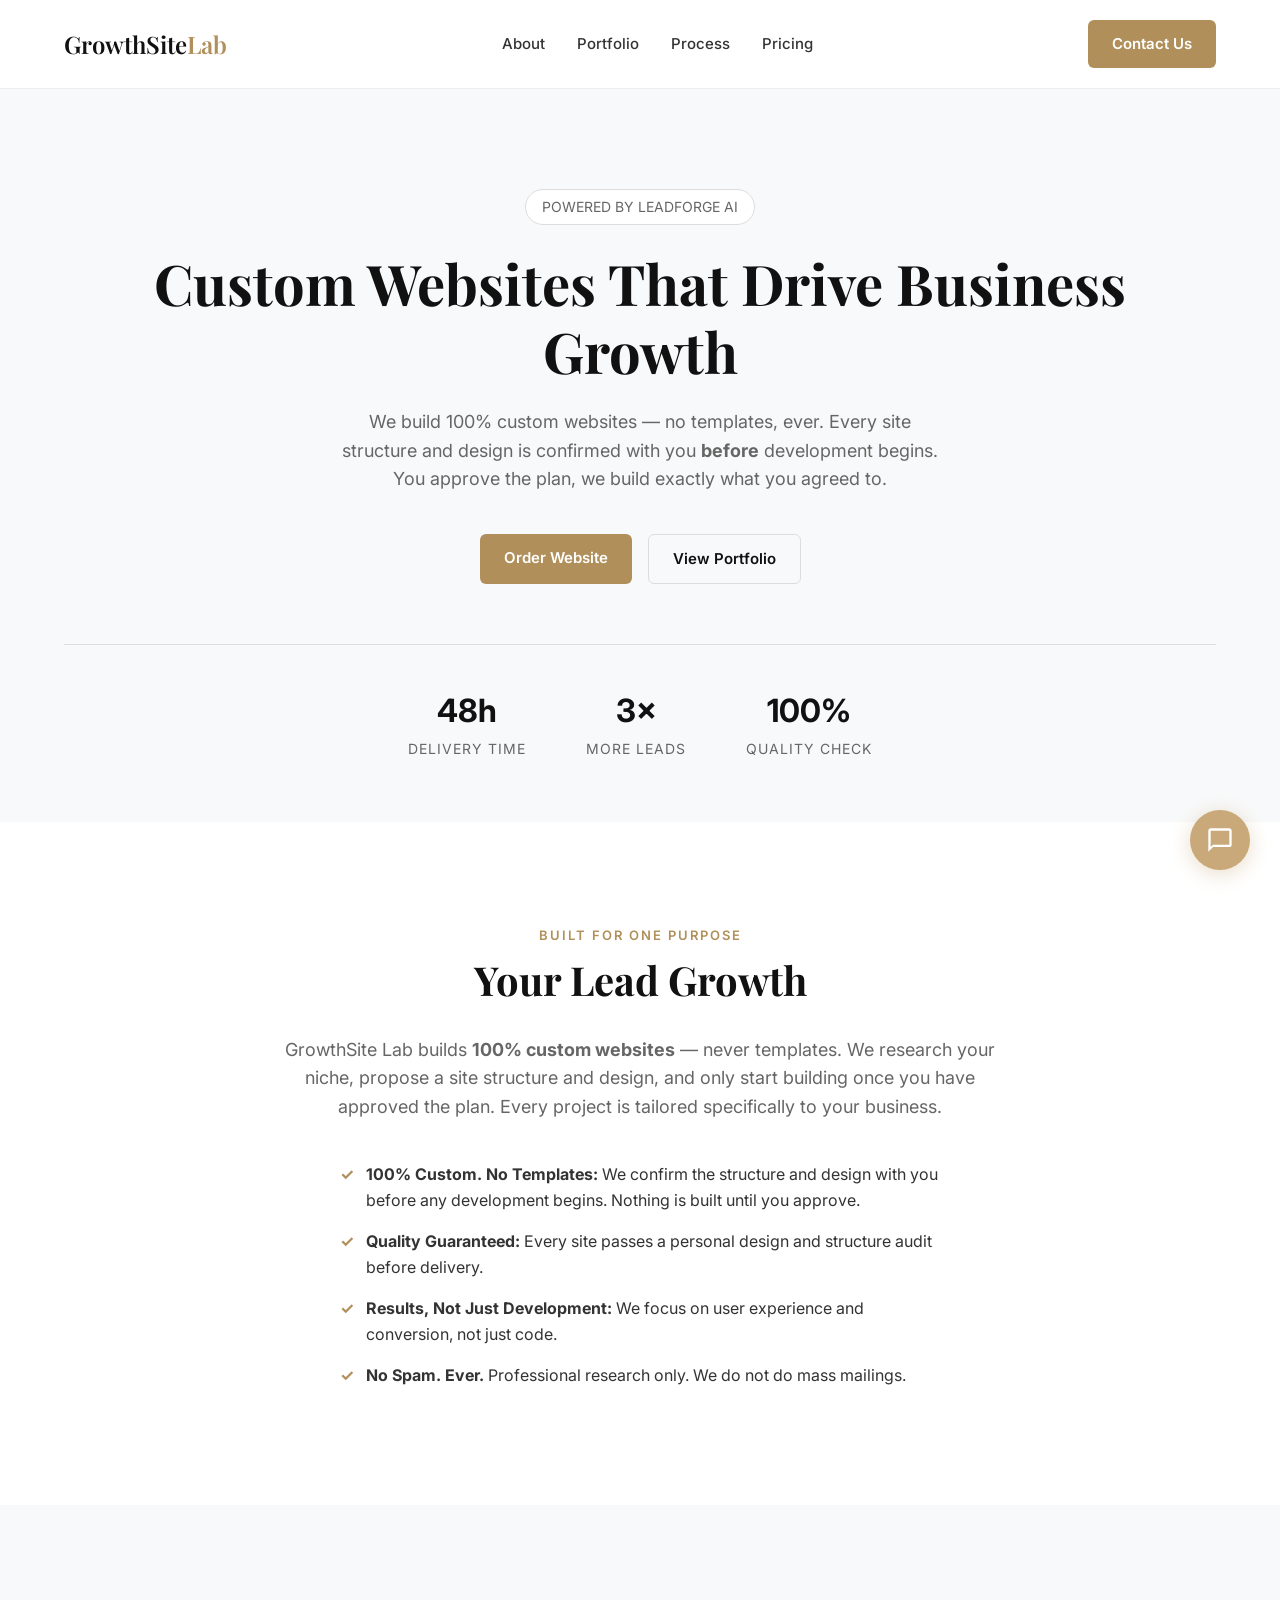
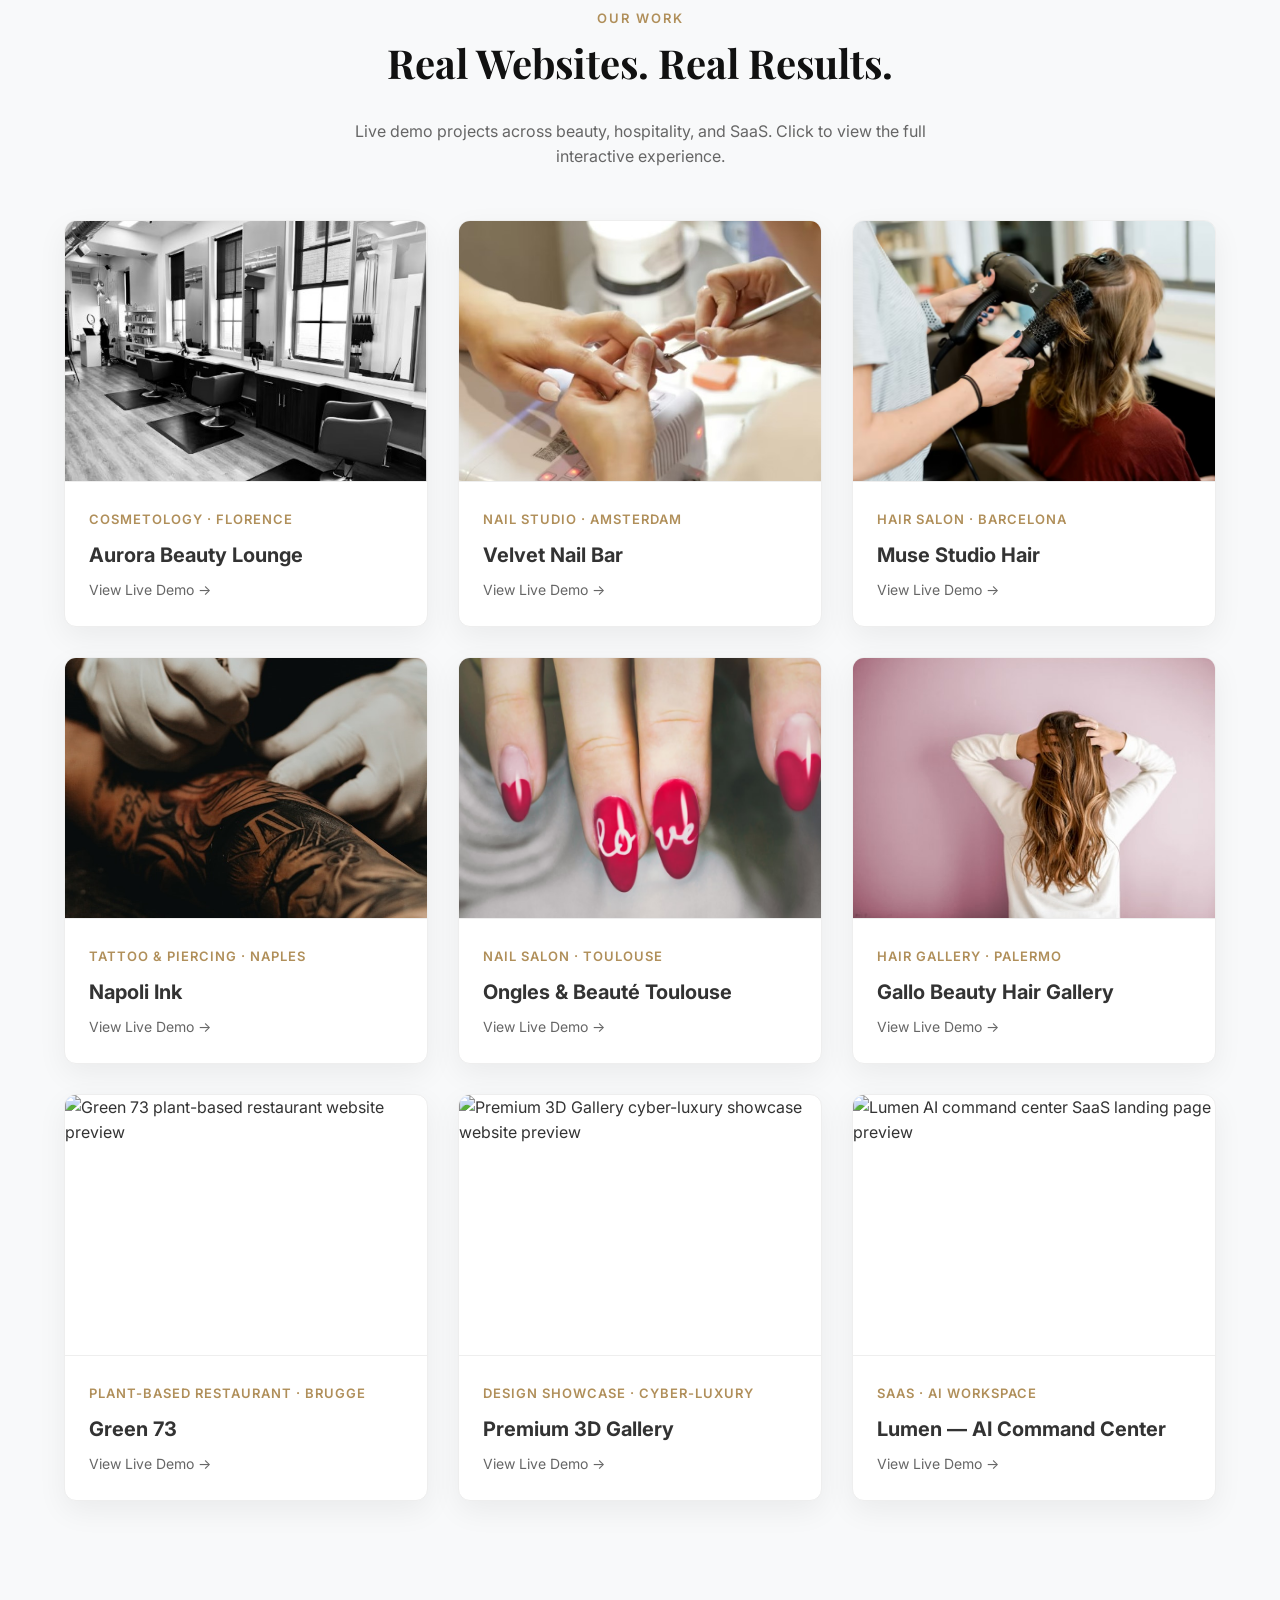
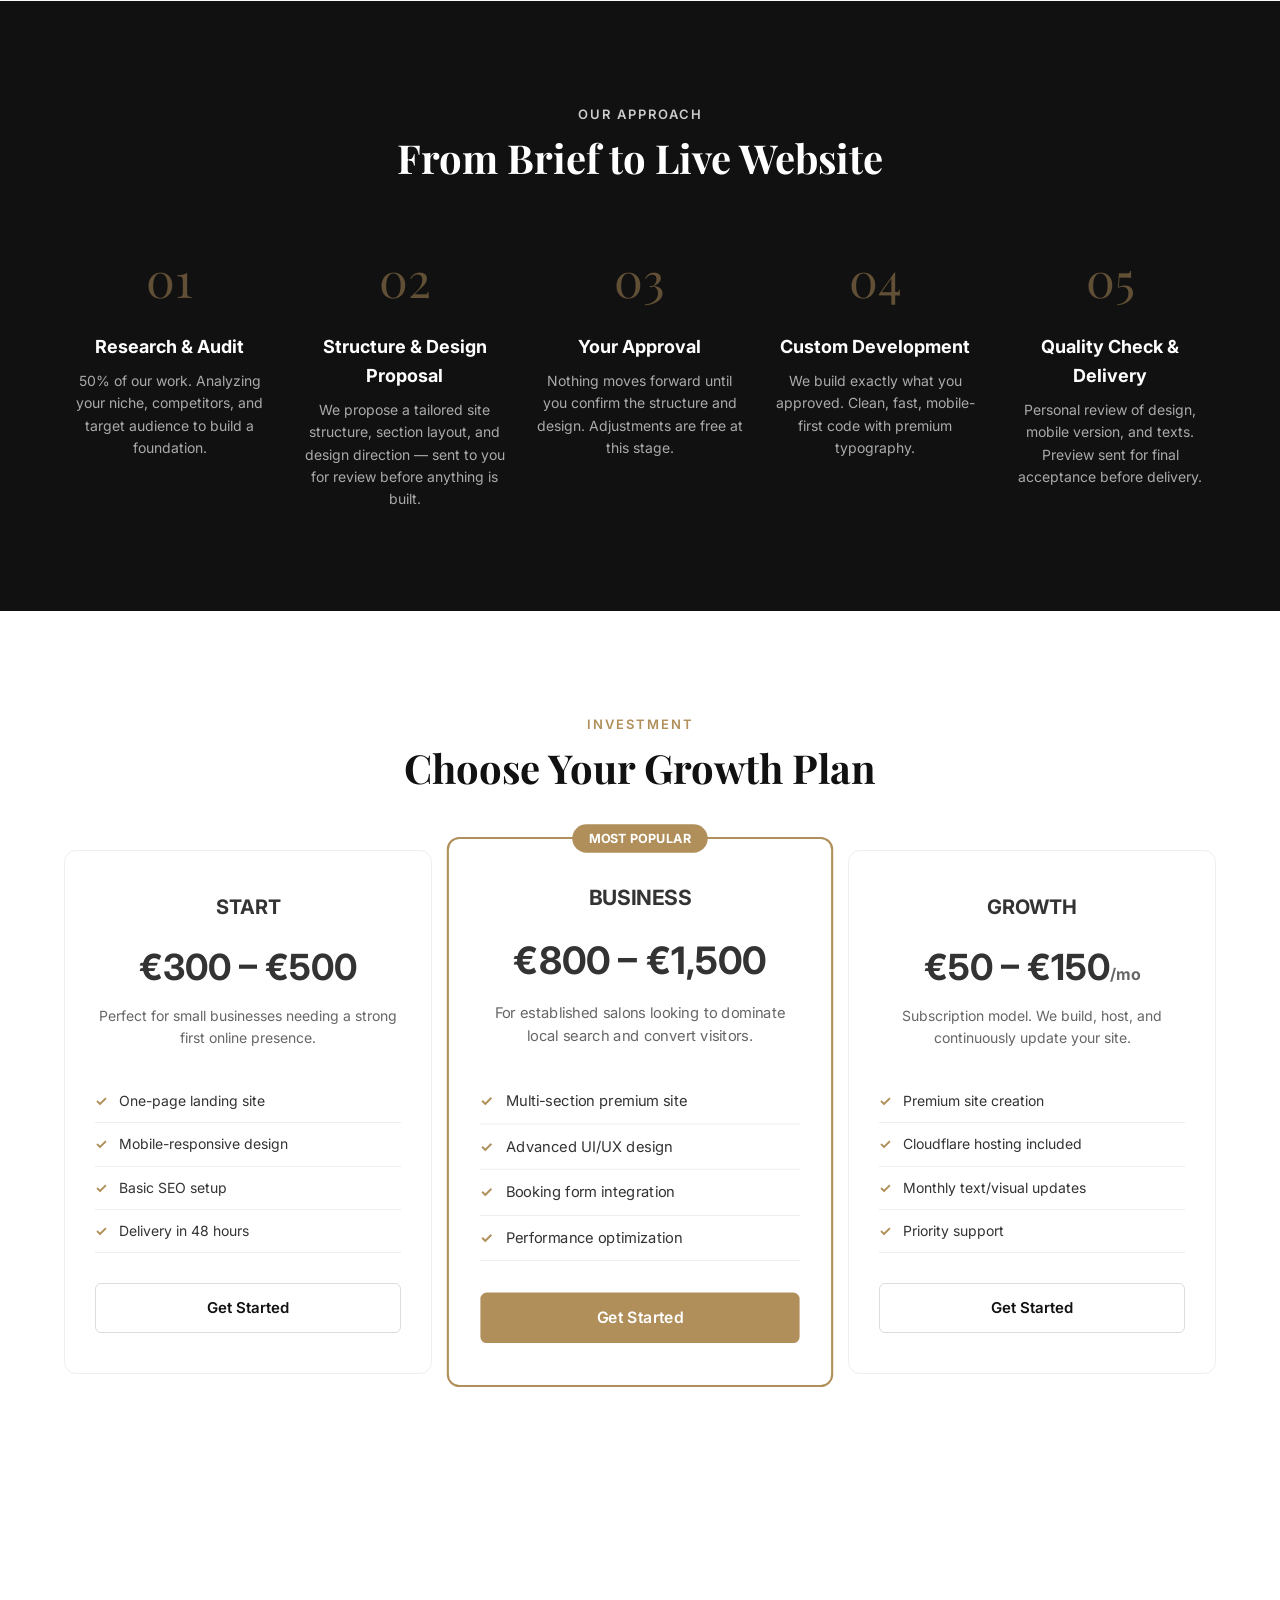
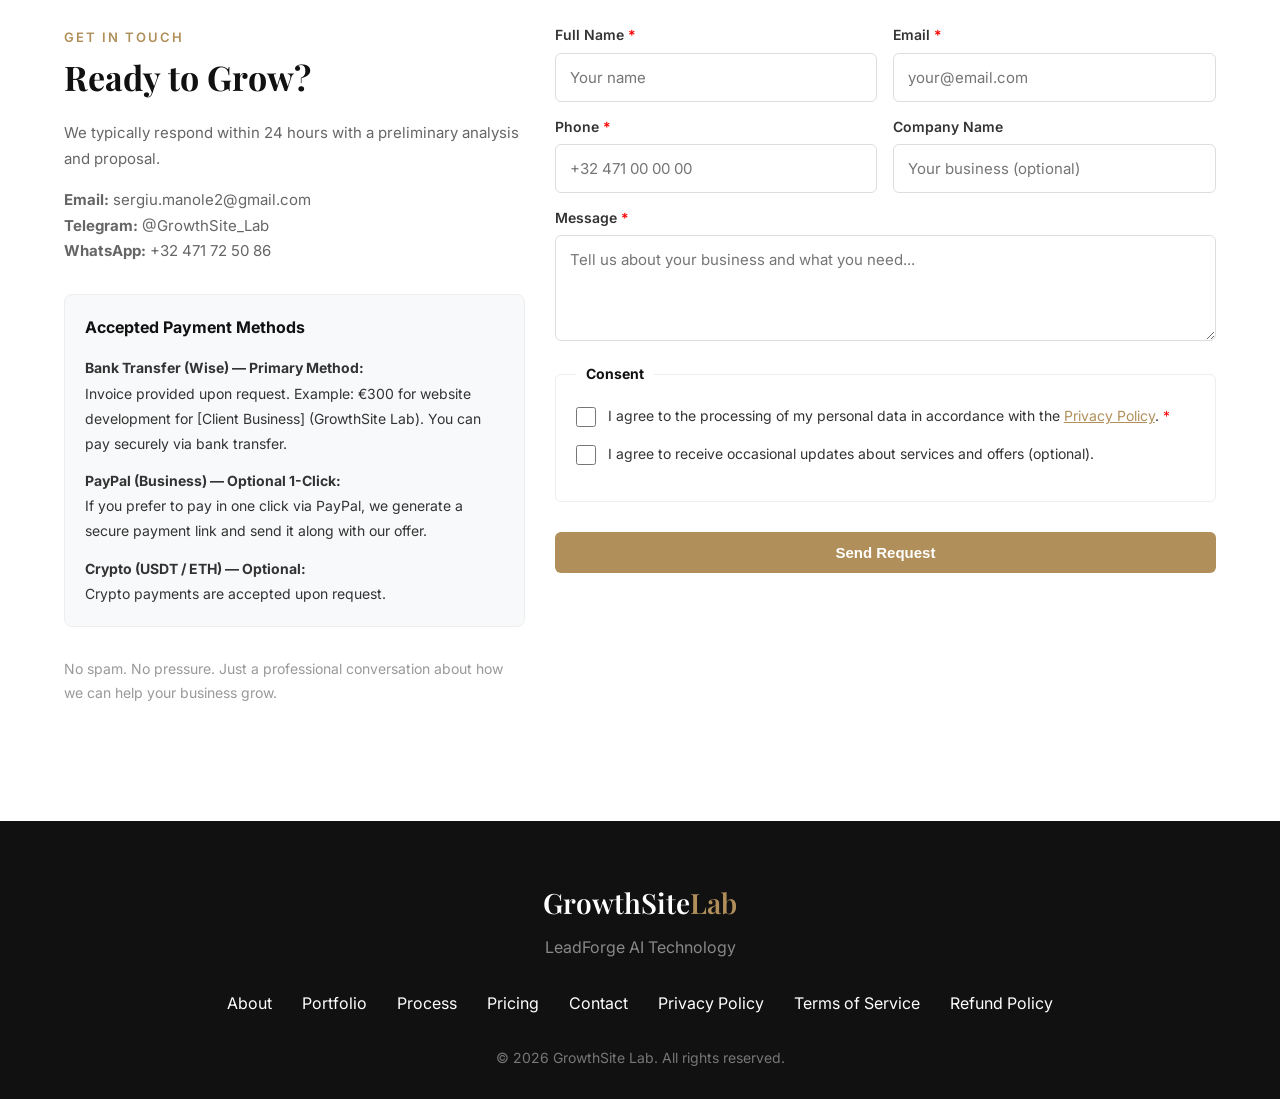
==== commit f63a03ad: "Add 3 portfolio cards: Green 73, Premium 3D Gallery, Lumen SaaS" ====
--- a/index.html
+++ b/index.html
@@ -237,7 +237,7 @@
                 <div style="text-align: center;">
                     <span class="section-label">Our Work</span>
                     <h2 class="section-title">Real Websites. Real Results.</h2>
-                    <p style="color: var(--text-muted); max-width: 600px; margin: 0 auto;">Live demo projects created for the beauty niche. Click to view the full interactive experience.</p>
+                    <p style="color: var(--text-muted); max-width: 600px; margin: 0 auto;">Live demo projects across beauty, hospitality, and SaaS. Click to view the full interactive experience.</p>
                 </div>
                 <div class="portfolio-grid">
                     <a href="https://aurora-beauty-lounge.risesitelab.com/" target="_blank" rel="noopener noreferrer" class="portfolio-card">
@@ -288,6 +288,30 @@
                             <span class="portfolio-card__link">View Live Demo →</span>
                         </div>
                     </a>
+                    <a href="https://green-73.risesitelab.com/" target="_blank" rel="noopener noreferrer" class="portfolio-card">
+                        <img src="images/7_Green73.jpg" alt="Green 73 plant-based restaurant website preview" class="portfolio-card__img" loading="lazy">
+                        <div class="portfolio-card__content">
+                            <span class="portfolio-card__tag">Plant-Based Restaurant · Brugge</span>
+                            <h3 class="portfolio-card__name">Green 73</h3>
+                            <span class="portfolio-card__link">View Live Demo →</span>
+                        </div>
+                    </a>
+                    <a href="https://premium-3d.risesitelab.com/" target="_blank" rel="noopener noreferrer" class="portfolio-card">
+                        <img src="images/8_Premium3D.jpg" alt="Premium 3D Gallery cyber-luxury showcase website preview" class="portfolio-card__img" loading="lazy">
+                        <div class="portfolio-card__content">
+                            <span class="portfolio-card__tag">Design Showcase · Cyber-Luxury</span>
+                            <h3 class="portfolio-card__name">Premium 3D Gallery</h3>
+                            <span class="portfolio-card__link">View Live Demo →</span>
+                        </div>
+                    </a>
+                    <a href="https://lumen.risesitelab.com/" target="_blank" rel="noopener noreferrer" class="portfolio-card">
+                        <img src="images/9_Lumen.jpg" alt="Lumen AI command center SaaS landing page preview" class="portfolio-card__img" loading="lazy">
+                        <div class="portfolio-card__content">
+                            <span class="portfolio-card__tag">SaaS · AI Workspace</span>
+                            <h3 class="portfolio-card__name">Lumen — AI Command Center</h3>
+                            <span class="portfolio-card__link">View Live Demo →</span>
+                        </div>
+                    </a>
                 </div>
             </div>
         </section>
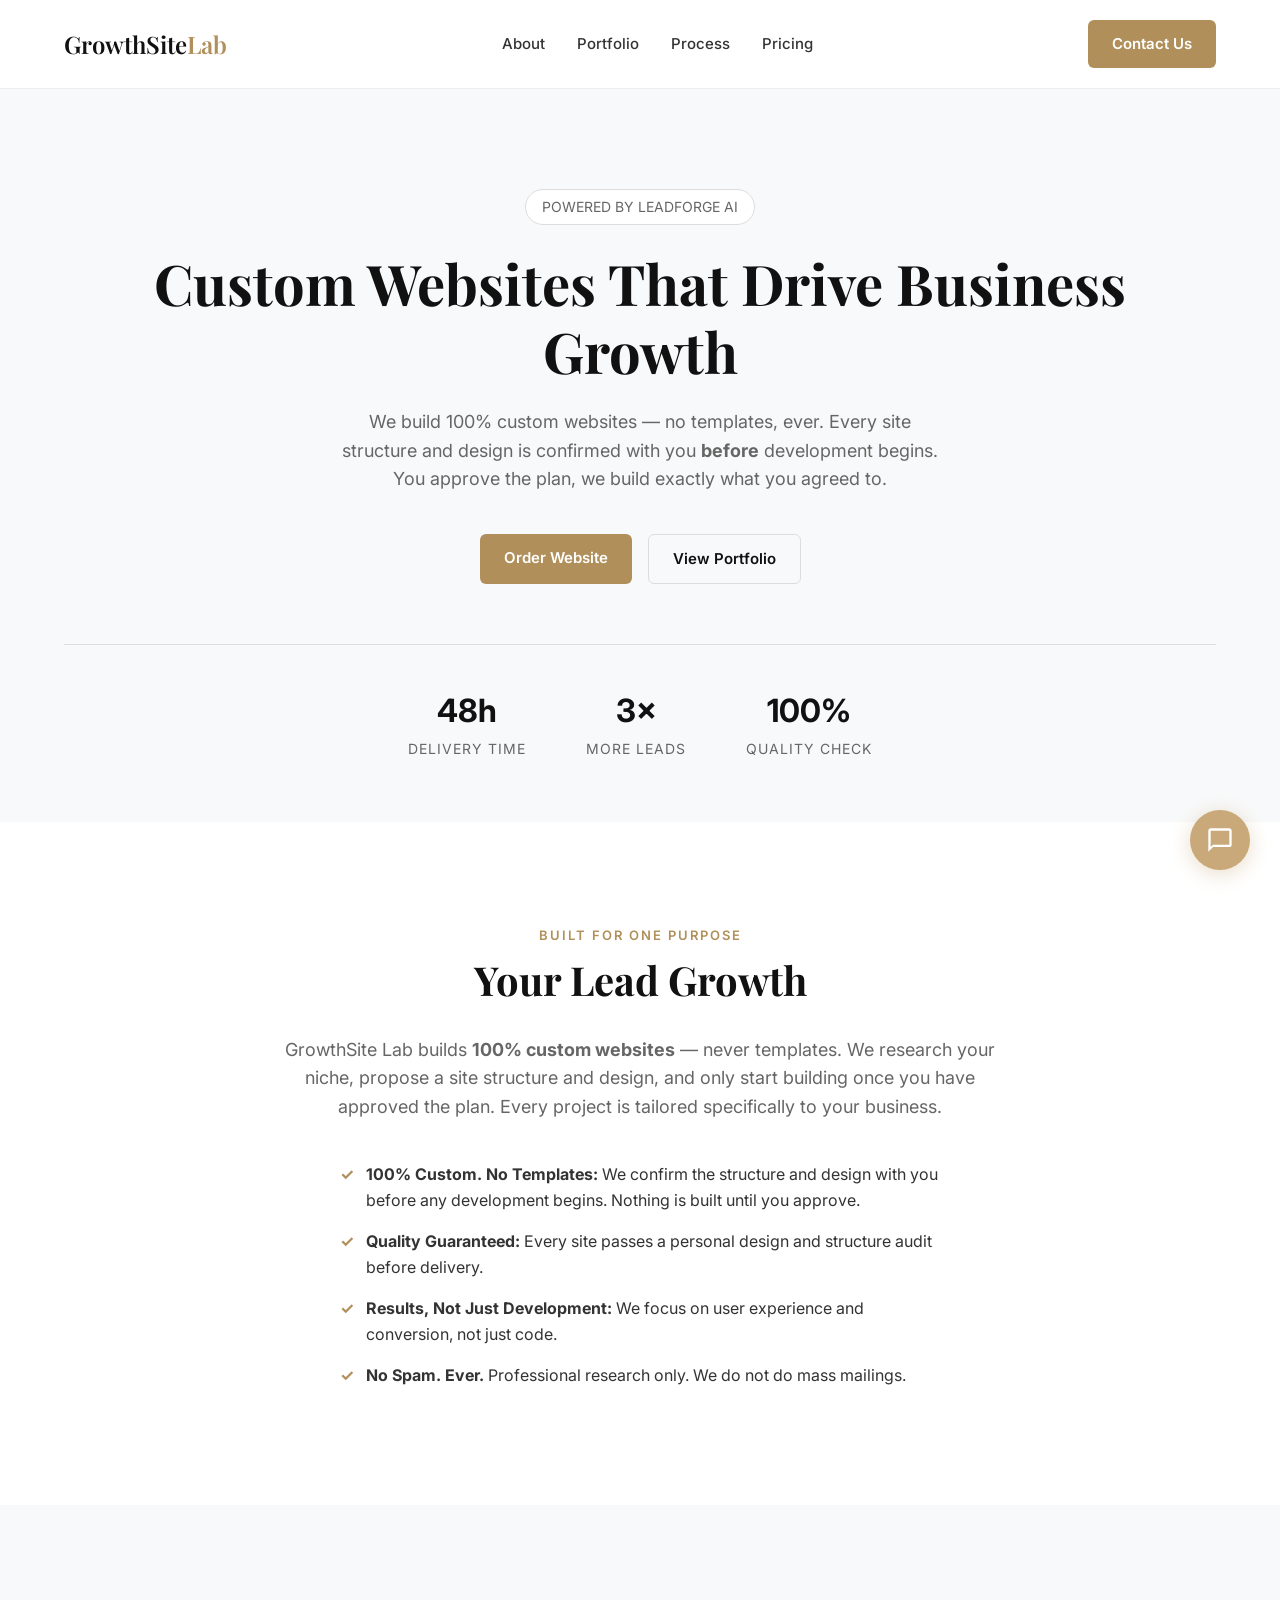
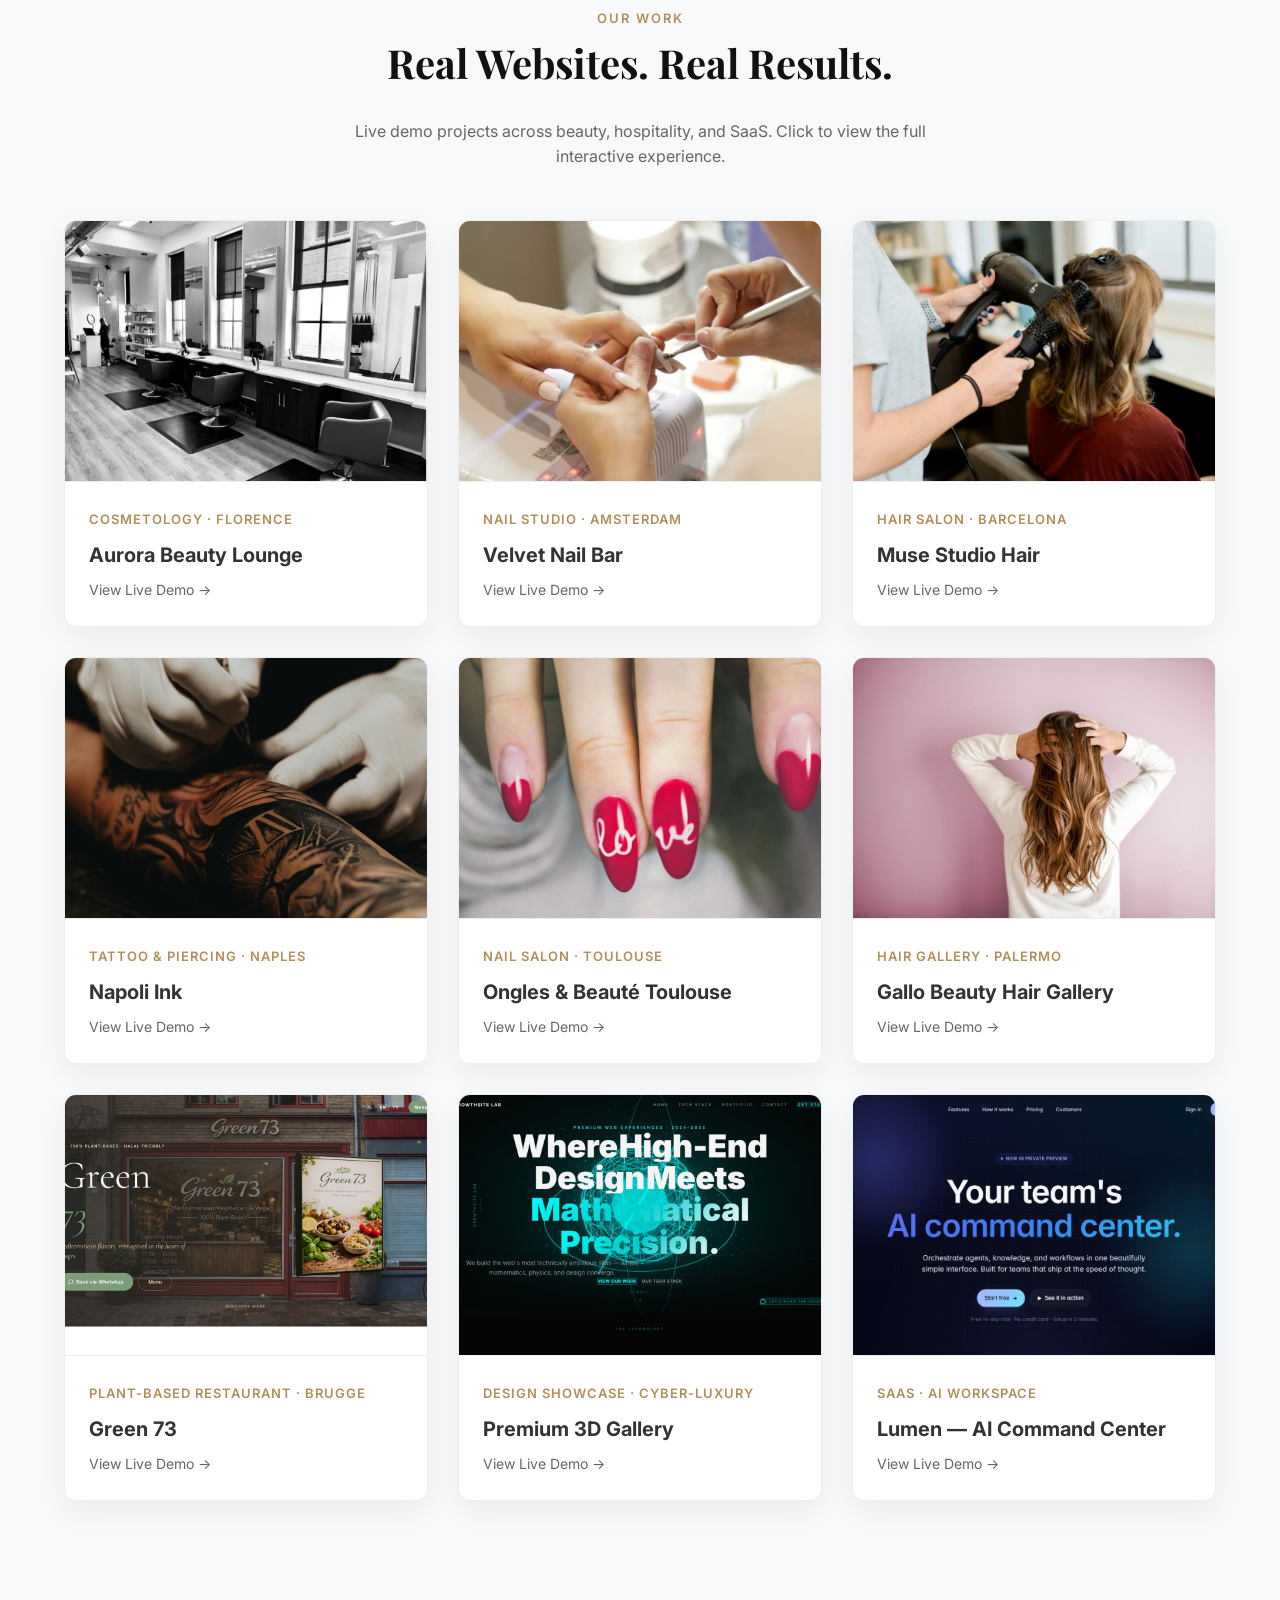
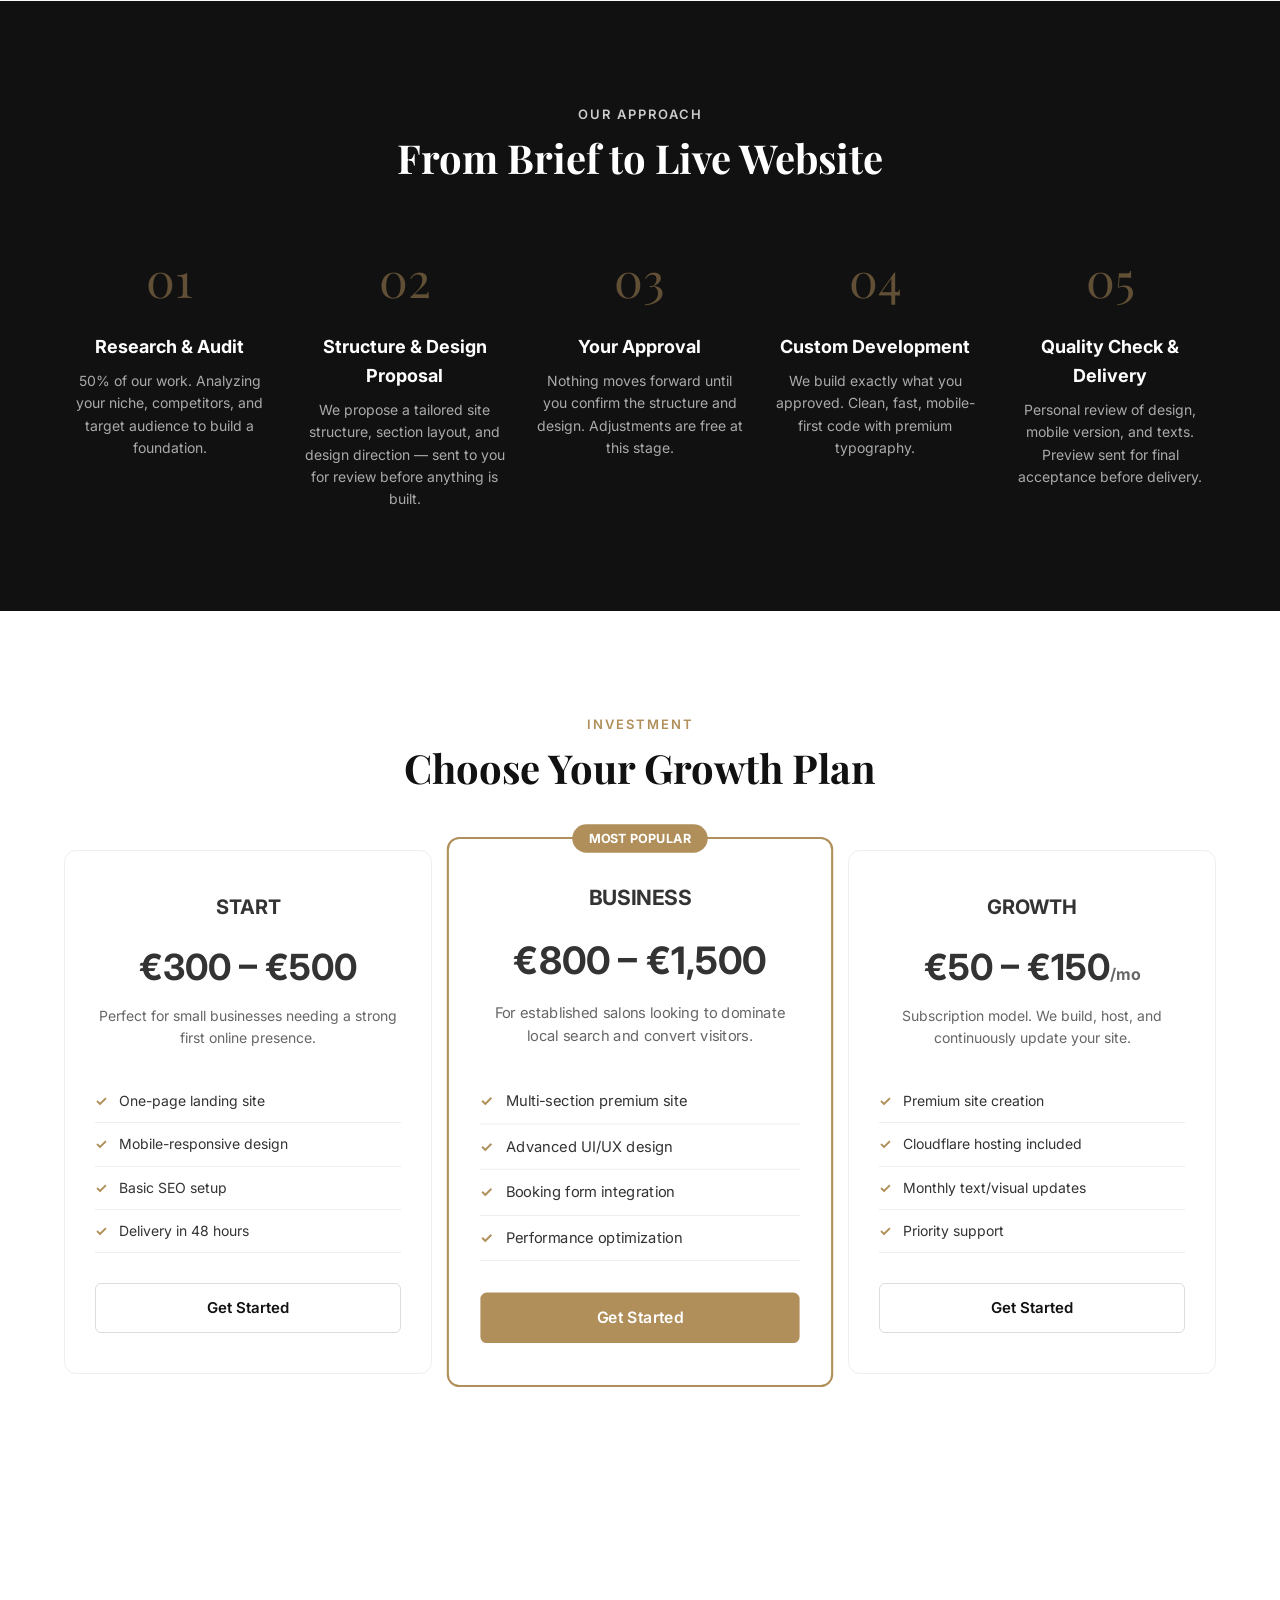
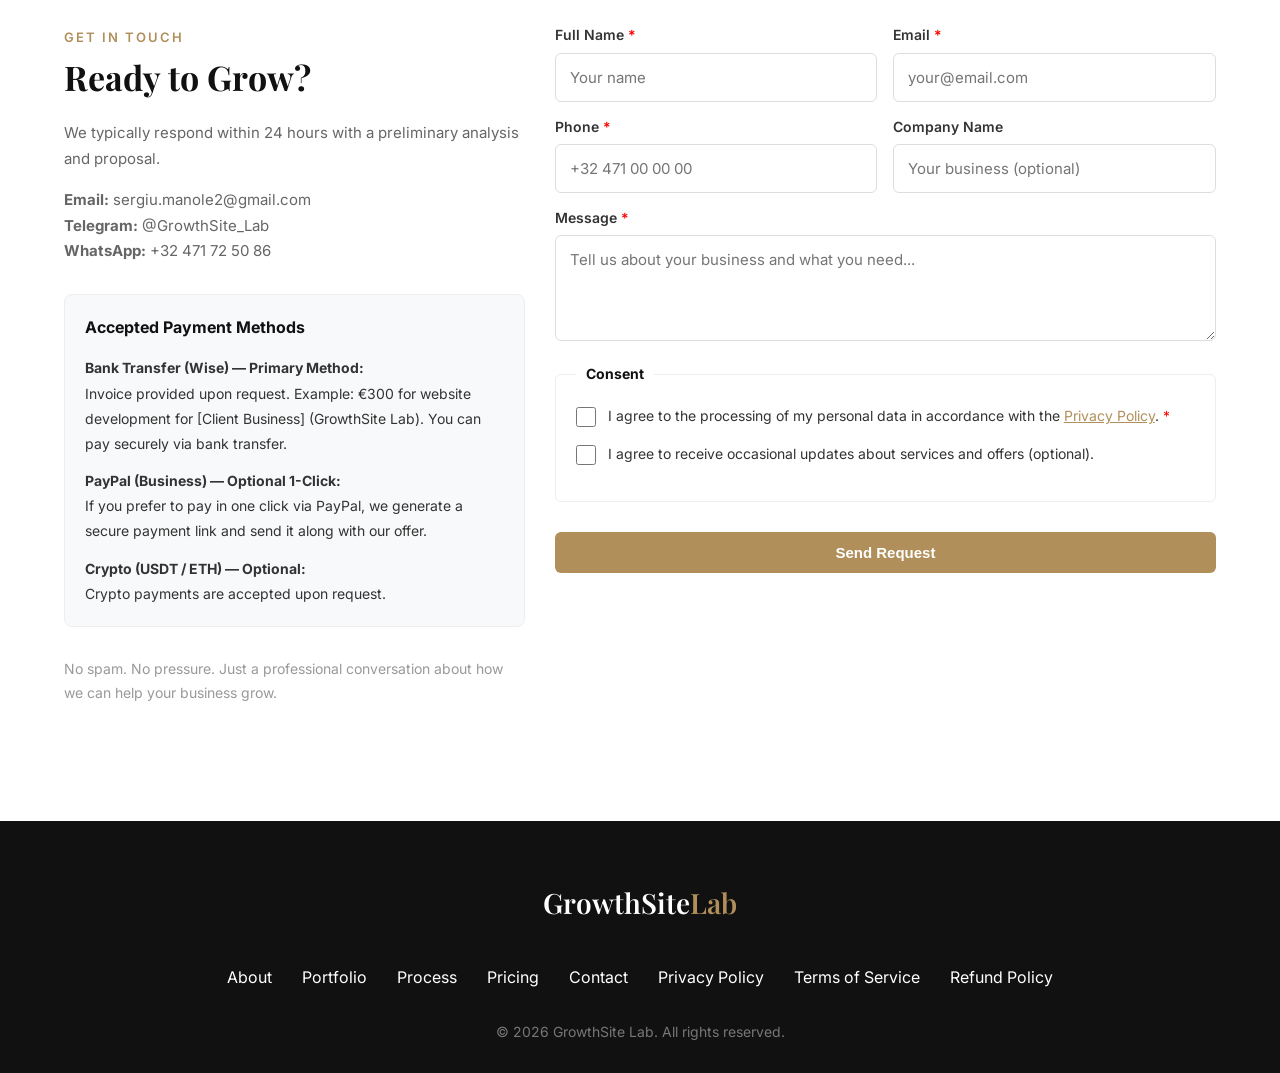
==== commit 5da72807: "Update index.html" ====
--- a/index.html
+++ b/index.html
@@ -506,7 +506,7 @@
     <footer class="footer">
         <div class="container">
             <a href="#" class="logo" style="font-size: 28px; display: inline-block; margin-bottom: 10px;">GrowthSite<span>Lab</span></a>
-            <p style="color: #888; margin-bottom: 30px;">LeadForge AI Technology</p>
+            <p style="color: #888; margin-bottom: 30px;"></p>
             <ul class="footer__nav">
                 <li><a href="#about">About</a></li>
                 <li><a href="#portfolio">Portfolio</a></li>
@@ -943,4 +943,4 @@
 </script>
 
 </body>
-</html>+</html>
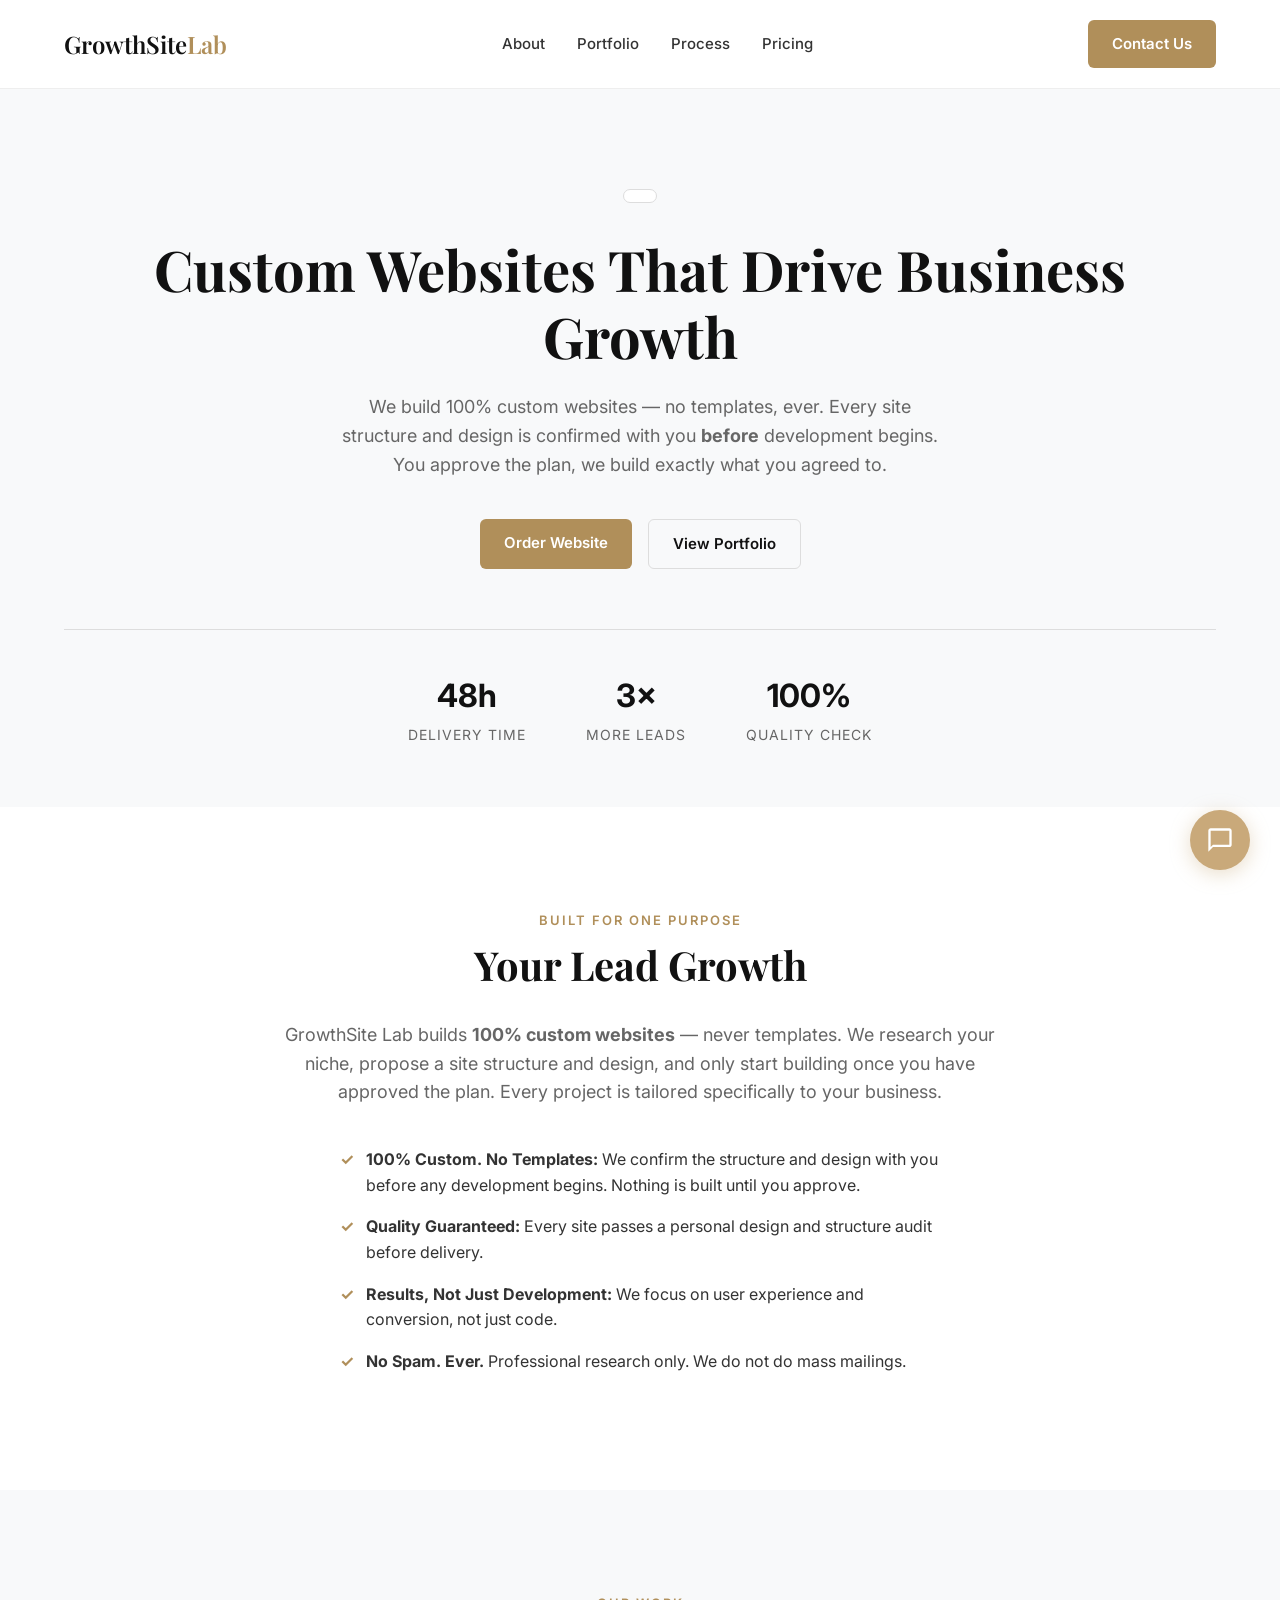
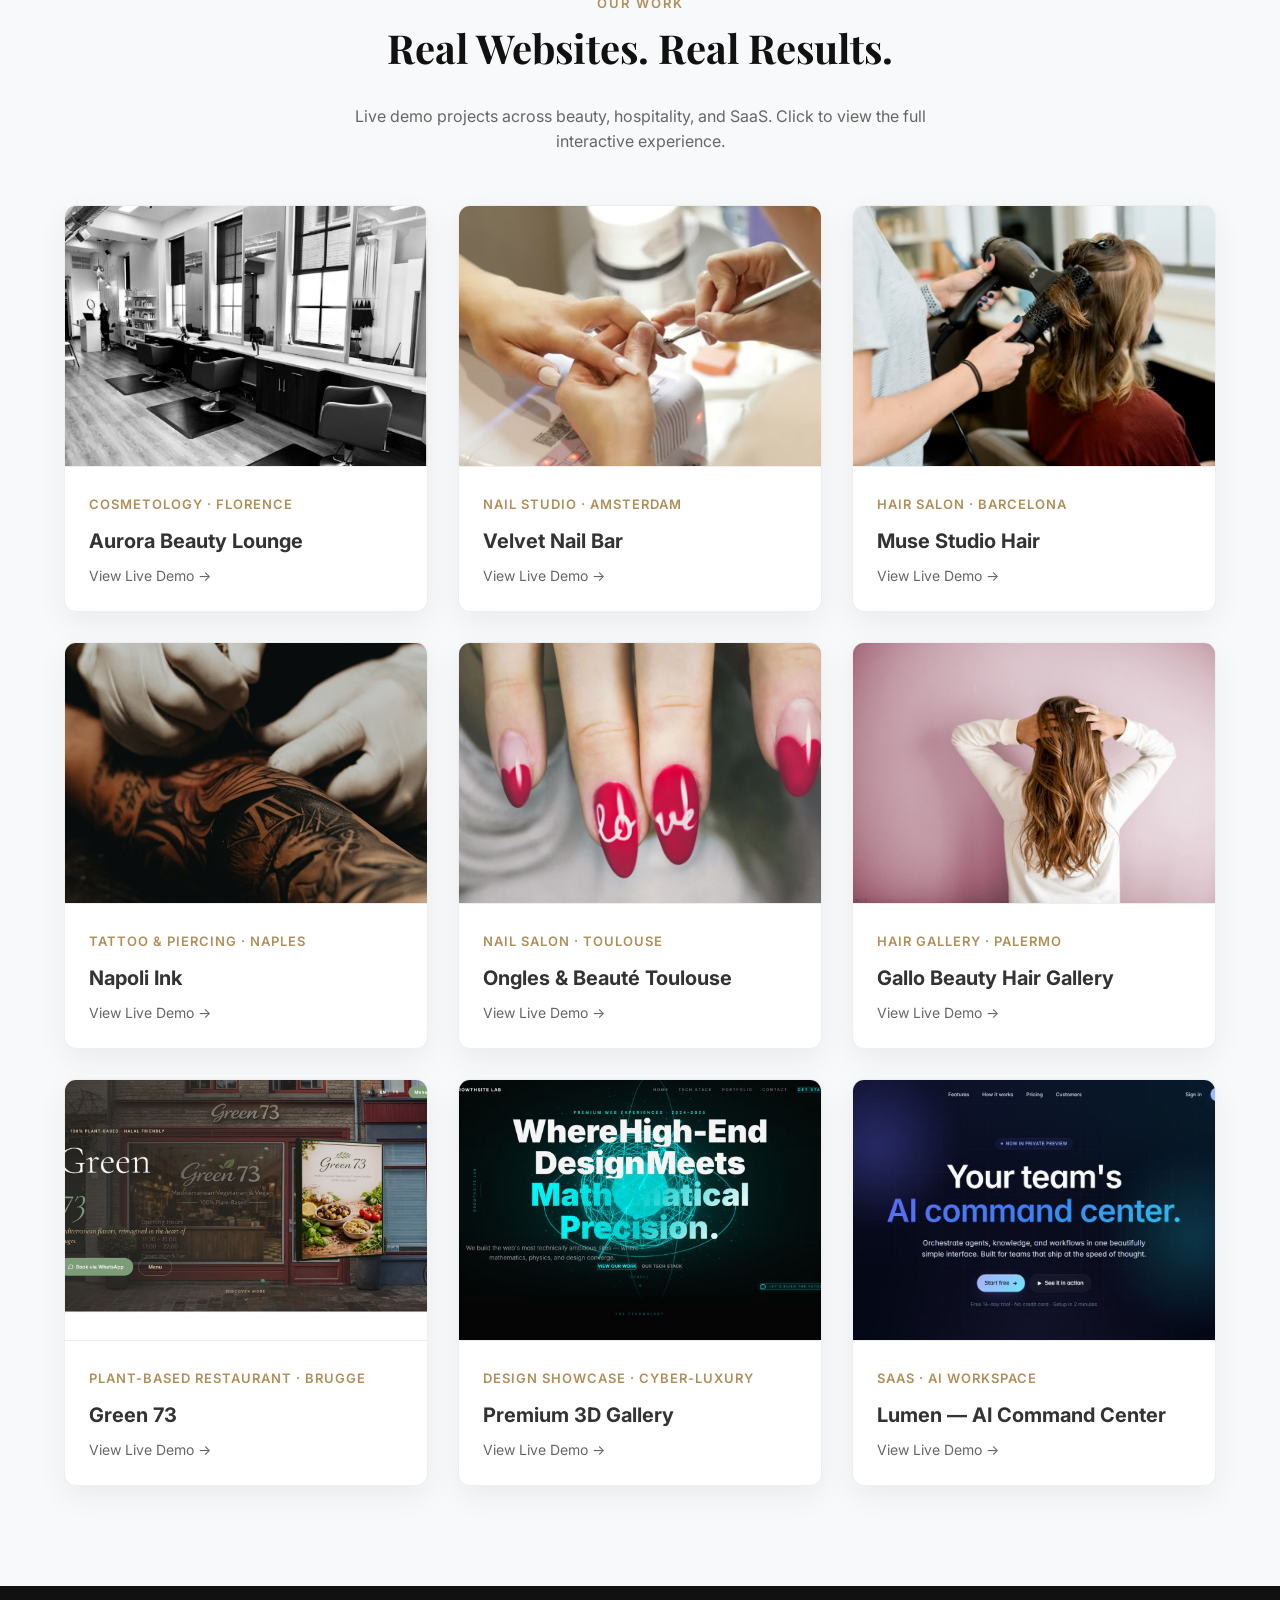
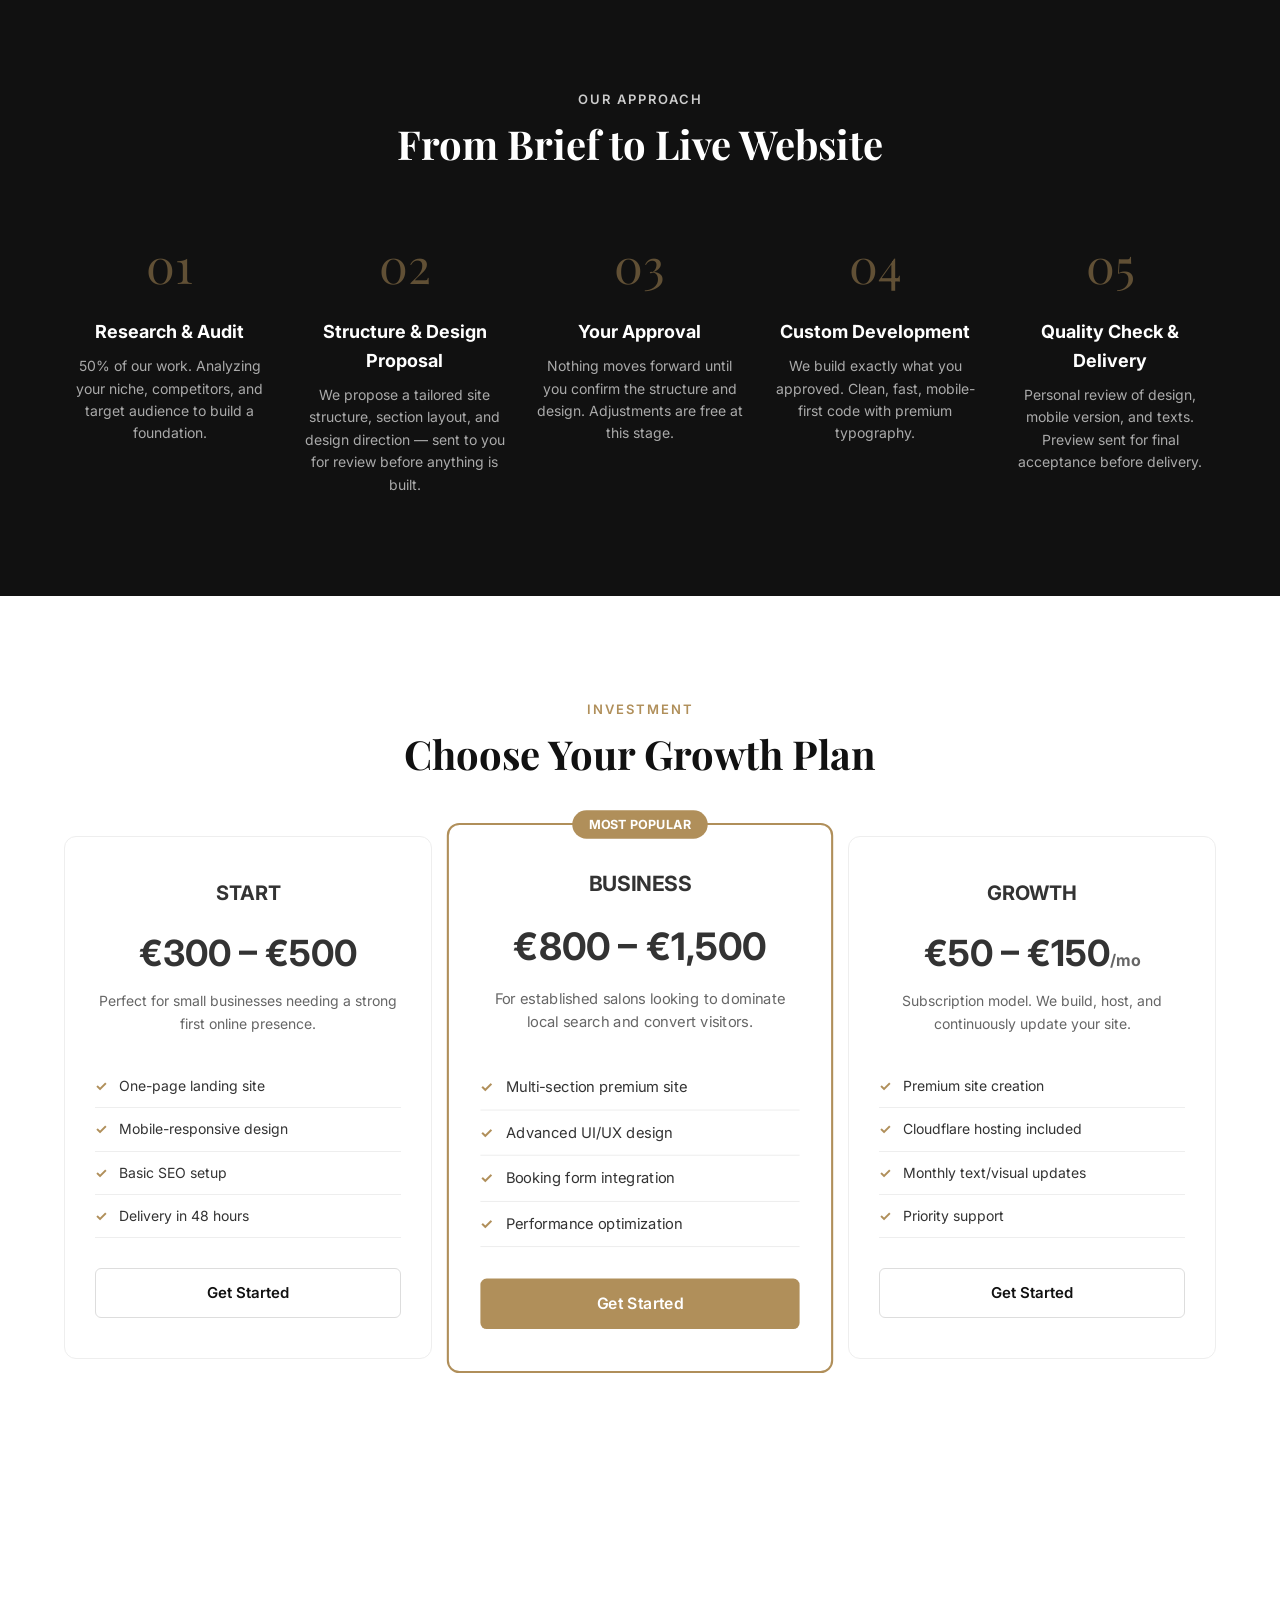
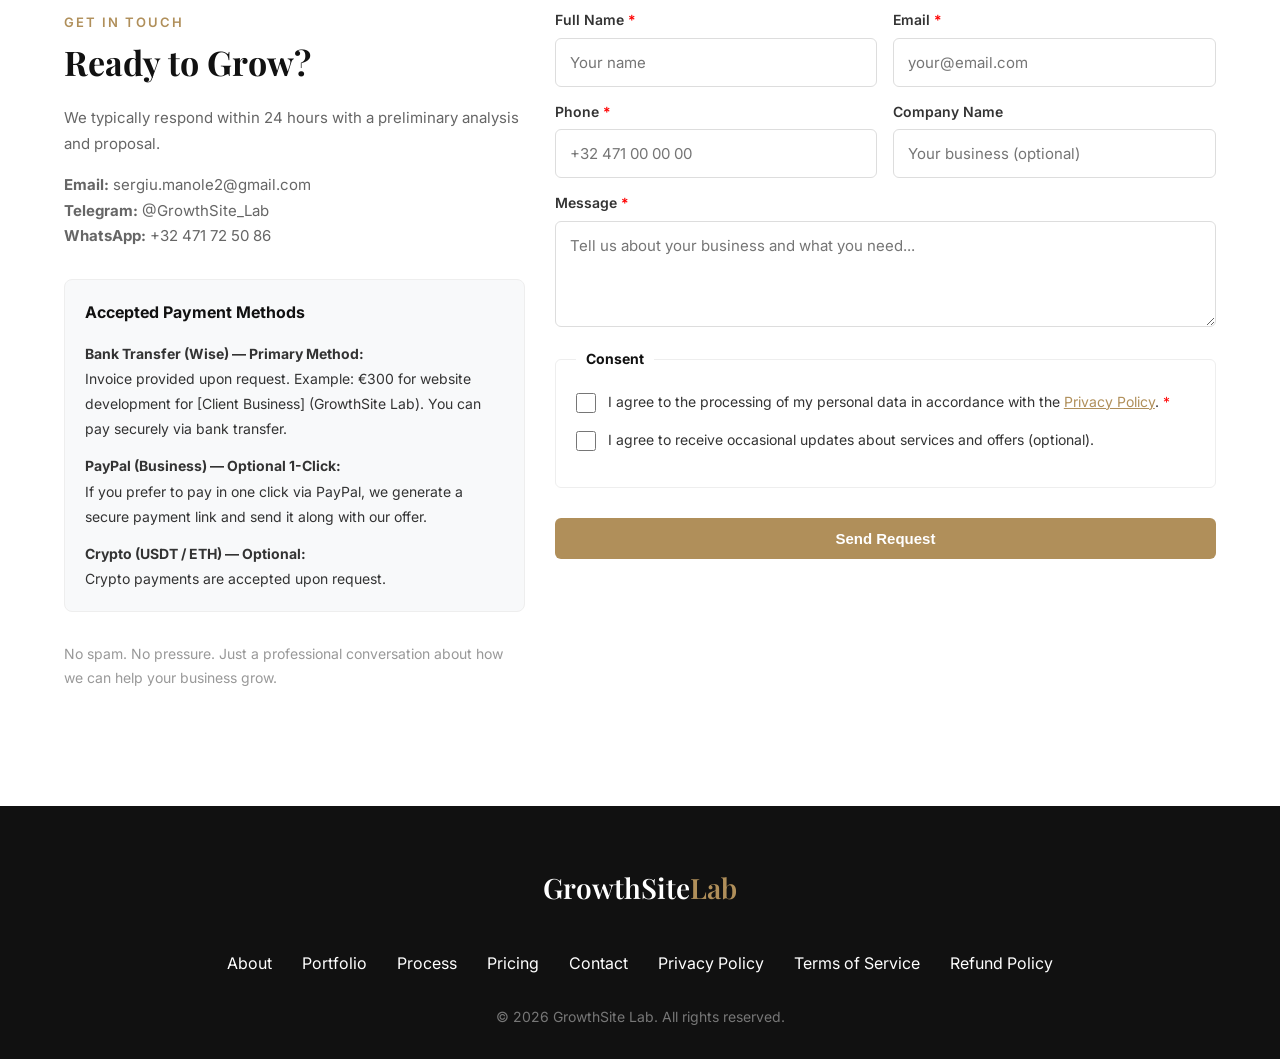
==== commit f8742a58: "Update index.html" ====
--- a/index.html
+++ b/index.html
@@ -178,7 +178,7 @@
         <!-- ===== HERO ===== -->
         <section class="hero">
             <div class="container">
-                <span class="hero__badge">POWERED BY LEADFORGE AI</span>
+                <span class="hero__badge"></span>
                 <h1>Custom Websites That Drive Business Growth</h1>
                 <p>We build 100% custom websites — no templates, ever. Every site structure and design is confirmed with you <strong>before</strong> development begins. You approve the plan, we build exactly what you agreed to.</p>
                 <div class="hero__ctas">
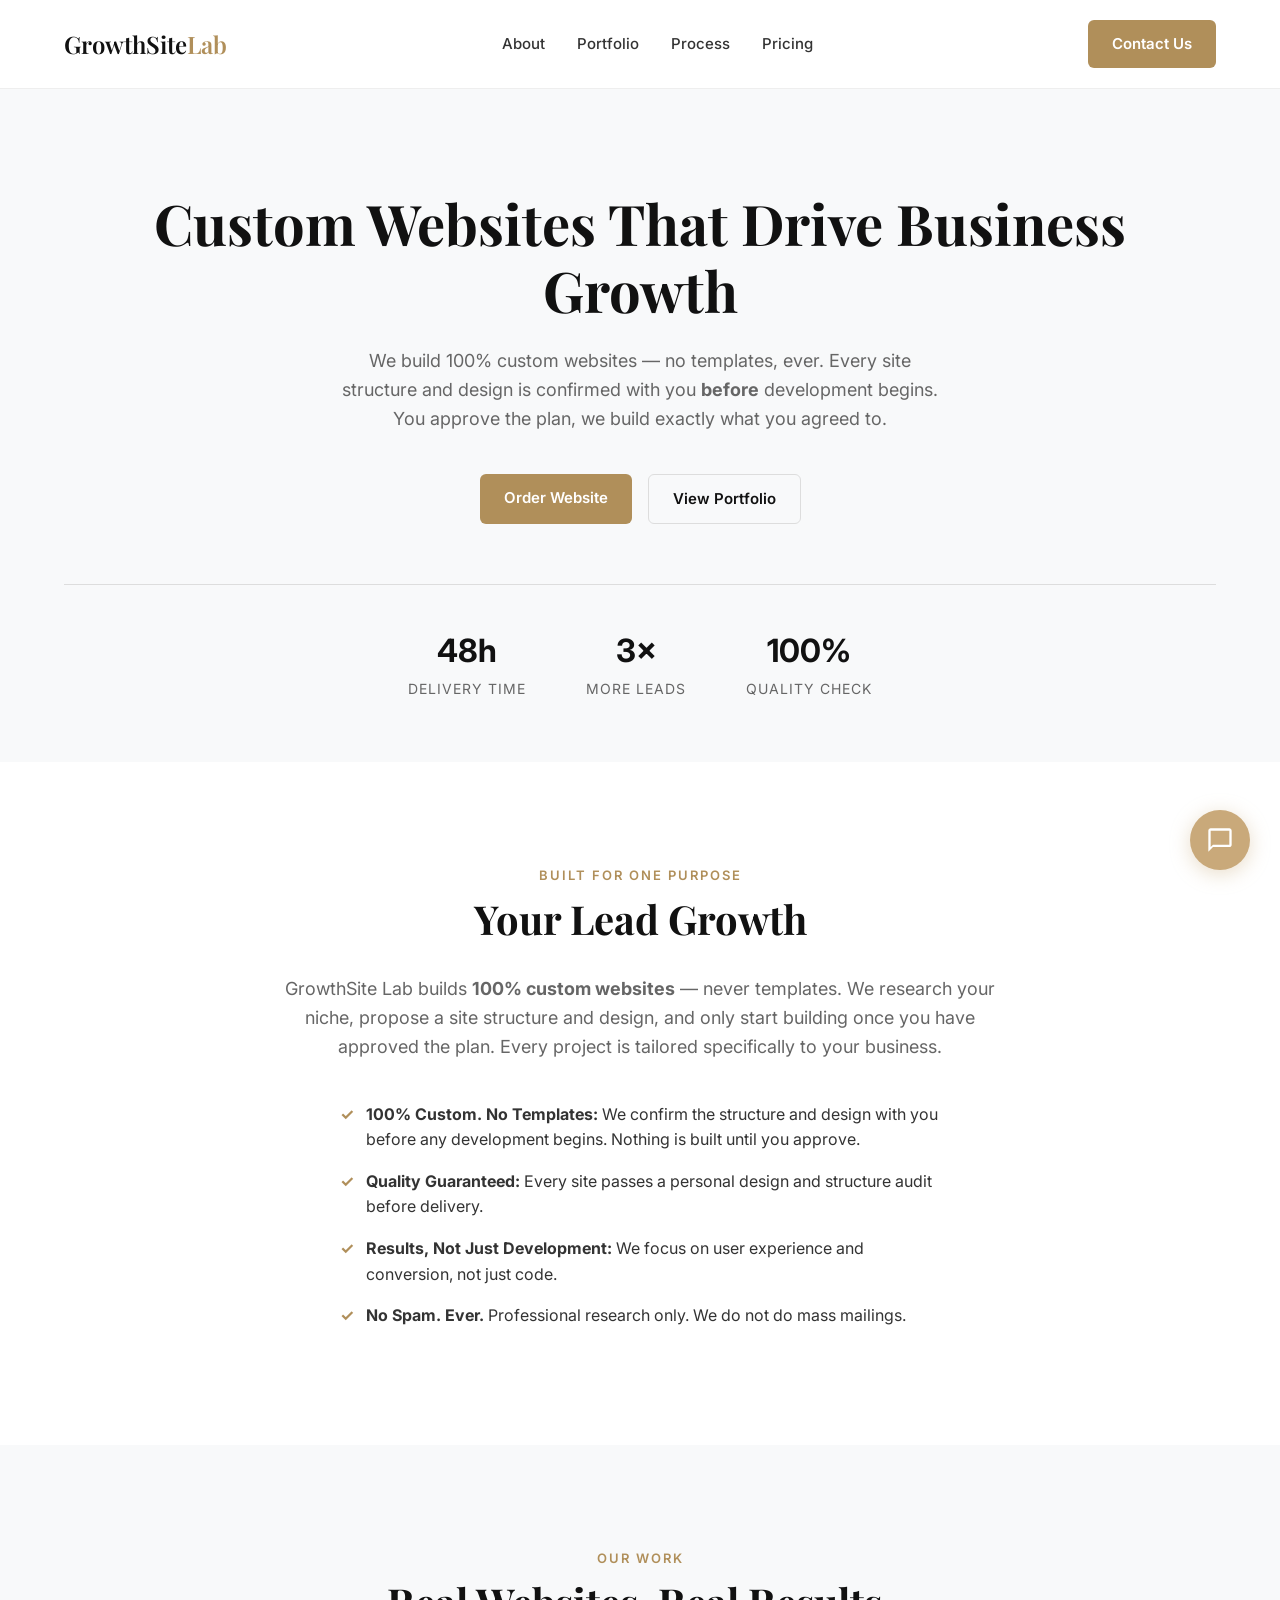
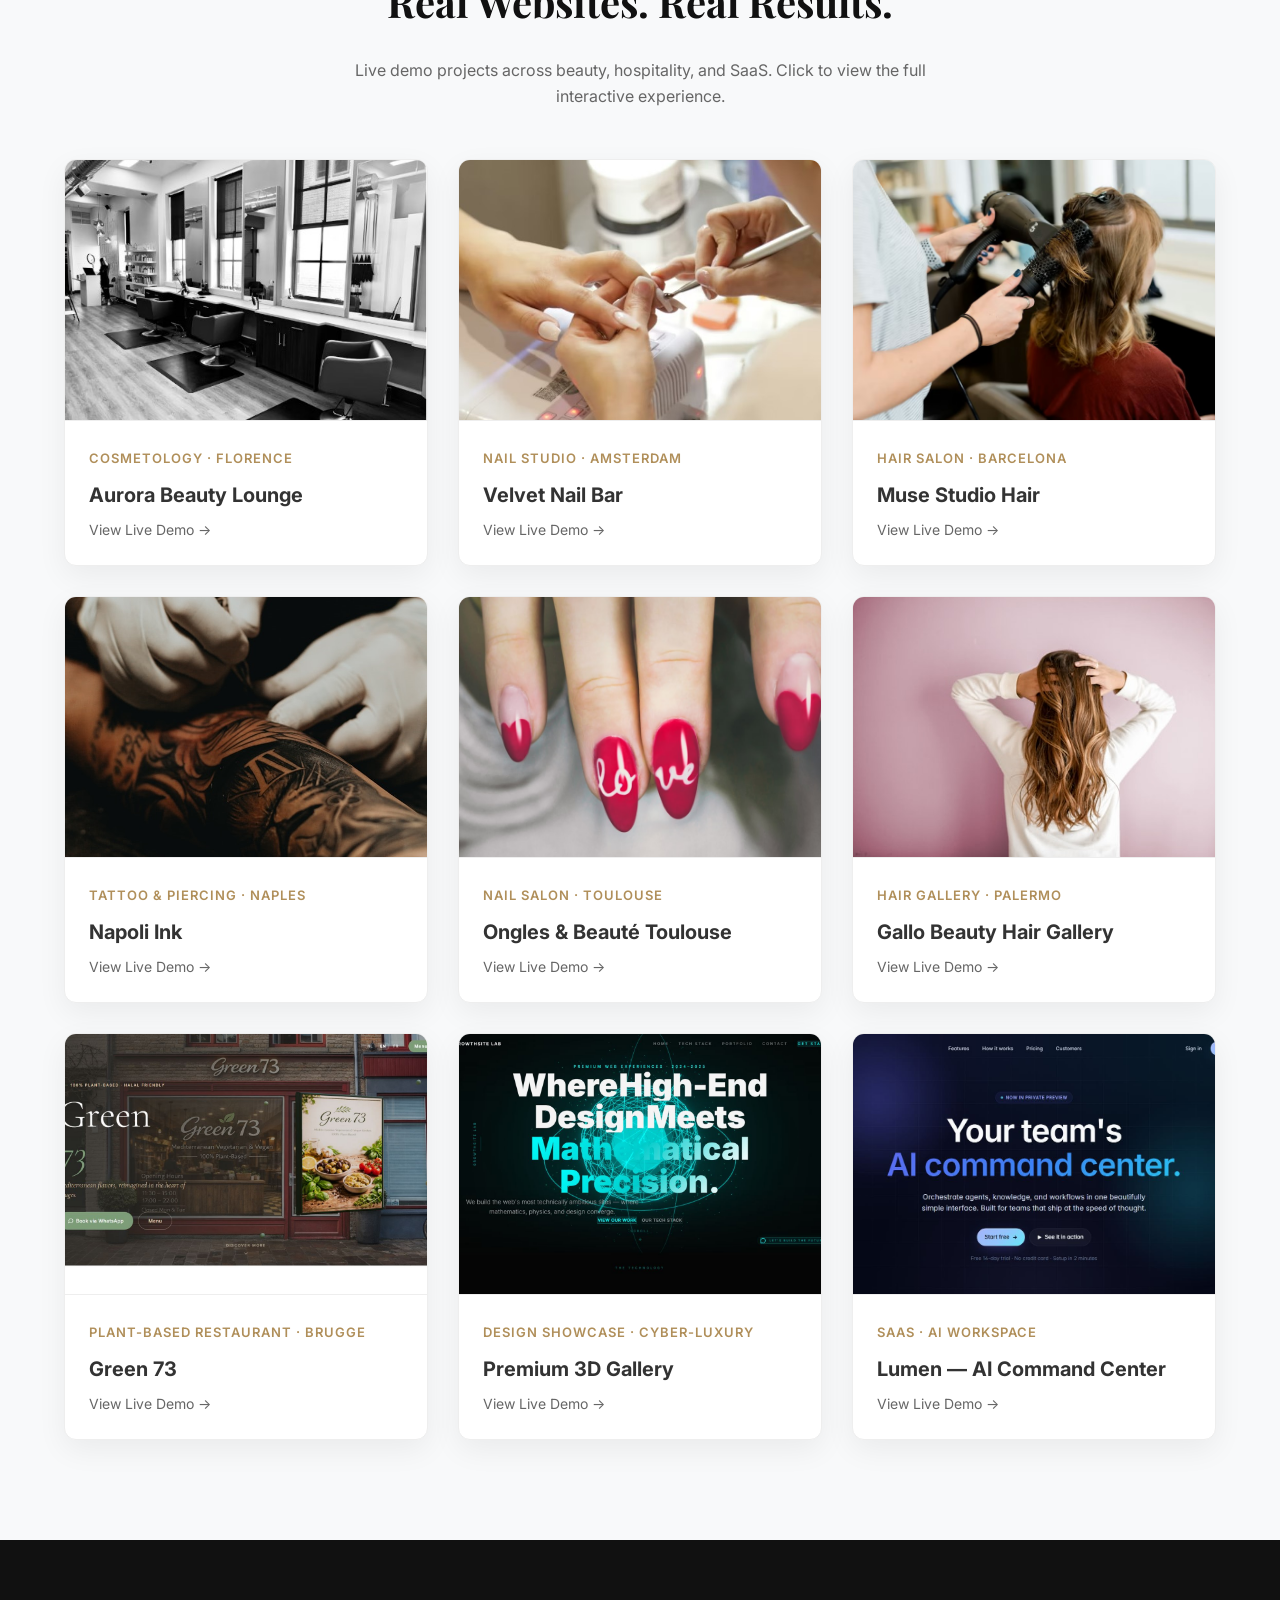
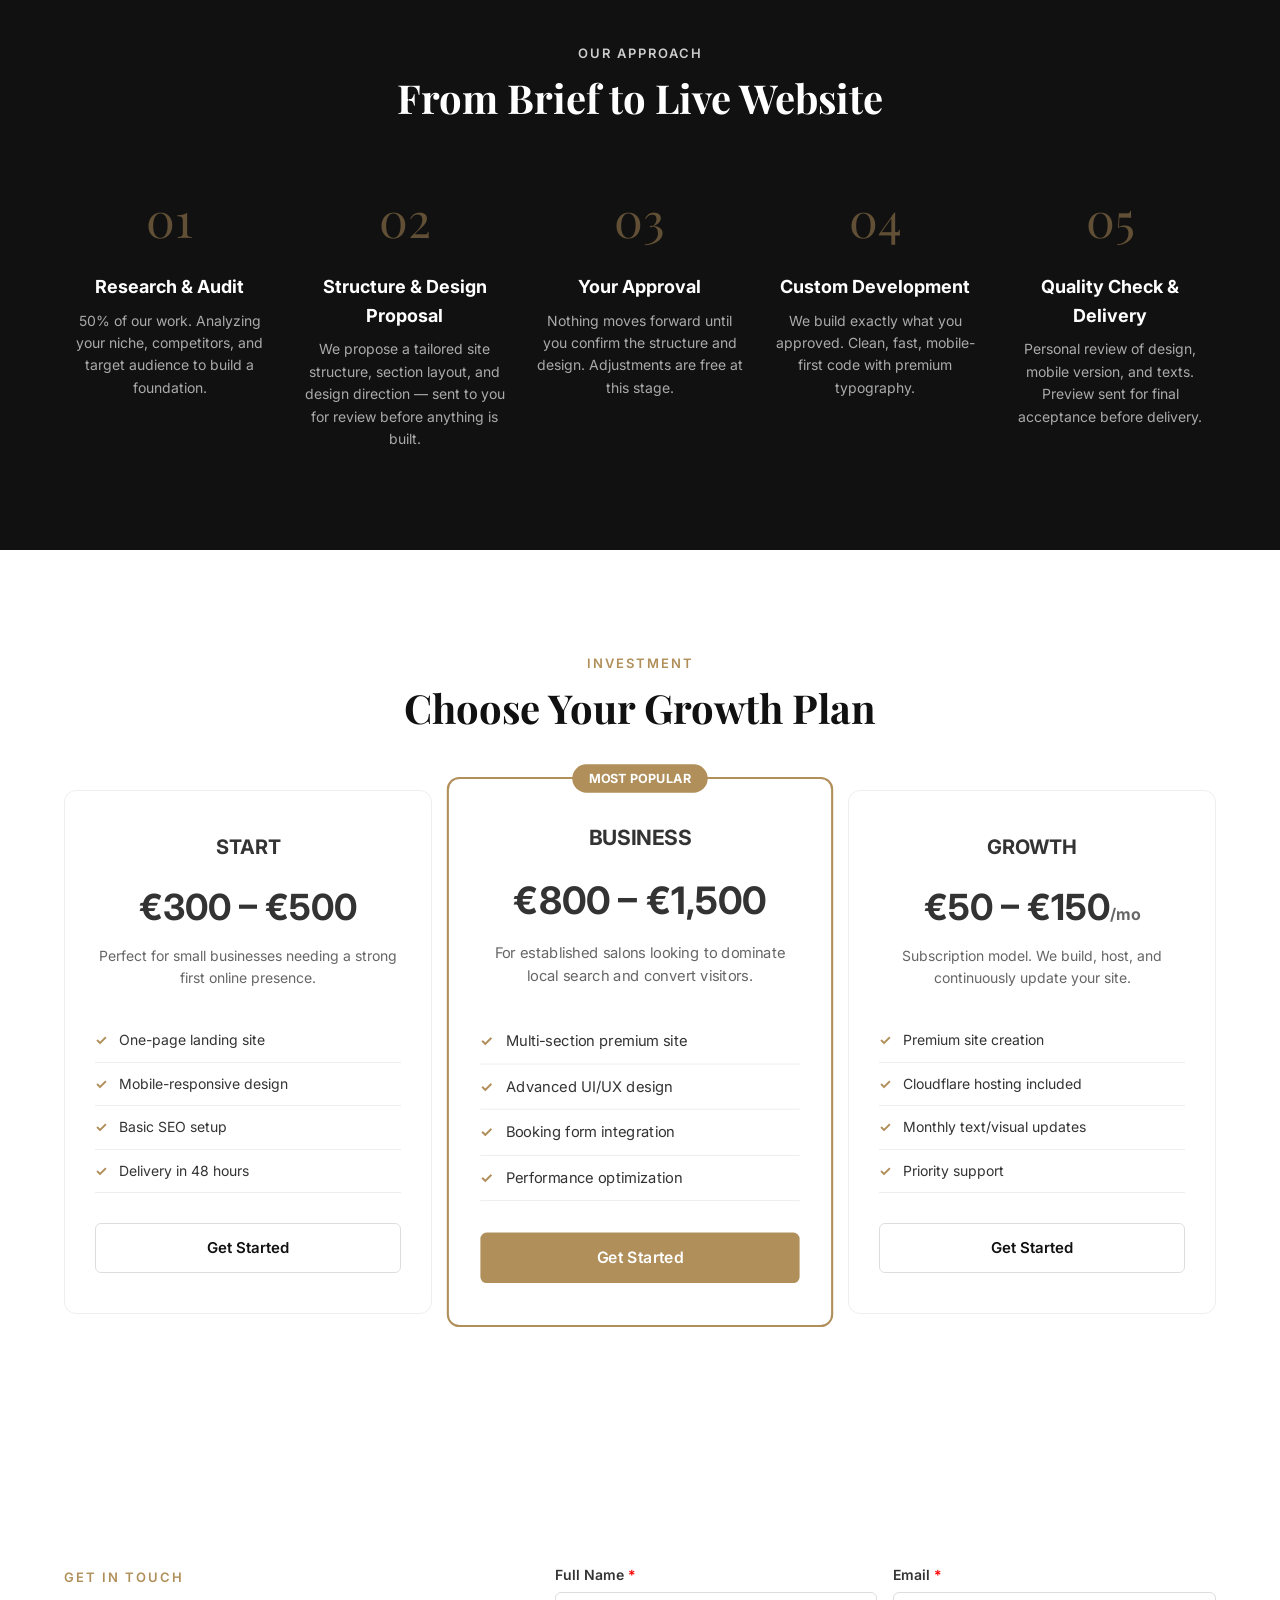
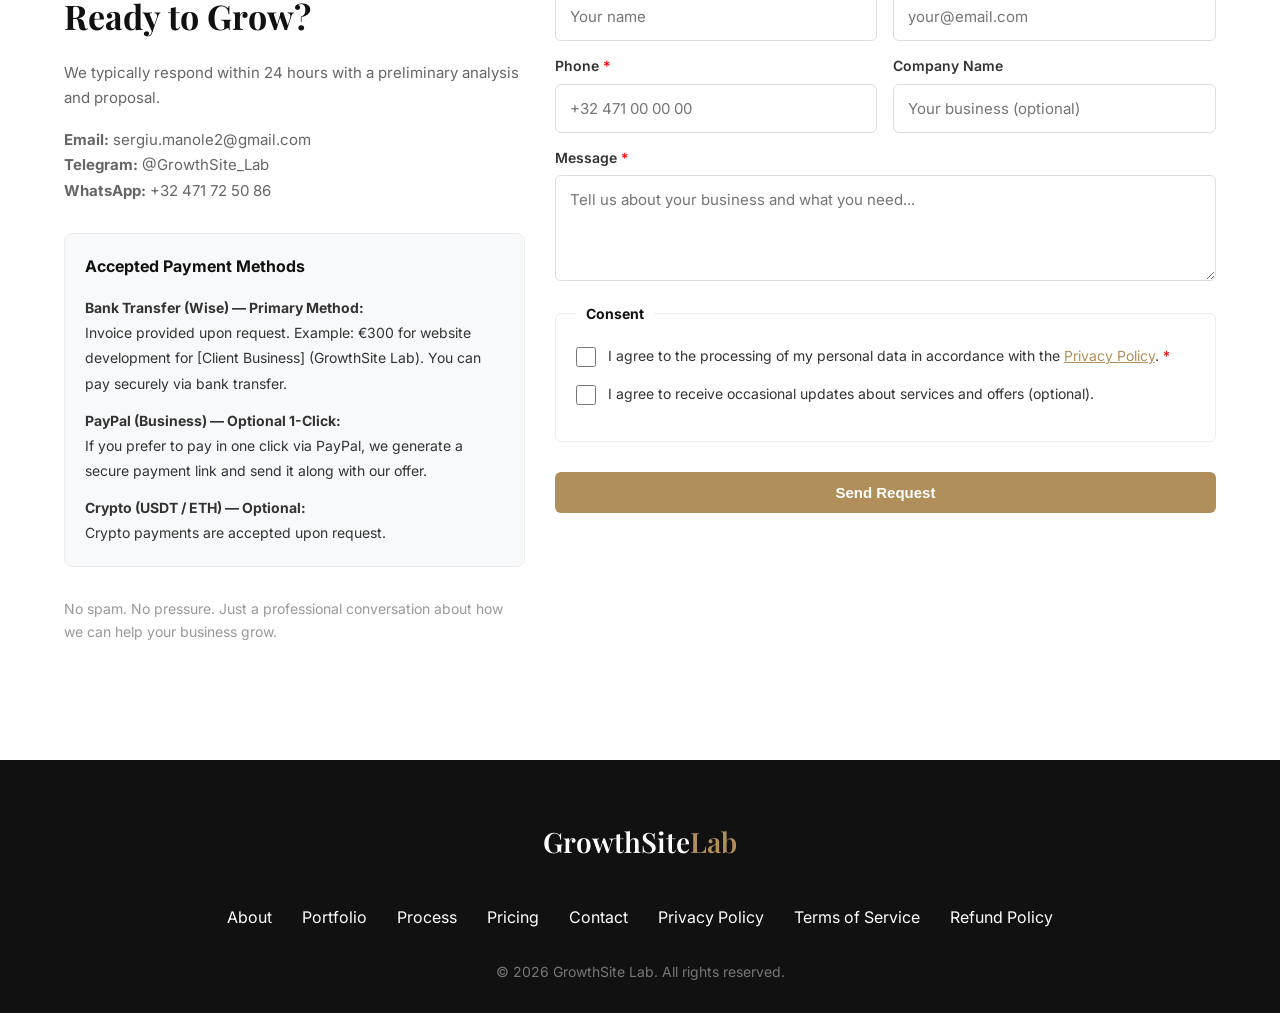
==== commit 24baaef4: "Update index.html" ====
--- a/index.html
+++ b/index.html
@@ -178,7 +178,6 @@
         <!-- ===== HERO ===== -->
         <section class="hero">
             <div class="container">
-                <span class="hero__badge"></span>
                 <h1>Custom Websites That Drive Business Growth</h1>
                 <p>We build 100% custom websites — no templates, ever. Every site structure and design is confirmed with you <strong>before</strong> development begins. You approve the plan, we build exactly what you agreed to.</p>
                 <div class="hero__ctas">
